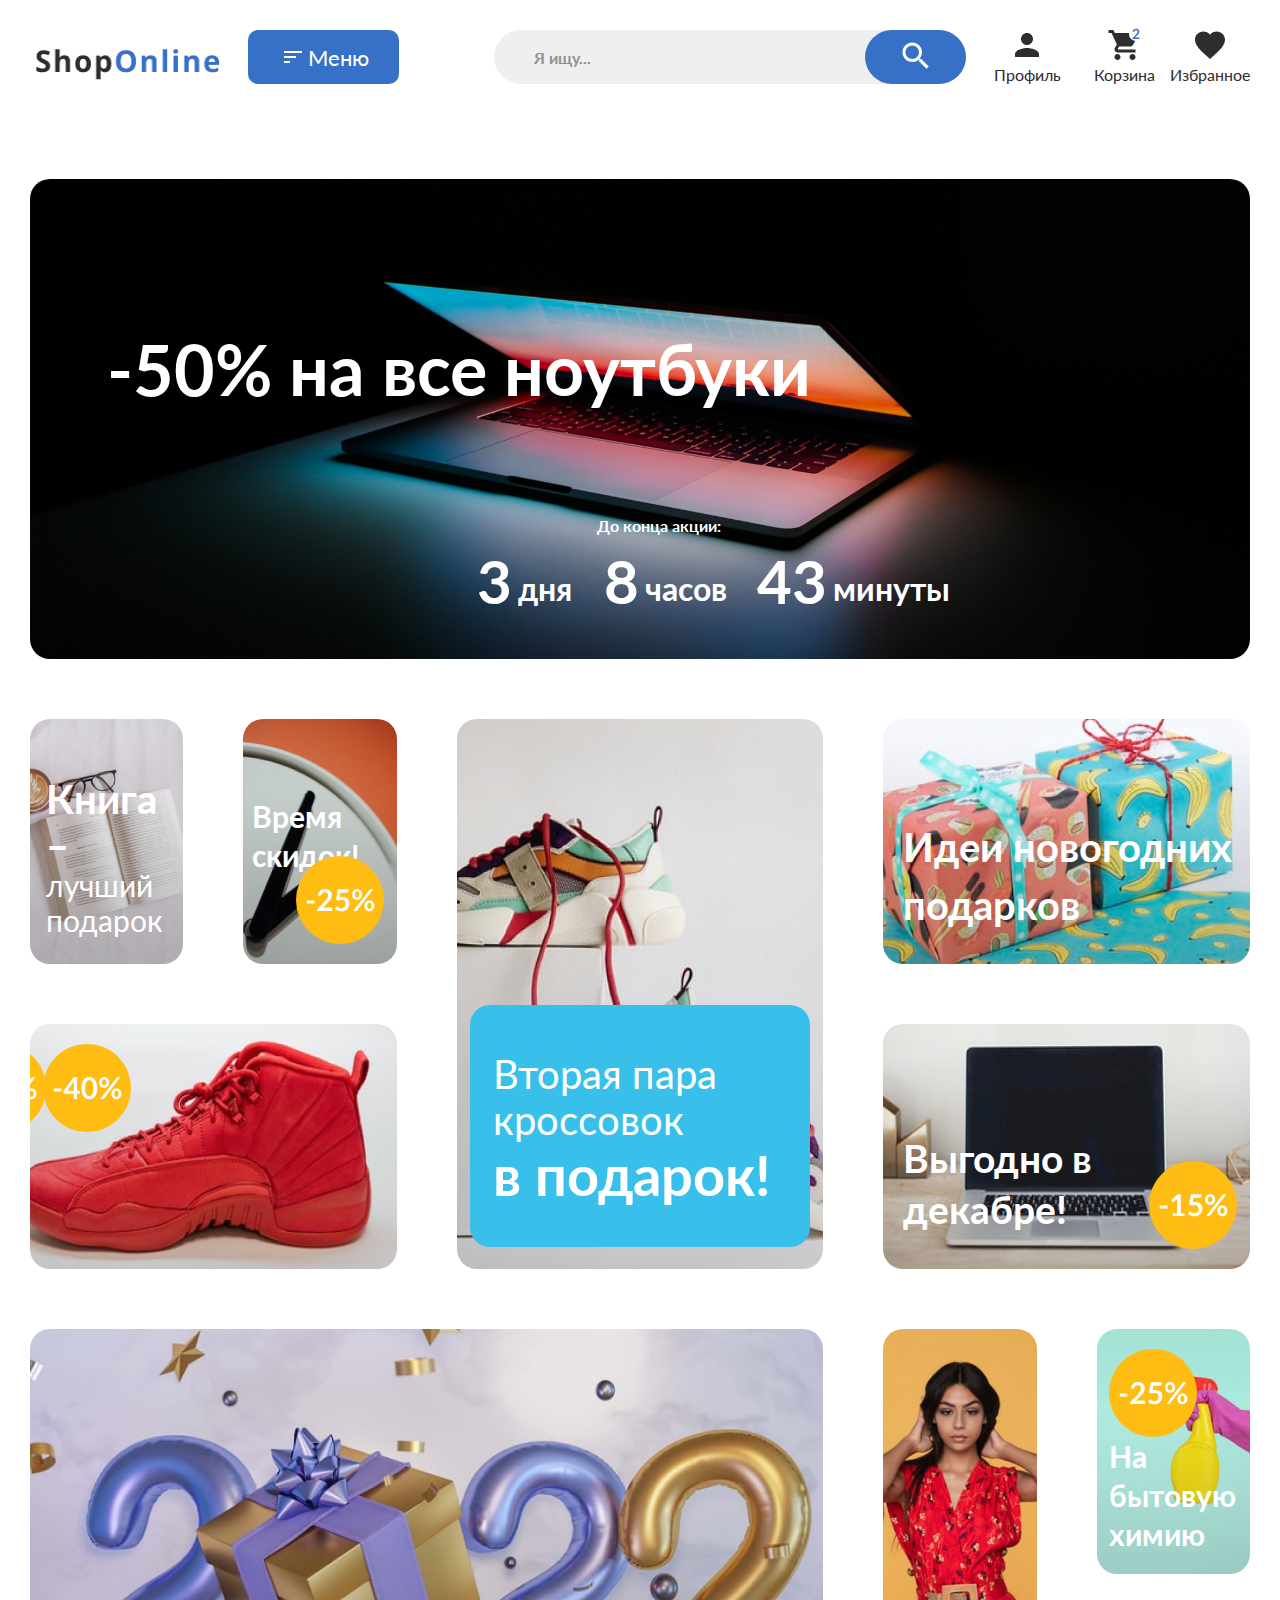
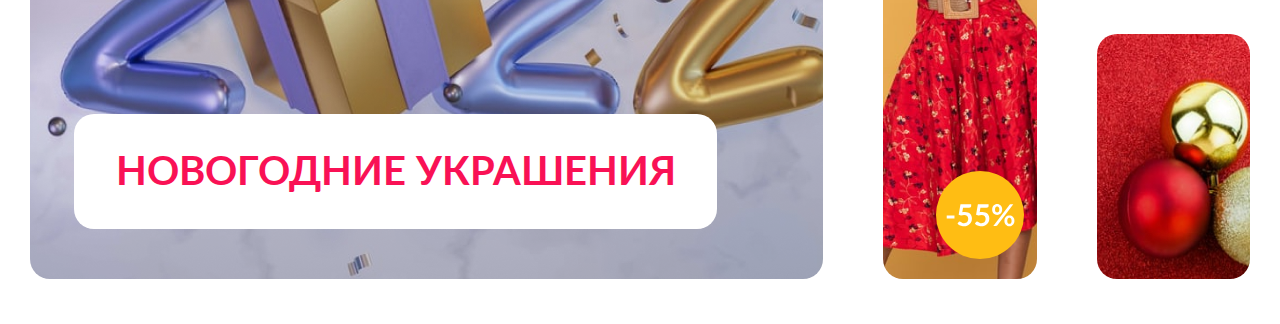
==== index.html @ 374e11e2 "сделал пиксель на 1920" ====
<!DOCTYPE html>
<html lang="en">
<head>
  <meta charset="UTF-8">
  <meta http-equiv="X-UA-Compatible" content="IE=edge">
  <meta name="viewport" content="width=device-width, initial-scale=1.0">
  <title>ShopOnline</title>
  <link rel="stylesheet" href="css/style.css">
</head>
<body>
 <header>
  <div class="header section">
    <div class="container">
      <div class="header__grid">
        <div class="header__logo">
          <img class="header__logo-img" src="img/header/header__logo.png" alt="header-logo">
        </div>
        <div class="header__button">
          <button class="header__btn">
            <img class="header__btn-img" src="img/header/header__btn-sort.svg" alt="header-button">
            <p class="header__btn-text">Меню</p>
          </button>
        </div>
        <form class="header__form">
          <input class="header__form-input" type="text" placeholder="Я ищу...">
          <button class="header__form-btn" type="submit">
          <img src="img/header/header__search.svg" alt="header-search">
          </button>
        </form>
        <div class="header__menu">
          <div class="header__menu-item item-1">
            <img class="header__menu-img" src="img/header/header__icon-person.svg" alt="icon-person">
            <p class="header__menu-text">Профиль</p>
          </div>
          <div class="header__menu-item item-2">
            <img class="header__menu-img" src="img/header/header__icon-shopping.svg" alt="icon-shopping">
            <p class="header__menu-text">Корзина</p>
          </div>
          <div class="header__menu-item item-3">
            <img class="header__menu-img" src="img/header/header__icon-favorite.svg" alt="icon-favorite">
            <p class="header__menu-text">Избранное</p>
          </div>
        </div>
      </div>
    </div>
  </div>
 </header>
 <main>
  <div class="promo section">
    <div class="container">
      <ul class="promo__grid">
        <li class="promo__item banner">
          <p class="promo__text-1">
            -50% на все 
            ноутбуки
          </p>
          <img class="promo__grid-img banner" src="img/promo/banner3.png" alt="">
          <p class="promo__timer-title">До конца акции:</p>
          <ul class="promo__timer">
            <li class="promo__timer-item">
              <p class="promo__timer-big-text">3</p>
              <p class="promo__timer-small-text">дня</p>
            </li>
            <li class="promo__timer-item">
              <p class="promo__timer-big-text">8</p>
              <p class="promo__timer-small-text">часов</p>
            </li>
            <li class="promo__timer-item">
              <p class="promo__timer-big-text">43</p>
              <p class="promo__timer-small-text">минуты</p>
            </li>
          </ul>
        </li>
        <li class="promo__item">
          <img class="promo__grid-img" src="img/promo/promo-2.png" alt="">
          <p class="promo__item-text-2">
           <span class="promo__item-text-2-bold">Книга –</span>  лучший
            подарок
          </p>
        </li>
        <li class="promo__item">
          <img class="promo__grid-img" src="img/promo/promo-3.png" alt="">
          <p class="promo__item-text-3">
            Время скидок!
          </p>
          <svg class="promo__svg-3" width="88" height="88" viewBox="0 0 88 88" fill="none" xmlns="http://www.w3.org/2000/svg">
            <circle cx="44" cy="44" r="44" fill="#FFBD13"/>
            <path d="M10.71 44.395H18.48V47.485H10.71V44.395ZM34.9064 51.55C35.3064 51.55 35.6214 51.665 35.8514 51.895C36.0914 52.115 36.2114 52.41 36.2114 52.78V55H21.3314V53.77C21.3314 53.52 21.3814 53.26 21.4814 52.99C21.5914 52.71 21.7614 52.46 21.9914 52.24L28.5764 45.64C29.1264 45.08 29.6164 44.545 30.0464 44.035C30.4864 43.525 30.8514 43.02 31.1414 42.52C31.4314 42.02 31.6514 41.515 31.8014 41.005C31.9614 40.485 32.0414 39.94 32.0414 39.37C32.0414 38.85 31.9664 38.395 31.8164 38.005C31.6664 37.605 31.4514 37.27 31.1714 37C30.9014 36.73 30.5714 36.53 30.1814 36.4C29.8014 36.26 29.3714 36.19 28.8914 36.19C28.4514 36.19 28.0414 36.255 27.6614 36.385C27.2914 36.505 26.9614 36.68 26.6714 36.91C26.3814 37.13 26.1364 37.39 25.9364 37.69C25.7364 37.99 25.5864 38.32 25.4864 38.68C25.3164 39.14 25.0964 39.445 24.8264 39.595C24.5564 39.745 24.1664 39.78 23.6564 39.7L21.7064 39.355C21.8564 38.315 22.1464 37.405 22.5764 36.625C23.0064 35.835 23.5414 35.18 24.1814 34.66C24.8314 34.13 25.5714 33.735 26.4014 33.475C27.2414 33.205 28.1414 33.07 29.1014 33.07C30.1014 33.07 31.0164 33.22 31.8464 33.52C32.6764 33.81 33.3864 34.225 33.9764 34.765C34.5664 35.305 35.0264 35.955 35.3564 36.715C35.6864 37.475 35.8514 38.32 35.8514 39.25C35.8514 40.05 35.7314 40.79 35.4914 41.47C35.2614 42.15 34.9464 42.8 34.5464 43.42C34.1564 44.04 33.6964 44.64 33.1664 45.22C32.6364 45.8 32.0814 46.39 31.5014 46.99L26.6114 51.985C27.0814 51.845 27.5464 51.74 28.0064 51.67C28.4764 51.59 28.9214 51.55 29.3414 51.55H34.9064ZM43.6838 41.185C44.1638 41.085 44.6238 41.015 45.0638 40.975C45.5038 40.925 45.9288 40.9 46.3388 40.9C47.4788 40.9 48.4838 41.07 49.3538 41.41C50.2238 41.75 50.9538 42.22 51.5438 42.82C52.1338 43.42 52.5788 44.125 52.8788 44.935C53.1788 45.735 53.3288 46.6 53.3288 47.53C53.3288 48.68 53.1238 49.73 52.7138 50.68C52.3138 51.63 51.7538 52.445 51.0338 53.125C50.3138 53.795 49.4588 54.315 48.4688 54.685C47.4888 55.055 46.4188 55.24 45.2588 55.24C44.5788 55.24 43.9338 55.17 43.3238 55.03C42.7138 54.89 42.1388 54.705 41.5988 54.475C41.0688 54.235 40.5738 53.965 40.1138 53.665C39.6638 53.355 39.2588 53.03 38.8988 52.69L40.0388 51.115C40.2788 50.775 40.5938 50.605 40.9838 50.605C41.2338 50.605 41.4888 50.685 41.7488 50.845C42.0088 51.005 42.3038 51.18 42.6338 51.37C42.9738 51.56 43.3688 51.735 43.8188 51.895C44.2788 52.055 44.8288 52.135 45.4688 52.135C46.1488 52.135 46.7488 52.025 47.2688 51.805C47.7888 51.585 48.2188 51.28 48.5588 50.89C48.9088 50.49 49.1688 50.02 49.3388 49.48C49.5188 48.93 49.6088 48.335 49.6088 47.695C49.6088 46.515 49.2638 45.595 48.5738 44.935C47.8938 44.265 46.8838 43.93 45.5438 43.93C44.5138 43.93 43.4588 44.12 42.3788 44.5L40.0688 43.84L41.8688 33.31H52.5788V34.885C52.5788 35.415 52.4138 35.845 52.0838 36.175C51.7538 36.505 51.1938 36.67 50.4038 36.67H44.4488L43.6838 41.185ZM66.1711 38.56C66.1711 39.38 66.0311 40.12 65.7511 40.78C65.4811 41.44 65.1161 42.005 64.6561 42.475C64.1961 42.935 63.6611 43.29 63.0511 43.54C62.4411 43.79 61.8061 43.915 61.1461 43.915C60.4261 43.915 59.7611 43.79 59.1511 43.54C58.5411 43.29 58.0111 42.935 57.5611 42.475C57.1211 42.005 56.7761 41.44 56.5261 40.78C56.2761 40.12 56.1511 39.38 56.1511 38.56C56.1511 37.72 56.2761 36.96 56.5261 36.28C56.7761 35.6 57.1211 35.025 57.5611 34.555C58.0111 34.085 58.5411 33.725 59.1511 33.475C59.7611 33.215 60.4261 33.085 61.1461 33.085C61.8661 33.085 62.5311 33.215 63.1411 33.475C63.7611 33.725 64.2961 34.085 64.7461 34.555C65.1961 35.025 65.5461 35.6 65.7961 36.28C66.0461 36.96 66.1711 37.72 66.1711 38.56ZM63.3211 38.56C63.3211 37.98 63.2611 37.495 63.1411 37.105C63.0311 36.715 62.8761 36.4 62.6761 36.16C62.4861 35.92 62.2561 35.75 61.9861 35.65C61.7261 35.54 61.4461 35.485 61.1461 35.485C60.8461 35.485 60.5661 35.54 60.3061 35.65C60.0461 35.75 59.8211 35.92 59.6311 36.16C59.4511 36.4 59.3061 36.715 59.1961 37.105C59.0861 37.495 59.0311 37.98 59.0311 38.56C59.0311 39.12 59.0861 39.59 59.1961 39.97C59.3061 40.34 59.4511 40.64 59.6311 40.87C59.8211 41.1 60.0461 41.265 60.3061 41.365C60.5661 41.465 60.8461 41.515 61.1461 41.515C61.4461 41.515 61.7261 41.465 61.9861 41.365C62.2561 41.265 62.4861 41.1 62.6761 40.87C62.8761 40.64 63.0311 40.34 63.1411 39.97C63.2611 39.59 63.3211 39.12 63.3211 38.56ZM73.3861 33.895C73.5161 33.745 73.6661 33.61 73.8361 33.49C74.0161 33.37 74.2661 33.31 74.5861 33.31H77.2861L61.1761 54.445C61.0461 54.605 60.8911 54.74 60.7111 54.85C60.5311 54.95 60.3111 55 60.0511 55H57.2911L73.3861 33.895ZM78.4261 49.9C78.4261 50.72 78.2861 51.46 78.0061 52.12C77.7361 52.78 77.3711 53.345 76.9111 53.815C76.4511 54.275 75.9161 54.635 75.3061 54.895C74.6961 55.145 74.0611 55.27 73.4011 55.27C72.6811 55.27 72.0161 55.145 71.4061 54.895C70.7961 54.635 70.2661 54.275 69.8161 53.815C69.3761 53.345 69.0311 52.78 68.7811 52.12C68.5311 51.46 68.4061 50.72 68.4061 49.9C68.4061 49.06 68.5311 48.3 68.7811 47.62C69.0311 46.94 69.3761 46.365 69.8161 45.895C70.2661 45.425 70.7961 45.065 71.4061 44.815C72.0161 44.555 72.6811 44.425 73.4011 44.425C74.1211 44.425 74.7861 44.555 75.3961 44.815C76.0161 45.065 76.5461 45.425 76.9861 45.895C77.4361 46.365 77.7861 46.94 78.0361 47.62C78.2961 48.3 78.4261 49.06 78.4261 49.9ZM75.5611 49.9C75.5611 49.32 75.5061 48.835 75.3961 48.445C75.2861 48.055 75.1311 47.74 74.9311 47.5C74.7411 47.26 74.5111 47.09 74.2411 46.99C73.9811 46.88 73.7011 46.825 73.4011 46.825C73.1011 46.825 72.8211 46.88 72.5611 46.99C72.3011 47.09 72.0761 47.26 71.8861 47.5C71.6961 47.74 71.5461 48.055 71.4361 48.445C71.3361 48.835 71.2861 49.32 71.2861 49.9C71.2861 50.46 71.3361 50.93 71.4361 51.31C71.5461 51.69 71.6961 51.995 71.8861 52.225C72.0761 52.455 72.3011 52.62 72.5611 52.72C72.8211 52.82 73.1011 52.87 73.4011 52.87C73.7011 52.87 73.9811 52.82 74.2411 52.72C74.5111 52.62 74.7411 52.455 74.9311 52.225C75.1311 51.995 75.2861 51.69 75.3961 51.31C75.5061 50.93 75.5611 50.46 75.5611 49.9Z" fill="white"/>
            </svg>
        </li>
        <li class="promo__item blue">
          <img class="promo__grid-img" src="img/promo/promo-4.png" alt="">
          <div class="promo__caption-4">
              <p class="promo__item-text-4">
                Вторая пара кроссовок 
                <span class="promo__item-text-4-bold">в подарок!</span>
              </p>
          </div>
        </li>
        <li class="promo__item">
          <img class="promo__grid-img" src="img/promo/promo-5.png" alt="">
          <p class="promo__item-text-5">
            Идеи новогодних подарков
          </p>
        </li>
        <li class="promo__item">
          <img class="promo__grid-img" src="img/promo/promo-6.png" alt="">
            <svg class="promo__svg-6" width="88" height="88" viewBox="0 0 88 88" fill="none" xmlns="http://www.w3.org/2000/svg">
              <circle cx="44" cy="44" r="44" fill="#FFBD13"/>
              <path d="M10.71 44.395H18.48V47.485H10.71V44.395ZM30.8714 46.825V39.73C30.8714 39.06 30.9164 38.32 31.0064 37.51L24.2714 46.825H30.8714ZM36.8264 46.825V48.97C36.8264 49.17 36.7614 49.345 36.6314 49.495C36.5014 49.635 36.3164 49.705 36.0764 49.705H34.0964V55H30.8714V49.705H21.7214C21.4714 49.705 21.2514 49.63 21.0614 49.48C20.8714 49.32 20.7514 49.125 20.7014 48.895L20.3114 47.02L30.5864 33.295H34.0964V46.825H36.8264ZM54.2438 44.155C54.2438 46.045 54.0388 47.69 53.6288 49.09C53.2288 50.48 52.6688 51.63 51.9488 52.54C51.2388 53.45 50.3938 54.13 49.4138 54.58C48.4438 55.02 47.3938 55.24 46.2638 55.24C45.1338 55.24 44.0838 55.02 43.1138 54.58C42.1538 54.13 41.3188 53.45 40.6088 52.54C39.8988 51.63 39.3438 50.48 38.9438 49.09C38.5438 47.69 38.3438 46.045 38.3438 44.155C38.3438 42.255 38.5438 40.61 38.9438 39.22C39.3438 37.83 39.8988 36.68 40.6088 35.77C41.3188 34.86 42.1538 34.185 43.1138 33.745C44.0838 33.295 45.1338 33.07 46.2638 33.07C47.3938 33.07 48.4438 33.295 49.4138 33.745C50.3938 34.185 51.2388 34.86 51.9488 35.77C52.6688 36.68 53.2288 37.83 53.6288 39.22C54.0388 40.61 54.2438 42.255 54.2438 44.155ZM50.4188 44.155C50.4188 42.585 50.3038 41.285 50.0738 40.255C49.8438 39.225 49.5338 38.405 49.1438 37.795C48.7638 37.185 48.3238 36.76 47.8238 36.52C47.3238 36.27 46.8038 36.145 46.2638 36.145C45.7338 36.145 45.2188 36.27 44.7188 36.52C44.2288 36.76 43.7938 37.185 43.4138 37.795C43.0338 38.405 42.7288 39.225 42.4988 40.255C42.2788 41.285 42.1688 42.585 42.1688 44.155C42.1688 45.725 42.2788 47.025 42.4988 48.055C42.7288 49.085 43.0338 49.905 43.4138 50.515C43.7938 51.125 44.2288 51.555 44.7188 51.805C45.2188 52.045 45.7338 52.165 46.2638 52.165C46.8038 52.165 47.3238 52.045 47.8238 51.805C48.3238 51.555 48.7638 51.125 49.1438 50.515C49.5338 49.905 49.8438 49.085 50.0738 48.055C50.3038 47.025 50.4188 45.725 50.4188 44.155ZM66.1711 38.56C66.1711 39.38 66.0311 40.12 65.7511 40.78C65.4811 41.44 65.1161 42.005 64.6561 42.475C64.1961 42.935 63.6611 43.29 63.0511 43.54C62.4411 43.79 61.8061 43.915 61.1461 43.915C60.4261 43.915 59.7611 43.79 59.1511 43.54C58.5411 43.29 58.0111 42.935 57.5611 42.475C57.1211 42.005 56.7761 41.44 56.5261 40.78C56.2761 40.12 56.1511 39.38 56.1511 38.56C56.1511 37.72 56.2761 36.96 56.5261 36.28C56.7761 35.6 57.1211 35.025 57.5611 34.555C58.0111 34.085 58.5411 33.725 59.1511 33.475C59.7611 33.215 60.4261 33.085 61.1461 33.085C61.8661 33.085 62.5311 33.215 63.1411 33.475C63.7611 33.725 64.2961 34.085 64.7461 34.555C65.1961 35.025 65.5461 35.6 65.7961 36.28C66.0461 36.96 66.1711 37.72 66.1711 38.56ZM63.3211 38.56C63.3211 37.98 63.2611 37.495 63.1411 37.105C63.0311 36.715 62.8761 36.4 62.6761 36.16C62.4861 35.92 62.2561 35.75 61.9861 35.65C61.7261 35.54 61.4461 35.485 61.1461 35.485C60.8461 35.485 60.5661 35.54 60.3061 35.65C60.0461 35.75 59.8211 35.92 59.6311 36.16C59.4511 36.4 59.3061 36.715 59.1961 37.105C59.0861 37.495 59.0311 37.98 59.0311 38.56C59.0311 39.12 59.0861 39.59 59.1961 39.97C59.3061 40.34 59.4511 40.64 59.6311 40.87C59.8211 41.1 60.0461 41.265 60.3061 41.365C60.5661 41.465 60.8461 41.515 61.1461 41.515C61.4461 41.515 61.7261 41.465 61.9861 41.365C62.2561 41.265 62.4861 41.1 62.6761 40.87C62.8761 40.64 63.0311 40.34 63.1411 39.97C63.2611 39.59 63.3211 39.12 63.3211 38.56ZM73.3861 33.895C73.5161 33.745 73.6661 33.61 73.8361 33.49C74.0161 33.37 74.2661 33.31 74.5861 33.31H77.2861L61.1761 54.445C61.0461 54.605 60.8911 54.74 60.7111 54.85C60.5311 54.95 60.3111 55 60.0511 55H57.2911L73.3861 33.895ZM78.4261 49.9C78.4261 50.72 78.2861 51.46 78.0061 52.12C77.7361 52.78 77.3711 53.345 76.9111 53.815C76.4511 54.275 75.9161 54.635 75.3061 54.895C74.6961 55.145 74.0611 55.27 73.4011 55.27C72.6811 55.27 72.0161 55.145 71.4061 54.895C70.7961 54.635 70.2661 54.275 69.8161 53.815C69.3761 53.345 69.0311 52.78 68.7811 52.12C68.5311 51.46 68.4061 50.72 68.4061 49.9C68.4061 49.06 68.5311 48.3 68.7811 47.62C69.0311 46.94 69.3761 46.365 69.8161 45.895C70.2661 45.425 70.7961 45.065 71.4061 44.815C72.0161 44.555 72.6811 44.425 73.4011 44.425C74.1211 44.425 74.7861 44.555 75.3961 44.815C76.0161 45.065 76.5461 45.425 76.9861 45.895C77.4361 46.365 77.7861 46.94 78.0361 47.62C78.2961 48.3 78.4261 49.06 78.4261 49.9ZM75.5611 49.9C75.5611 49.32 75.5061 48.835 75.3961 48.445C75.2861 48.055 75.1311 47.74 74.9311 47.5C74.7411 47.26 74.5111 47.09 74.2411 46.99C73.9811 46.88 73.7011 46.825 73.4011 46.825C73.1011 46.825 72.8211 46.88 72.5611 46.99C72.3011 47.09 72.0761 47.26 71.8861 47.5C71.6961 47.74 71.5461 48.055 71.4361 48.445C71.3361 48.835 71.2861 49.32 71.2861 49.9C71.2861 50.46 71.3361 50.93 71.4361 51.31C71.5461 51.69 71.6961 51.995 71.8861 52.225C72.0761 52.455 72.3011 52.62 72.5611 52.72C72.8211 52.82 73.1011 52.87 73.4011 52.87C73.7011 52.87 73.9811 52.82 74.2411 52.72C74.5111 52.62 74.7411 52.455 74.9311 52.225C75.1311 51.995 75.2861 51.69 75.3961 51.31C75.5061 50.93 75.5611 50.46 75.5611 49.9Z" fill="white"/>
              </svg>
        </li>
        <li class="promo__item">
          <img class="promo__grid-img" src="img/promo/promo-7.png" alt="">
          <p class="promo__item-text-7">
            Выгодно в декабре!
          </p>
          <svg class="promo__svg-7" width="88" height="88" viewBox="0 0 88 88" fill="none" xmlns="http://www.w3.org/2000/svg">
            <circle cx="44" cy="44" r="44" fill="#FFBD13"/>
            <path d="M10.71 44.395H18.48V47.485H10.71V44.395ZM35.7164 52.225V55H23.7164V52.225H28.1114V39.58C28.1114 39.08 28.1264 38.565 28.1564 38.035L25.0364 40.645C24.8564 40.785 24.6764 40.875 24.4964 40.915C24.3264 40.945 24.1614 40.945 24.0014 40.915C23.8514 40.885 23.7164 40.835 23.5964 40.765C23.4764 40.685 23.3864 40.6 23.3264 40.51L22.1564 38.905L28.7714 33.28H31.8164V52.225H35.7164ZM43.6838 41.185C44.1638 41.085 44.6238 41.015 45.0638 40.975C45.5038 40.925 45.9288 40.9 46.3388 40.9C47.4788 40.9 48.4838 41.07 49.3538 41.41C50.2238 41.75 50.9538 42.22 51.5438 42.82C52.1338 43.42 52.5788 44.125 52.8788 44.935C53.1788 45.735 53.3288 46.6 53.3288 47.53C53.3288 48.68 53.1238 49.73 52.7138 50.68C52.3138 51.63 51.7538 52.445 51.0338 53.125C50.3138 53.795 49.4588 54.315 48.4688 54.685C47.4888 55.055 46.4188 55.24 45.2588 55.24C44.5788 55.24 43.9338 55.17 43.3238 55.03C42.7138 54.89 42.1388 54.705 41.5988 54.475C41.0688 54.235 40.5738 53.965 40.1138 53.665C39.6638 53.355 39.2588 53.03 38.8988 52.69L40.0388 51.115C40.2788 50.775 40.5938 50.605 40.9838 50.605C41.2338 50.605 41.4888 50.685 41.7488 50.845C42.0088 51.005 42.3038 51.18 42.6338 51.37C42.9738 51.56 43.3688 51.735 43.8188 51.895C44.2788 52.055 44.8288 52.135 45.4688 52.135C46.1488 52.135 46.7488 52.025 47.2688 51.805C47.7888 51.585 48.2188 51.28 48.5588 50.89C48.9088 50.49 49.1688 50.02 49.3388 49.48C49.5188 48.93 49.6088 48.335 49.6088 47.695C49.6088 46.515 49.2638 45.595 48.5738 44.935C47.8938 44.265 46.8838 43.93 45.5438 43.93C44.5138 43.93 43.4588 44.12 42.3788 44.5L40.0688 43.84L41.8688 33.31H52.5788V34.885C52.5788 35.415 52.4138 35.845 52.0838 36.175C51.7538 36.505 51.1938 36.67 50.4038 36.67H44.4488L43.6838 41.185ZM66.1711 38.56C66.1711 39.38 66.0311 40.12 65.7511 40.78C65.4811 41.44 65.1161 42.005 64.6561 42.475C64.1961 42.935 63.6611 43.29 63.0511 43.54C62.4411 43.79 61.8061 43.915 61.1461 43.915C60.4261 43.915 59.7611 43.79 59.1511 43.54C58.5411 43.29 58.0111 42.935 57.5611 42.475C57.1211 42.005 56.7761 41.44 56.5261 40.78C56.2761 40.12 56.1511 39.38 56.1511 38.56C56.1511 37.72 56.2761 36.96 56.5261 36.28C56.7761 35.6 57.1211 35.025 57.5611 34.555C58.0111 34.085 58.5411 33.725 59.1511 33.475C59.7611 33.215 60.4261 33.085 61.1461 33.085C61.8661 33.085 62.5311 33.215 63.1411 33.475C63.7611 33.725 64.2961 34.085 64.7461 34.555C65.1961 35.025 65.5461 35.6 65.7961 36.28C66.0461 36.96 66.1711 37.72 66.1711 38.56ZM63.3211 38.56C63.3211 37.98 63.2611 37.495 63.1411 37.105C63.0311 36.715 62.8761 36.4 62.6761 36.16C62.4861 35.92 62.2561 35.75 61.9861 35.65C61.7261 35.54 61.4461 35.485 61.1461 35.485C60.8461 35.485 60.5661 35.54 60.3061 35.65C60.0461 35.75 59.8211 35.92 59.6311 36.16C59.4511 36.4 59.3061 36.715 59.1961 37.105C59.0861 37.495 59.0311 37.98 59.0311 38.56C59.0311 39.12 59.0861 39.59 59.1961 39.97C59.3061 40.34 59.4511 40.64 59.6311 40.87C59.8211 41.1 60.0461 41.265 60.3061 41.365C60.5661 41.465 60.8461 41.515 61.1461 41.515C61.4461 41.515 61.7261 41.465 61.9861 41.365C62.2561 41.265 62.4861 41.1 62.6761 40.87C62.8761 40.64 63.0311 40.34 63.1411 39.97C63.2611 39.59 63.3211 39.12 63.3211 38.56ZM73.3861 33.895C73.5161 33.745 73.6661 33.61 73.8361 33.49C74.0161 33.37 74.2661 33.31 74.5861 33.31H77.2861L61.1761 54.445C61.0461 54.605 60.8911 54.74 60.7111 54.85C60.5311 54.95 60.3111 55 60.0511 55H57.2911L73.3861 33.895ZM78.4261 49.9C78.4261 50.72 78.2861 51.46 78.0061 52.12C77.7361 52.78 77.3711 53.345 76.9111 53.815C76.4511 54.275 75.9161 54.635 75.3061 54.895C74.6961 55.145 74.0611 55.27 73.4011 55.27C72.6811 55.27 72.0161 55.145 71.4061 54.895C70.7961 54.635 70.2661 54.275 69.8161 53.815C69.3761 53.345 69.0311 52.78 68.7811 52.12C68.5311 51.46 68.4061 50.72 68.4061 49.9C68.4061 49.06 68.5311 48.3 68.7811 47.62C69.0311 46.94 69.3761 46.365 69.8161 45.895C70.2661 45.425 70.7961 45.065 71.4061 44.815C72.0161 44.555 72.6811 44.425 73.4011 44.425C74.1211 44.425 74.7861 44.555 75.3961 44.815C76.0161 45.065 76.5461 45.425 76.9861 45.895C77.4361 46.365 77.7861 46.94 78.0361 47.62C78.2961 48.3 78.4261 49.06 78.4261 49.9ZM75.5611 49.9C75.5611 49.32 75.5061 48.835 75.3961 48.445C75.2861 48.055 75.1311 47.74 74.9311 47.5C74.7411 47.26 74.5111 47.09 74.2411 46.99C73.9811 46.88 73.7011 46.825 73.4011 46.825C73.1011 46.825 72.8211 46.88 72.5611 46.99C72.3011 47.09 72.0761 47.26 71.8861 47.5C71.6961 47.74 71.5461 48.055 71.4361 48.445C71.3361 48.835 71.2861 49.32 71.2861 49.9C71.2861 50.46 71.3361 50.93 71.4361 51.31C71.5461 51.69 71.6961 51.995 71.8861 52.225C72.0761 52.455 72.3011 52.62 72.5611 52.72C72.8211 52.82 73.1011 52.87 73.4011 52.87C73.7011 52.87 73.9811 52.82 74.2411 52.72C74.5111 52.62 74.7411 52.455 74.9311 52.225C75.1311 51.995 75.2861 51.69 75.3961 51.31C75.5061 50.93 75.5611 50.46 75.5611 49.9Z" fill="white"/>
            </svg>
        </li>
        <li class="promo__item">
          <img class="promo__grid-img" src="img/promo/promo-8.png" alt="">
          <div class="promo__caption-8">
            <p class="promo__item-text-8">
              Новогодние украшения
            </p>
          </div>
        </li>
        <li class="promo__item">
          <img class="promo__grid-img promo-9" src="img/promo/promo-9.png" alt="">
          <svg class="promo__svg-9" width="88" height="88" viewBox="0 0 88 88" fill="none" xmlns="http://www.w3.org/2000/svg">
            <circle cx="44" cy="44" r="44" fill="#FFBD13"/>
            <path d="M10.71 44.3949H18.48V47.4849H10.71V44.3949ZM26.2814 41.1849C26.7614 41.0849 27.2214 41.0149 27.6614 40.9749C28.1014 40.9249 28.5264 40.8999 28.9364 40.8999C30.0764 40.8999 31.0814 41.0699 31.9514 41.4099C32.8214 41.7499 33.5514 42.2199 34.1414 42.8199C34.7314 43.4199 35.1764 44.1249 35.4764 44.9349C35.7764 45.7349 35.9264 46.5999 35.9264 47.5299C35.9264 48.6799 35.7214 49.7299 35.3114 50.6799C34.9114 51.6299 34.3514 52.4449 33.6314 53.1249C32.9114 53.7949 32.0564 54.3149 31.0664 54.6849C30.0864 55.0549 29.0164 55.2399 27.8564 55.2399C27.1764 55.2399 26.5314 55.1699 25.9214 55.0299C25.3114 54.8899 24.7364 54.7049 24.1964 54.4749C23.6664 54.2349 23.1714 53.9649 22.7114 53.6649C22.2614 53.3549 21.8564 53.0299 21.4964 52.6899L22.6364 51.1149C22.8764 50.7749 23.1914 50.6049 23.5814 50.6049C23.8314 50.6049 24.0864 50.6849 24.3464 50.8449C24.6064 51.0049 24.9014 51.1799 25.2314 51.3699C25.5714 51.5599 25.9664 51.7349 26.4164 51.8949C26.8764 52.0549 27.4264 52.1349 28.0664 52.1349C28.7464 52.1349 29.3464 52.0249 29.8664 51.8049C30.3864 51.5849 30.8164 51.2799 31.1564 50.8899C31.5064 50.4899 31.7664 50.0199 31.9364 49.4799C32.1164 48.9299 32.2064 48.3349 32.2064 47.6949C32.2064 46.5149 31.8614 45.5949 31.1714 44.9349C30.4914 44.2649 29.4814 43.9299 28.1414 43.9299C27.1114 43.9299 26.0564 44.1199 24.9764 44.4999L22.6664 43.8399L24.4664 33.3099H35.1764V34.8849C35.1764 35.4149 35.0114 35.8449 34.6814 36.1749C34.3514 36.5049 33.7914 36.6699 33.0014 36.6699H27.0464L26.2814 41.1849ZM43.6838 41.1849C44.1638 41.0849 44.6238 41.0149 45.0638 40.9749C45.5038 40.9249 45.9288 40.8999 46.3388 40.8999C47.4788 40.8999 48.4838 41.0699 49.3538 41.4099C50.2238 41.7499 50.9538 42.2199 51.5438 42.8199C52.1338 43.4199 52.5788 44.1249 52.8788 44.9349C53.1788 45.7349 53.3288 46.5999 53.3288 47.5299C53.3288 48.6799 53.1238 49.7299 52.7138 50.6799C52.3138 51.6299 51.7538 52.4449 51.0338 53.1249C50.3138 53.7949 49.4588 54.3149 48.4688 54.6849C47.4888 55.0549 46.4188 55.2399 45.2588 55.2399C44.5788 55.2399 43.9338 55.1699 43.3238 55.0299C42.7138 54.8899 42.1388 54.7049 41.5988 54.4749C41.0688 54.2349 40.5738 53.9649 40.1138 53.6649C39.6638 53.3549 39.2588 53.0299 38.8988 52.6899L40.0388 51.1149C40.2788 50.7749 40.5938 50.6049 40.9838 50.6049C41.2338 50.6049 41.4888 50.6849 41.7488 50.8449C42.0088 51.0049 42.3038 51.1799 42.6338 51.3699C42.9738 51.5599 43.3688 51.7349 43.8188 51.8949C44.2788 52.0549 44.8288 52.1349 45.4688 52.1349C46.1488 52.1349 46.7488 52.0249 47.2688 51.8049C47.7888 51.5849 48.2188 51.2799 48.5588 50.8899C48.9088 50.4899 49.1688 50.0199 49.3388 49.4799C49.5188 48.9299 49.6088 48.3349 49.6088 47.6949C49.6088 46.5149 49.2638 45.5949 48.5738 44.9349C47.8938 44.2649 46.8838 43.9299 45.5438 43.9299C44.5138 43.9299 43.4588 44.1199 42.3788 44.4999L40.0688 43.8399L41.8688 33.3099H52.5788V34.8849C52.5788 35.4149 52.4138 35.8449 52.0838 36.1749C51.7538 36.5049 51.1938 36.6699 50.4038 36.6699H44.4488L43.6838 41.1849ZM66.1711 38.5599C66.1711 39.3799 66.0311 40.1199 65.7511 40.7799C65.4811 41.4399 65.1161 42.0049 64.6561 42.4749C64.1961 42.9349 63.6611 43.2899 63.0511 43.5399C62.4411 43.7899 61.8061 43.9149 61.1461 43.9149C60.4261 43.9149 59.7611 43.7899 59.1511 43.5399C58.5411 43.2899 58.0111 42.9349 57.5611 42.4749C57.1211 42.0049 56.7761 41.4399 56.5261 40.7799C56.2761 40.1199 56.1511 39.3799 56.1511 38.5599C56.1511 37.7199 56.2761 36.9599 56.5261 36.2799C56.7761 35.5999 57.1211 35.0249 57.5611 34.5549C58.0111 34.0849 58.5411 33.7249 59.1511 33.4749C59.7611 33.2149 60.4261 33.0849 61.1461 33.0849C61.8661 33.0849 62.5311 33.2149 63.1411 33.4749C63.7611 33.7249 64.2961 34.0849 64.7461 34.5549C65.1961 35.0249 65.5461 35.5999 65.7961 36.2799C66.0461 36.9599 66.1711 37.7199 66.1711 38.5599ZM63.3211 38.5599C63.3211 37.9799 63.2611 37.4949 63.1411 37.1049C63.0311 36.7149 62.8761 36.3999 62.6761 36.1599C62.4861 35.9199 62.2561 35.7499 61.9861 35.6499C61.7261 35.5399 61.4461 35.4849 61.1461 35.4849C60.8461 35.4849 60.5661 35.5399 60.3061 35.6499C60.0461 35.7499 59.8211 35.9199 59.6311 36.1599C59.4511 36.3999 59.3061 36.7149 59.1961 37.1049C59.0861 37.4949 59.0311 37.9799 59.0311 38.5599C59.0311 39.1199 59.0861 39.5899 59.1961 39.9699C59.3061 40.3399 59.4511 40.6399 59.6311 40.8699C59.8211 41.0999 60.0461 41.2649 60.3061 41.3649C60.5661 41.4649 60.8461 41.5149 61.1461 41.5149C61.4461 41.5149 61.7261 41.4649 61.9861 41.3649C62.2561 41.2649 62.4861 41.0999 62.6761 40.8699C62.8761 40.6399 63.0311 40.3399 63.1411 39.9699C63.2611 39.5899 63.3211 39.1199 63.3211 38.5599ZM73.3861 33.8949C73.5161 33.7449 73.6661 33.6099 73.8361 33.4899C74.0161 33.3699 74.2661 33.3099 74.5861 33.3099H77.2861L61.1761 54.4449C61.0461 54.6049 60.8911 54.7399 60.7111 54.8499C60.5311 54.9499 60.3111 54.9999 60.0511 54.9999H57.2911L73.3861 33.8949ZM78.4261 49.8999C78.4261 50.7199 78.2861 51.4599 78.0061 52.1199C77.7361 52.7799 77.3711 53.3449 76.9111 53.8149C76.4511 54.2749 75.9161 54.6349 75.3061 54.8949C74.6961 55.1449 74.0611 55.2699 73.4011 55.2699C72.6811 55.2699 72.0161 55.1449 71.4061 54.8949C70.7961 54.6349 70.2661 54.2749 69.8161 53.8149C69.3761 53.3449 69.0311 52.7799 68.7811 52.1199C68.5311 51.4599 68.4061 50.7199 68.4061 49.8999C68.4061 49.0599 68.5311 48.2999 68.7811 47.6199C69.0311 46.9399 69.3761 46.3649 69.8161 45.8949C70.2661 45.4249 70.7961 45.0649 71.4061 44.8149C72.0161 44.5549 72.6811 44.4249 73.4011 44.4249C74.1211 44.4249 74.7861 44.5549 75.3961 44.8149C76.0161 45.0649 76.5461 45.4249 76.9861 45.8949C77.4361 46.3649 77.7861 46.9399 78.0361 47.6199C78.2961 48.2999 78.4261 49.0599 78.4261 49.8999ZM75.5611 49.8999C75.5611 49.3199 75.5061 48.8349 75.3961 48.4449C75.2861 48.0549 75.1311 47.7399 74.9311 47.4999C74.7411 47.2599 74.5111 47.0899 74.2411 46.9899C73.9811 46.8799 73.7011 46.8249 73.4011 46.8249C73.1011 46.8249 72.8211 46.8799 72.5611 46.9899C72.3011 47.0899 72.0761 47.2599 71.8861 47.4999C71.6961 47.7399 71.5461 48.0549 71.4361 48.4449C71.3361 48.8349 71.2861 49.3199 71.2861 49.8999C71.2861 50.4599 71.3361 50.9299 71.4361 51.3099C71.5461 51.6899 71.6961 51.9949 71.8861 52.2249C72.0761 52.4549 72.3011 52.6199 72.5611 52.7199C72.8211 52.8199 73.1011 52.8699 73.4011 52.8699C73.7011 52.8699 73.9811 52.8199 74.2411 52.7199C74.5111 52.6199 74.7411 52.4549 74.9311 52.2249C75.1311 51.9949 75.2861 51.6899 75.3961 51.3099C75.5061 50.9299 75.5611 50.4599 75.5611 49.8999Z" fill="white"/>
            </svg>
        </li>
        <li class="promo__item">
          <img class="promo__grid-img" src="img/promo/promo-10.png" alt="">
          <svg class="promo__svg-10" width="88" height="88" viewBox="0 0 88 88" fill="none" xmlns="http://www.w3.org/2000/svg">
            <circle cx="44" cy="44" r="44" fill="#FFBD13"/>
            <path d="M10.71 44.395H18.48V47.485H10.71V44.395ZM34.9064 51.55C35.3064 51.55 35.6214 51.665 35.8514 51.895C36.0914 52.115 36.2114 52.41 36.2114 52.78V55H21.3314V53.77C21.3314 53.52 21.3814 53.26 21.4814 52.99C21.5914 52.71 21.7614 52.46 21.9914 52.24L28.5764 45.64C29.1264 45.08 29.6164 44.545 30.0464 44.035C30.4864 43.525 30.8514 43.02 31.1414 42.52C31.4314 42.02 31.6514 41.515 31.8014 41.005C31.9614 40.485 32.0414 39.94 32.0414 39.37C32.0414 38.85 31.9664 38.395 31.8164 38.005C31.6664 37.605 31.4514 37.27 31.1714 37C30.9014 36.73 30.5714 36.53 30.1814 36.4C29.8014 36.26 29.3714 36.19 28.8914 36.19C28.4514 36.19 28.0414 36.255 27.6614 36.385C27.2914 36.505 26.9614 36.68 26.6714 36.91C26.3814 37.13 26.1364 37.39 25.9364 37.69C25.7364 37.99 25.5864 38.32 25.4864 38.68C25.3164 39.14 25.0964 39.445 24.8264 39.595C24.5564 39.745 24.1664 39.78 23.6564 39.7L21.7064 39.355C21.8564 38.315 22.1464 37.405 22.5764 36.625C23.0064 35.835 23.5414 35.18 24.1814 34.66C24.8314 34.13 25.5714 33.735 26.4014 33.475C27.2414 33.205 28.1414 33.07 29.1014 33.07C30.1014 33.07 31.0164 33.22 31.8464 33.52C32.6764 33.81 33.3864 34.225 33.9764 34.765C34.5664 35.305 35.0264 35.955 35.3564 36.715C35.6864 37.475 35.8514 38.32 35.8514 39.25C35.8514 40.05 35.7314 40.79 35.4914 41.47C35.2614 42.15 34.9464 42.8 34.5464 43.42C34.1564 44.04 33.6964 44.64 33.1664 45.22C32.6364 45.8 32.0814 46.39 31.5014 46.99L26.6114 51.985C27.0814 51.845 27.5464 51.74 28.0064 51.67C28.4764 51.59 28.9214 51.55 29.3414 51.55H34.9064ZM43.6838 41.185C44.1638 41.085 44.6238 41.015 45.0638 40.975C45.5038 40.925 45.9288 40.9 46.3388 40.9C47.4788 40.9 48.4838 41.07 49.3538 41.41C50.2238 41.75 50.9538 42.22 51.5438 42.82C52.1338 43.42 52.5788 44.125 52.8788 44.935C53.1788 45.735 53.3288 46.6 53.3288 47.53C53.3288 48.68 53.1238 49.73 52.7138 50.68C52.3138 51.63 51.7538 52.445 51.0338 53.125C50.3138 53.795 49.4588 54.315 48.4688 54.685C47.4888 55.055 46.4188 55.24 45.2588 55.24C44.5788 55.24 43.9338 55.17 43.3238 55.03C42.7138 54.89 42.1388 54.705 41.5988 54.475C41.0688 54.235 40.5738 53.965 40.1138 53.665C39.6638 53.355 39.2588 53.03 38.8988 52.69L40.0388 51.115C40.2788 50.775 40.5938 50.605 40.9838 50.605C41.2338 50.605 41.4888 50.685 41.7488 50.845C42.0088 51.005 42.3038 51.18 42.6338 51.37C42.9738 51.56 43.3688 51.735 43.8188 51.895C44.2788 52.055 44.8288 52.135 45.4688 52.135C46.1488 52.135 46.7488 52.025 47.2688 51.805C47.7888 51.585 48.2188 51.28 48.5588 50.89C48.9088 50.49 49.1688 50.02 49.3388 49.48C49.5188 48.93 49.6088 48.335 49.6088 47.695C49.6088 46.515 49.2638 45.595 48.5738 44.935C47.8938 44.265 46.8838 43.93 45.5438 43.93C44.5138 43.93 43.4588 44.12 42.3788 44.5L40.0688 43.84L41.8688 33.31H52.5788V34.885C52.5788 35.415 52.4138 35.845 52.0838 36.175C51.7538 36.505 51.1938 36.67 50.4038 36.67H44.4488L43.6838 41.185ZM66.1711 38.56C66.1711 39.38 66.0311 40.12 65.7511 40.78C65.4811 41.44 65.1161 42.005 64.6561 42.475C64.1961 42.935 63.6611 43.29 63.0511 43.54C62.4411 43.79 61.8061 43.915 61.1461 43.915C60.4261 43.915 59.7611 43.79 59.1511 43.54C58.5411 43.29 58.0111 42.935 57.5611 42.475C57.1211 42.005 56.7761 41.44 56.5261 40.78C56.2761 40.12 56.1511 39.38 56.1511 38.56C56.1511 37.72 56.2761 36.96 56.5261 36.28C56.7761 35.6 57.1211 35.025 57.5611 34.555C58.0111 34.085 58.5411 33.725 59.1511 33.475C59.7611 33.215 60.4261 33.085 61.1461 33.085C61.8661 33.085 62.5311 33.215 63.1411 33.475C63.7611 33.725 64.2961 34.085 64.7461 34.555C65.1961 35.025 65.5461 35.6 65.7961 36.28C66.0461 36.96 66.1711 37.72 66.1711 38.56ZM63.3211 38.56C63.3211 37.98 63.2611 37.495 63.1411 37.105C63.0311 36.715 62.8761 36.4 62.6761 36.16C62.4861 35.92 62.2561 35.75 61.9861 35.65C61.7261 35.54 61.4461 35.485 61.1461 35.485C60.8461 35.485 60.5661 35.54 60.3061 35.65C60.0461 35.75 59.8211 35.92 59.6311 36.16C59.4511 36.4 59.3061 36.715 59.1961 37.105C59.0861 37.495 59.0311 37.98 59.0311 38.56C59.0311 39.12 59.0861 39.59 59.1961 39.97C59.3061 40.34 59.4511 40.64 59.6311 40.87C59.8211 41.1 60.0461 41.265 60.3061 41.365C60.5661 41.465 60.8461 41.515 61.1461 41.515C61.4461 41.515 61.7261 41.465 61.9861 41.365C62.2561 41.265 62.4861 41.1 62.6761 40.87C62.8761 40.64 63.0311 40.34 63.1411 39.97C63.2611 39.59 63.3211 39.12 63.3211 38.56ZM73.3861 33.895C73.5161 33.745 73.6661 33.61 73.8361 33.49C74.0161 33.37 74.2661 33.31 74.5861 33.31H77.2861L61.1761 54.445C61.0461 54.605 60.8911 54.74 60.7111 54.85C60.5311 54.95 60.3111 55 60.0511 55H57.2911L73.3861 33.895ZM78.4261 49.9C78.4261 50.72 78.2861 51.46 78.0061 52.12C77.7361 52.78 77.3711 53.345 76.9111 53.815C76.4511 54.275 75.9161 54.635 75.3061 54.895C74.6961 55.145 74.0611 55.27 73.4011 55.27C72.6811 55.27 72.0161 55.145 71.4061 54.895C70.7961 54.635 70.2661 54.275 69.8161 53.815C69.3761 53.345 69.0311 52.78 68.7811 52.12C68.5311 51.46 68.4061 50.72 68.4061 49.9C68.4061 49.06 68.5311 48.3 68.7811 47.62C69.0311 46.94 69.3761 46.365 69.8161 45.895C70.2661 45.425 70.7961 45.065 71.4061 44.815C72.0161 44.555 72.6811 44.425 73.4011 44.425C74.1211 44.425 74.7861 44.555 75.3961 44.815C76.0161 45.065 76.5461 45.425 76.9861 45.895C77.4361 46.365 77.7861 46.94 78.0361 47.62C78.2961 48.3 78.4261 49.06 78.4261 49.9ZM75.5611 49.9C75.5611 49.32 75.5061 48.835 75.3961 48.445C75.2861 48.055 75.1311 47.74 74.9311 47.5C74.7411 47.26 74.5111 47.09 74.2411 46.99C73.9811 46.88 73.7011 46.825 73.4011 46.825C73.1011 46.825 72.8211 46.88 72.5611 46.99C72.3011 47.09 72.0761 47.26 71.8861 47.5C71.6961 47.74 71.5461 48.055 71.4361 48.445C71.3361 48.835 71.2861 49.32 71.2861 49.9C71.2861 50.46 71.3361 50.93 71.4361 51.31C71.5461 51.69 71.6961 51.995 71.8861 52.225C72.0761 52.455 72.3011 52.62 72.5611 52.72C72.8211 52.82 73.1011 52.87 73.4011 52.87C73.7011 52.87 73.9811 52.82 74.2411 52.72C74.5111 52.62 74.7411 52.455 74.9311 52.225C75.1311 51.995 75.2861 51.69 75.3961 51.31C75.5061 50.93 75.5611 50.46 75.5611 49.9Z" fill="white"/>
            </svg>
            <p class="promo__item-text-10">
              На бытовую химию
            </p>
        </li>
        <li class="promo__item">
          <img class="promo__grid-img" src="img/promo/promo-11.png" alt="">
        </li>
      </ul>
    </div>
  </div>
 </main>
</body>
</html>
---- css/style.css ----
@import "normalize.css";
@import "global-style.css";
@import "header.css";
@import "promo.css";
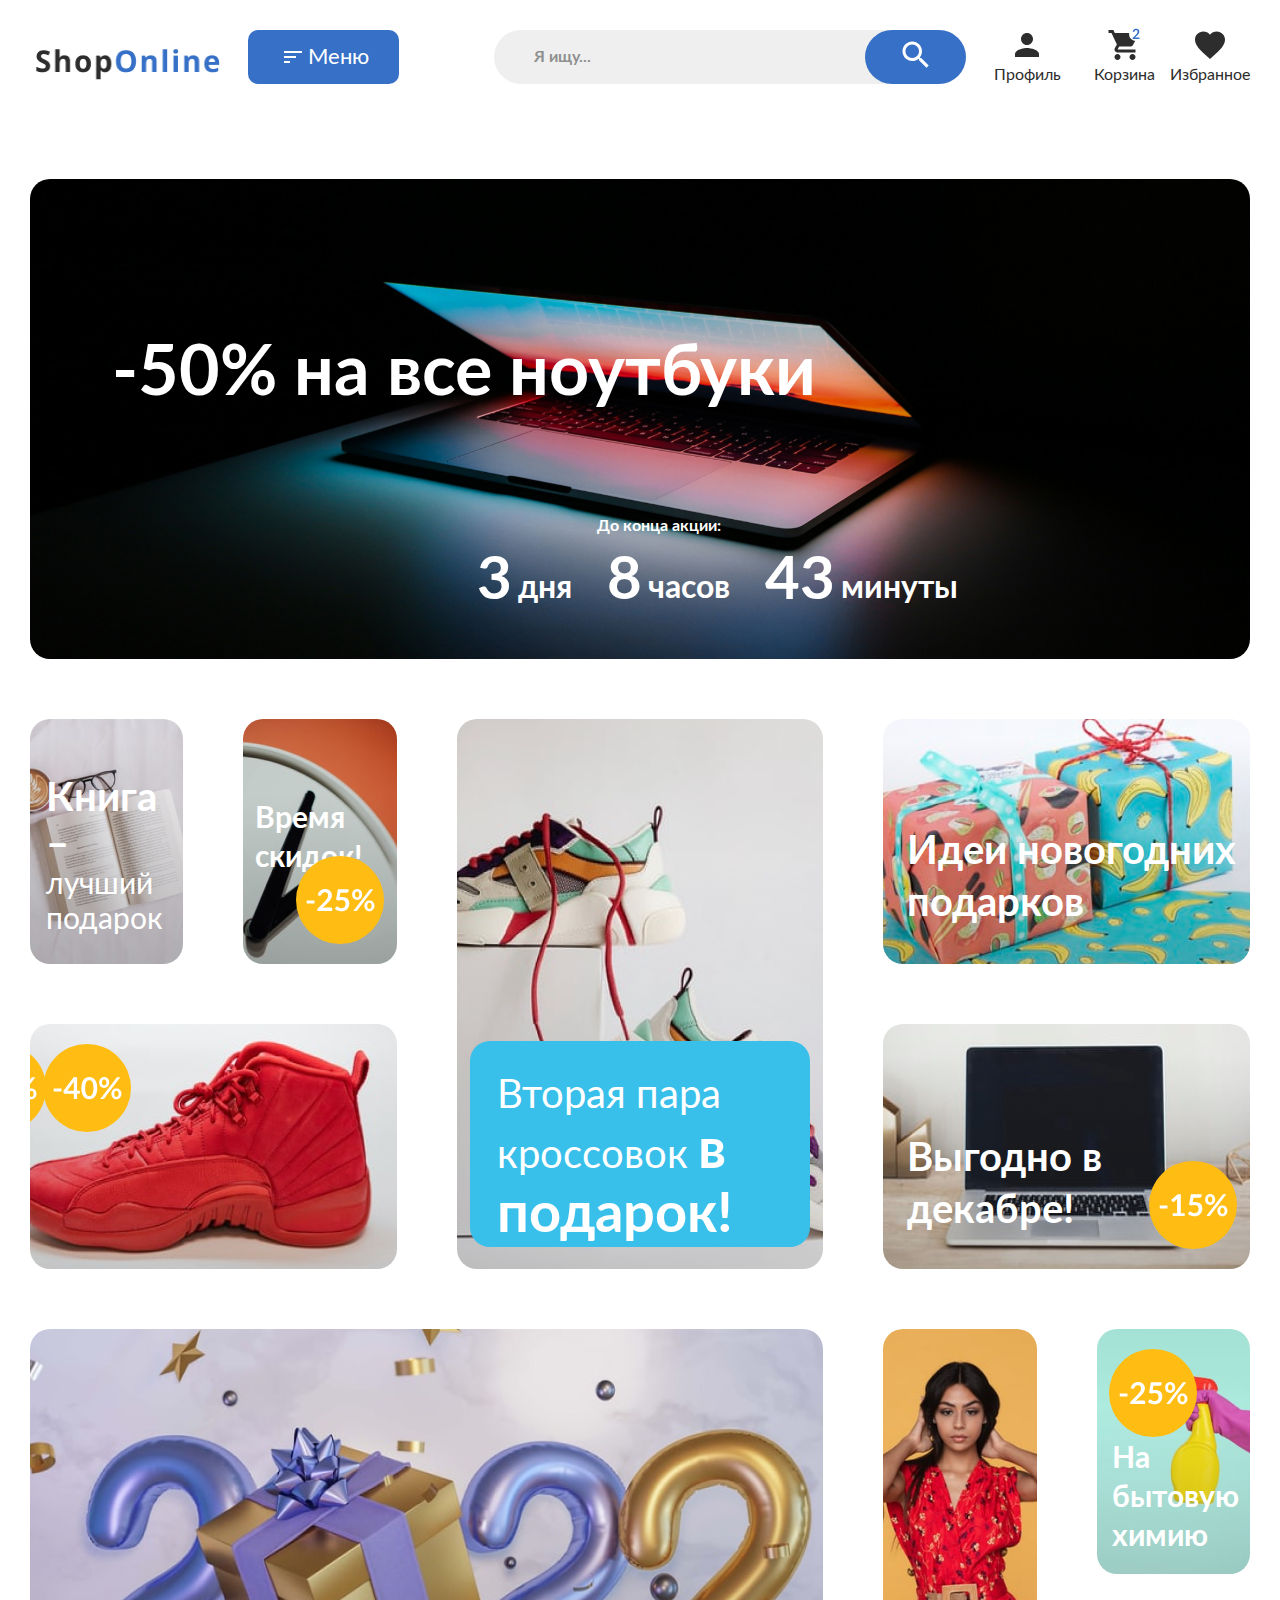
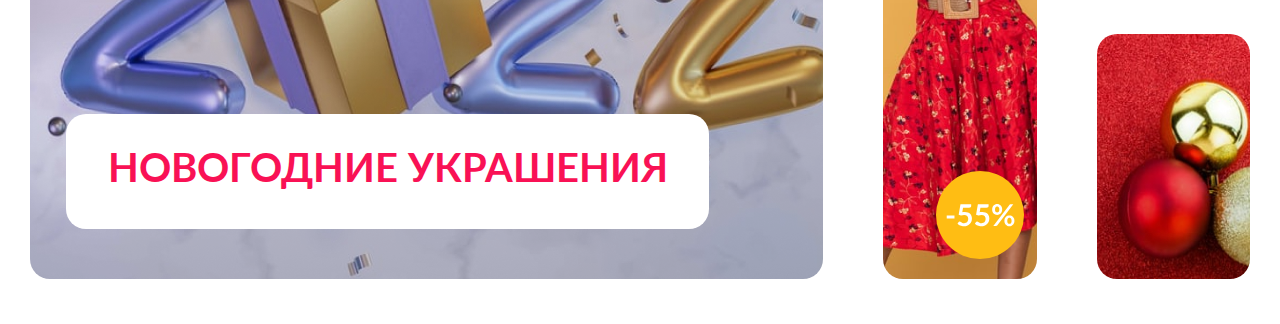
==== commit 71c0b585: "поправил шрифт" ====
--- a/index.html
+++ b/index.html
@@ -9,148 +9,148 @@
 </head>
 <body>
  <header>
-  <div class="header section">
-    <div class="container">
-      <div class="header__grid">
-        <div class="header__logo">
-          <img class="header__logo-img" src="img/header/header__logo.png" alt="header-logo">
-        </div>
-        <div class="header__button">
-          <button class="header__btn">
-            <img class="header__btn-img" src="img/header/header__btn-sort.svg" alt="header-button">
-            <p class="header__btn-text">Меню</p>
-          </button>
-        </div>
-        <form class="header__form">
-          <input class="header__form-input" type="text" placeholder="Я ищу...">
-          <button class="header__form-btn" type="submit">
-          <img src="img/header/header__search.svg" alt="header-search">
-          </button>
-        </form>
-        <div class="header__menu">
-          <div class="header__menu-item item-1">
-            <img class="header__menu-img" src="img/header/header__icon-person.svg" alt="icon-person">
-            <p class="header__menu-text">Профиль</p>
+    <div class="header section">
+      <div class="container">
+        <div class="header__grid">
+          <div class="header__logo">
+            <img class="header__logo-img" src="img/header/header__logo.png" alt="header-logo">
           </div>
-          <div class="header__menu-item item-2">
-            <img class="header__menu-img" src="img/header/header__icon-shopping.svg" alt="icon-shopping">
-            <p class="header__menu-text">Корзина</p>
+          <div class="header__button">
+            <button class="header__btn">
+              <img class="header__btn-img" src="img/header/header__btn-sort.svg" alt="header-button">
+              <p class="header__btn-text">Меню</p>
+            </button>
           </div>
-          <div class="header__menu-item item-3">
-            <img class="header__menu-img" src="img/header/header__icon-favorite.svg" alt="icon-favorite">
-            <p class="header__menu-text">Избранное</p>
+          <form class="header__form">
+            <input class="header__form-input" type="text" placeholder="Я ищу...">
+            <button class="header__form-btn" type="submit">
+              <img class="header__form-img" src="img/header/header__search.svg" alt="header-search">
+            </button>
+          </form>
+          <div class="header__menu">
+            <div class="header__menu-item item-1">
+              <img class="header__menu-img" src="img/header/header__icon-person.svg" alt="icon-person">
+              <p class="header__menu-text">Профиль</p>
+            </div>
+            <div class="header__menu-item item-2">
+              <img class="header__menu-img" src="img/header/header__icon-shopping.svg" alt="icon-shopping">
+              <p class="header__menu-text">Корзина</p>
+            </div>
+            <div class="header__menu-item item-3">
+              <img class="header__menu-img" src="img/header/header__icon-favorite.svg" alt="icon-favorite">
+              <p class="header__menu-text">Избранное</p>
+            </div>
           </div>
         </div>
       </div>
     </div>
-  </div>
  </header>
  <main>
-  <div class="promo section">
-    <div class="container">
-      <ul class="promo__grid">
-        <li class="promo__item banner">
-          <p class="promo__text-1">
-            -50% на все 
-            ноутбуки
-          </p>
-          <img class="promo__grid-img banner" src="img/promo/banner3.png" alt="">
-          <p class="promo__timer-title">До конца акции:</p>
-          <ul class="promo__timer">
-            <li class="promo__timer-item">
-              <p class="promo__timer-big-text">3</p>
-              <p class="promo__timer-small-text">дня</p>
-            </li>
-            <li class="promo__timer-item">
-              <p class="promo__timer-big-text">8</p>
-              <p class="promo__timer-small-text">часов</p>
-            </li>
-            <li class="promo__timer-item">
-              <p class="promo__timer-big-text">43</p>
-              <p class="promo__timer-small-text">минуты</p>
-            </li>
-          </ul>
-        </li>
-        <li class="promo__item">
-          <img class="promo__grid-img" src="img/promo/promo-2.png" alt="">
-          <p class="promo__item-text-2">
-           <span class="promo__item-text-2-bold">Книга –</span>  лучший
-            подарок
-          </p>
-        </li>
-        <li class="promo__item">
-          <img class="promo__grid-img" src="img/promo/promo-3.png" alt="">
-          <p class="promo__item-text-3">
-            Время скидок!
-          </p>
-          <svg class="promo__svg-3" width="88" height="88" viewBox="0 0 88 88" fill="none" xmlns="http://www.w3.org/2000/svg">
-            <circle cx="44" cy="44" r="44" fill="#FFBD13"/>
-            <path d="M10.71 44.395H18.48V47.485H10.71V44.395ZM34.9064 51.55C35.3064 51.55 35.6214 51.665 35.8514 51.895C36.0914 52.115 36.2114 52.41 36.2114 52.78V55H21.3314V53.77C21.3314 53.52 21.3814 53.26 21.4814 52.99C21.5914 52.71 21.7614 52.46 21.9914 52.24L28.5764 45.64C29.1264 45.08 29.6164 44.545 30.0464 44.035C30.4864 43.525 30.8514 43.02 31.1414 42.52C31.4314 42.02 31.6514 41.515 31.8014 41.005C31.9614 40.485 32.0414 39.94 32.0414 39.37C32.0414 38.85 31.9664 38.395 31.8164 38.005C31.6664 37.605 31.4514 37.27 31.1714 37C30.9014 36.73 30.5714 36.53 30.1814 36.4C29.8014 36.26 29.3714 36.19 28.8914 36.19C28.4514 36.19 28.0414 36.255 27.6614 36.385C27.2914 36.505 26.9614 36.68 26.6714 36.91C26.3814 37.13 26.1364 37.39 25.9364 37.69C25.7364 37.99 25.5864 38.32 25.4864 38.68C25.3164 39.14 25.0964 39.445 24.8264 39.595C24.5564 39.745 24.1664 39.78 23.6564 39.7L21.7064 39.355C21.8564 38.315 22.1464 37.405 22.5764 36.625C23.0064 35.835 23.5414 35.18 24.1814 34.66C24.8314 34.13 25.5714 33.735 26.4014 33.475C27.2414 33.205 28.1414 33.07 29.1014 33.07C30.1014 33.07 31.0164 33.22 31.8464 33.52C32.6764 33.81 33.3864 34.225 33.9764 34.765C34.5664 35.305 35.0264 35.955 35.3564 36.715C35.6864 37.475 35.8514 38.32 35.8514 39.25C35.8514 40.05 35.7314 40.79 35.4914 41.47C35.2614 42.15 34.9464 42.8 34.5464 43.42C34.1564 44.04 33.6964 44.64 33.1664 45.22C32.6364 45.8 32.0814 46.39 31.5014 46.99L26.6114 51.985C27.0814 51.845 27.5464 51.74 28.0064 51.67C28.4764 51.59 28.9214 51.55 29.3414 51.55H34.9064ZM43.6838 41.185C44.1638 41.085 44.6238 41.015 45.0638 40.975C45.5038 40.925 45.9288 40.9 46.3388 40.9C47.4788 40.9 48.4838 41.07 49.3538 41.41C50.2238 41.75 50.9538 42.22 51.5438 42.82C52.1338 43.42 52.5788 44.125 52.8788 44.935C53.1788 45.735 53.3288 46.6 53.3288 47.53C53.3288 48.68 53.1238 49.73 52.7138 50.68C52.3138 51.63 51.7538 52.445 51.0338 53.125C50.3138 53.795 49.4588 54.315 48.4688 54.685C47.4888 55.055 46.4188 55.24 45.2588 55.24C44.5788 55.24 43.9338 55.17 43.3238 55.03C42.7138 54.89 42.1388 54.705 41.5988 54.475C41.0688 54.235 40.5738 53.965 40.1138 53.665C39.6638 53.355 39.2588 53.03 38.8988 52.69L40.0388 51.115C40.2788 50.775 40.5938 50.605 40.9838 50.605C41.2338 50.605 41.4888 50.685 41.7488 50.845C42.0088 51.005 42.3038 51.18 42.6338 51.37C42.9738 51.56 43.3688 51.735 43.8188 51.895C44.2788 52.055 44.8288 52.135 45.4688 52.135C46.1488 52.135 46.7488 52.025 47.2688 51.805C47.7888 51.585 48.2188 51.28 48.5588 50.89C48.9088 50.49 49.1688 50.02 49.3388 49.48C49.5188 48.93 49.6088 48.335 49.6088 47.695C49.6088 46.515 49.2638 45.595 48.5738 44.935C47.8938 44.265 46.8838 43.93 45.5438 43.93C44.5138 43.93 43.4588 44.12 42.3788 44.5L40.0688 43.84L41.8688 33.31H52.5788V34.885C52.5788 35.415 52.4138 35.845 52.0838 36.175C51.7538 36.505 51.1938 36.67 50.4038 36.67H44.4488L43.6838 41.185ZM66.1711 38.56C66.1711 39.38 66.0311 40.12 65.7511 40.78C65.4811 41.44 65.1161 42.005 64.6561 42.475C64.1961 42.935 63.6611 43.29 63.0511 43.54C62.4411 43.79 61.8061 43.915 61.1461 43.915C60.4261 43.915 59.7611 43.79 59.1511 43.54C58.5411 43.29 58.0111 42.935 57.5611 42.475C57.1211 42.005 56.7761 41.44 56.5261 40.78C56.2761 40.12 56.1511 39.38 56.1511 38.56C56.1511 37.72 56.2761 36.96 56.5261 36.28C56.7761 35.6 57.1211 35.025 57.5611 34.555C58.0111 34.085 58.5411 33.725 59.1511 33.475C59.7611 33.215 60.4261 33.085 61.1461 33.085C61.8661 33.085 62.5311 33.215 63.1411 33.475C63.7611 33.725 64.2961 34.085 64.7461 34.555C65.1961 35.025 65.5461 35.6 65.7961 36.28C66.0461 36.96 66.1711 37.72 66.1711 38.56ZM63.3211 38.56C63.3211 37.98 63.2611 37.495 63.1411 37.105C63.0311 36.715 62.8761 36.4 62.6761 36.16C62.4861 35.92 62.2561 35.75 61.9861 35.65C61.7261 35.54 61.4461 35.485 61.1461 35.485C60.8461 35.485 60.5661 35.54 60.3061 35.65C60.0461 35.75 59.8211 35.92 59.6311 36.16C59.4511 36.4 59.3061 36.715 59.1961 37.105C59.0861 37.495 59.0311 37.98 59.0311 38.56C59.0311 39.12 59.0861 39.59 59.1961 39.97C59.3061 40.34 59.4511 40.64 59.6311 40.87C59.8211 41.1 60.0461 41.265 60.3061 41.365C60.5661 41.465 60.8461 41.515 61.1461 41.515C61.4461 41.515 61.7261 41.465 61.9861 41.365C62.2561 41.265 62.4861 41.1 62.6761 40.87C62.8761 40.64 63.0311 40.34 63.1411 39.97C63.2611 39.59 63.3211 39.12 63.3211 38.56ZM73.3861 33.895C73.5161 33.745 73.6661 33.61 73.8361 33.49C74.0161 33.37 74.2661 33.31 74.5861 33.31H77.2861L61.1761 54.445C61.0461 54.605 60.8911 54.74 60.7111 54.85C60.5311 54.95 60.3111 55 60.0511 55H57.2911L73.3861 33.895ZM78.4261 49.9C78.4261 50.72 78.2861 51.46 78.0061 52.12C77.7361 52.78 77.3711 53.345 76.9111 53.815C76.4511 54.275 75.9161 54.635 75.3061 54.895C74.6961 55.145 74.0611 55.27 73.4011 55.27C72.6811 55.27 72.0161 55.145 71.4061 54.895C70.7961 54.635 70.2661 54.275 69.8161 53.815C69.3761 53.345 69.0311 52.78 68.7811 52.12C68.5311 51.46 68.4061 50.72 68.4061 49.9C68.4061 49.06 68.5311 48.3 68.7811 47.62C69.0311 46.94 69.3761 46.365 69.8161 45.895C70.2661 45.425 70.7961 45.065 71.4061 44.815C72.0161 44.555 72.6811 44.425 73.4011 44.425C74.1211 44.425 74.7861 44.555 75.3961 44.815C76.0161 45.065 76.5461 45.425 76.9861 45.895C77.4361 46.365 77.7861 46.94 78.0361 47.62C78.2961 48.3 78.4261 49.06 78.4261 49.9ZM75.5611 49.9C75.5611 49.32 75.5061 48.835 75.3961 48.445C75.2861 48.055 75.1311 47.74 74.9311 47.5C74.7411 47.26 74.5111 47.09 74.2411 46.99C73.9811 46.88 73.7011 46.825 73.4011 46.825C73.1011 46.825 72.8211 46.88 72.5611 46.99C72.3011 47.09 72.0761 47.26 71.8861 47.5C71.6961 47.74 71.5461 48.055 71.4361 48.445C71.3361 48.835 71.2861 49.32 71.2861 49.9C71.2861 50.46 71.3361 50.93 71.4361 51.31C71.5461 51.69 71.6961 51.995 71.8861 52.225C72.0761 52.455 72.3011 52.62 72.5611 52.72C72.8211 52.82 73.1011 52.87 73.4011 52.87C73.7011 52.87 73.9811 52.82 74.2411 52.72C74.5111 52.62 74.7411 52.455 74.9311 52.225C75.1311 51.995 75.2861 51.69 75.3961 51.31C75.5061 50.93 75.5611 50.46 75.5611 49.9Z" fill="white"/>
+    <div class="promo section">
+      <div class="container">
+        <ul class="promo__grid">
+          <li class="promo__item banner">
+            <p class="promo__text-1">
+              -50% на все 
+              ноутбуки
+            </p>
+            <img class="promo__grid-img banner" src="img/promo/banner3.png" alt="">
+            <p class="promo__timer-title">До конца акции:</p>
+            <ul class="promo__timer">
+              <li class="promo__timer-item">
+                <p class="promo__timer-big-text">3</p>
+                <p class="promo__timer-small-text">дня</p>
+              </li>
+              <li class="promo__timer-item">
+                <p class="promo__timer-big-text">8</p>
+                <p class="promo__timer-small-text">часов</p>
+              </li>
+              <li class="promo__timer-item">
+                <p class="promo__timer-big-text">43</p>
+                <p class="promo__timer-small-text">минуты</p>
+              </li>
+            </ul>
+          </li>
+          <li class="promo__item">
+            <img class="promo__grid-img" src="img/promo/promo-2.png" alt="">
+            <p class="promo__item-text-2">
+              <span class="promo__item-text-2-bold">Книга –</span>  лучший
+                подарок
+            </p>
+          </li>
+          <li class="promo__item">
+            <img class="promo__grid-img" src="img/promo/promo-3.png" alt="">
+            <p class="promo__item-text-3">
+              Время скидок!
+            </p>
+            <svg class="promo__svg-3" width="88" height="88" viewBox="0 0 88 88" fill="none" xmlns="http://www.w3.org/2000/svg">
+              <circle cx="44" cy="44" r="44" fill="#FFBD13"/>
+              <path d="M10.71 44.395H18.48V47.485H10.71V44.395ZM34.9064 51.55C35.3064 51.55 35.6214 51.665 35.8514 51.895C36.0914 52.115 36.2114 52.41 36.2114 52.78V55H21.3314V53.77C21.3314 53.52 21.3814 53.26 21.4814 52.99C21.5914 52.71 21.7614 52.46 21.9914 52.24L28.5764 45.64C29.1264 45.08 29.6164 44.545 30.0464 44.035C30.4864 43.525 30.8514 43.02 31.1414 42.52C31.4314 42.02 31.6514 41.515 31.8014 41.005C31.9614 40.485 32.0414 39.94 32.0414 39.37C32.0414 38.85 31.9664 38.395 31.8164 38.005C31.6664 37.605 31.4514 37.27 31.1714 37C30.9014 36.73 30.5714 36.53 30.1814 36.4C29.8014 36.26 29.3714 36.19 28.8914 36.19C28.4514 36.19 28.0414 36.255 27.6614 36.385C27.2914 36.505 26.9614 36.68 26.6714 36.91C26.3814 37.13 26.1364 37.39 25.9364 37.69C25.7364 37.99 25.5864 38.32 25.4864 38.68C25.3164 39.14 25.0964 39.445 24.8264 39.595C24.5564 39.745 24.1664 39.78 23.6564 39.7L21.7064 39.355C21.8564 38.315 22.1464 37.405 22.5764 36.625C23.0064 35.835 23.5414 35.18 24.1814 34.66C24.8314 34.13 25.5714 33.735 26.4014 33.475C27.2414 33.205 28.1414 33.07 29.1014 33.07C30.1014 33.07 31.0164 33.22 31.8464 33.52C32.6764 33.81 33.3864 34.225 33.9764 34.765C34.5664 35.305 35.0264 35.955 35.3564 36.715C35.6864 37.475 35.8514 38.32 35.8514 39.25C35.8514 40.05 35.7314 40.79 35.4914 41.47C35.2614 42.15 34.9464 42.8 34.5464 43.42C34.1564 44.04 33.6964 44.64 33.1664 45.22C32.6364 45.8 32.0814 46.39 31.5014 46.99L26.6114 51.985C27.0814 51.845 27.5464 51.74 28.0064 51.67C28.4764 51.59 28.9214 51.55 29.3414 51.55H34.9064ZM43.6838 41.185C44.1638 41.085 44.6238 41.015 45.0638 40.975C45.5038 40.925 45.9288 40.9 46.3388 40.9C47.4788 40.9 48.4838 41.07 49.3538 41.41C50.2238 41.75 50.9538 42.22 51.5438 42.82C52.1338 43.42 52.5788 44.125 52.8788 44.935C53.1788 45.735 53.3288 46.6 53.3288 47.53C53.3288 48.68 53.1238 49.73 52.7138 50.68C52.3138 51.63 51.7538 52.445 51.0338 53.125C50.3138 53.795 49.4588 54.315 48.4688 54.685C47.4888 55.055 46.4188 55.24 45.2588 55.24C44.5788 55.24 43.9338 55.17 43.3238 55.03C42.7138 54.89 42.1388 54.705 41.5988 54.475C41.0688 54.235 40.5738 53.965 40.1138 53.665C39.6638 53.355 39.2588 53.03 38.8988 52.69L40.0388 51.115C40.2788 50.775 40.5938 50.605 40.9838 50.605C41.2338 50.605 41.4888 50.685 41.7488 50.845C42.0088 51.005 42.3038 51.18 42.6338 51.37C42.9738 51.56 43.3688 51.735 43.8188 51.895C44.2788 52.055 44.8288 52.135 45.4688 52.135C46.1488 52.135 46.7488 52.025 47.2688 51.805C47.7888 51.585 48.2188 51.28 48.5588 50.89C48.9088 50.49 49.1688 50.02 49.3388 49.48C49.5188 48.93 49.6088 48.335 49.6088 47.695C49.6088 46.515 49.2638 45.595 48.5738 44.935C47.8938 44.265 46.8838 43.93 45.5438 43.93C44.5138 43.93 43.4588 44.12 42.3788 44.5L40.0688 43.84L41.8688 33.31H52.5788V34.885C52.5788 35.415 52.4138 35.845 52.0838 36.175C51.7538 36.505 51.1938 36.67 50.4038 36.67H44.4488L43.6838 41.185ZM66.1711 38.56C66.1711 39.38 66.0311 40.12 65.7511 40.78C65.4811 41.44 65.1161 42.005 64.6561 42.475C64.1961 42.935 63.6611 43.29 63.0511 43.54C62.4411 43.79 61.8061 43.915 61.1461 43.915C60.4261 43.915 59.7611 43.79 59.1511 43.54C58.5411 43.29 58.0111 42.935 57.5611 42.475C57.1211 42.005 56.7761 41.44 56.5261 40.78C56.2761 40.12 56.1511 39.38 56.1511 38.56C56.1511 37.72 56.2761 36.96 56.5261 36.28C56.7761 35.6 57.1211 35.025 57.5611 34.555C58.0111 34.085 58.5411 33.725 59.1511 33.475C59.7611 33.215 60.4261 33.085 61.1461 33.085C61.8661 33.085 62.5311 33.215 63.1411 33.475C63.7611 33.725 64.2961 34.085 64.7461 34.555C65.1961 35.025 65.5461 35.6 65.7961 36.28C66.0461 36.96 66.1711 37.72 66.1711 38.56ZM63.3211 38.56C63.3211 37.98 63.2611 37.495 63.1411 37.105C63.0311 36.715 62.8761 36.4 62.6761 36.16C62.4861 35.92 62.2561 35.75 61.9861 35.65C61.7261 35.54 61.4461 35.485 61.1461 35.485C60.8461 35.485 60.5661 35.54 60.3061 35.65C60.0461 35.75 59.8211 35.92 59.6311 36.16C59.4511 36.4 59.3061 36.715 59.1961 37.105C59.0861 37.495 59.0311 37.98 59.0311 38.56C59.0311 39.12 59.0861 39.59 59.1961 39.97C59.3061 40.34 59.4511 40.64 59.6311 40.87C59.8211 41.1 60.0461 41.265 60.3061 41.365C60.5661 41.465 60.8461 41.515 61.1461 41.515C61.4461 41.515 61.7261 41.465 61.9861 41.365C62.2561 41.265 62.4861 41.1 62.6761 40.87C62.8761 40.64 63.0311 40.34 63.1411 39.97C63.2611 39.59 63.3211 39.12 63.3211 38.56ZM73.3861 33.895C73.5161 33.745 73.6661 33.61 73.8361 33.49C74.0161 33.37 74.2661 33.31 74.5861 33.31H77.2861L61.1761 54.445C61.0461 54.605 60.8911 54.74 60.7111 54.85C60.5311 54.95 60.3111 55 60.0511 55H57.2911L73.3861 33.895ZM78.4261 49.9C78.4261 50.72 78.2861 51.46 78.0061 52.12C77.7361 52.78 77.3711 53.345 76.9111 53.815C76.4511 54.275 75.9161 54.635 75.3061 54.895C74.6961 55.145 74.0611 55.27 73.4011 55.27C72.6811 55.27 72.0161 55.145 71.4061 54.895C70.7961 54.635 70.2661 54.275 69.8161 53.815C69.3761 53.345 69.0311 52.78 68.7811 52.12C68.5311 51.46 68.4061 50.72 68.4061 49.9C68.4061 49.06 68.5311 48.3 68.7811 47.62C69.0311 46.94 69.3761 46.365 69.8161 45.895C70.2661 45.425 70.7961 45.065 71.4061 44.815C72.0161 44.555 72.6811 44.425 73.4011 44.425C74.1211 44.425 74.7861 44.555 75.3961 44.815C76.0161 45.065 76.5461 45.425 76.9861 45.895C77.4361 46.365 77.7861 46.94 78.0361 47.62C78.2961 48.3 78.4261 49.06 78.4261 49.9ZM75.5611 49.9C75.5611 49.32 75.5061 48.835 75.3961 48.445C75.2861 48.055 75.1311 47.74 74.9311 47.5C74.7411 47.26 74.5111 47.09 74.2411 46.99C73.9811 46.88 73.7011 46.825 73.4011 46.825C73.1011 46.825 72.8211 46.88 72.5611 46.99C72.3011 47.09 72.0761 47.26 71.8861 47.5C71.6961 47.74 71.5461 48.055 71.4361 48.445C71.3361 48.835 71.2861 49.32 71.2861 49.9C71.2861 50.46 71.3361 50.93 71.4361 51.31C71.5461 51.69 71.6961 51.995 71.8861 52.225C72.0761 52.455 72.3011 52.62 72.5611 52.72C72.8211 52.82 73.1011 52.87 73.4011 52.87C73.7011 52.87 73.9811 52.82 74.2411 52.72C74.5111 52.62 74.7411 52.455 74.9311 52.225C75.1311 51.995 75.2861 51.69 75.3961 51.31C75.5061 50.93 75.5611 50.46 75.5611 49.9Z" fill="white"/>
             </svg>
-        </li>
-        <li class="promo__item blue">
-          <img class="promo__grid-img" src="img/promo/promo-4.png" alt="">
-          <div class="promo__caption-4">
+          </li>
+          <li class="promo__item blue">
+            <img class="promo__grid-img" src="img/promo/promo-4.png" alt="">
+            <div class="promo__caption-4">
               <p class="promo__item-text-4">
                 Вторая пара кроссовок 
                 <span class="promo__item-text-4-bold">в подарок!</span>
               </p>
-          </div>
-        </li>
-        <li class="promo__item">
-          <img class="promo__grid-img" src="img/promo/promo-5.png" alt="">
-          <p class="promo__item-text-5">
-            Идеи новогодних подарков
-          </p>
-        </li>
-        <li class="promo__item">
-          <img class="promo__grid-img" src="img/promo/promo-6.png" alt="">
+            </div>
+          </li>
+          <li class="promo__item">
+            <img class="promo__grid-img" src="img/promo/promo-5.png" alt="">
+            <p class="promo__item-text-5">
+              Идеи новогодних подарков
+            </p>
+          </li>
+          <li class="promo__item">
+            <img class="promo__grid-img" src="img/promo/promo-6.png" alt="">
             <svg class="promo__svg-6" width="88" height="88" viewBox="0 0 88 88" fill="none" xmlns="http://www.w3.org/2000/svg">
               <circle cx="44" cy="44" r="44" fill="#FFBD13"/>
               <path d="M10.71 44.395H18.48V47.485H10.71V44.395ZM30.8714 46.825V39.73C30.8714 39.06 30.9164 38.32 31.0064 37.51L24.2714 46.825H30.8714ZM36.8264 46.825V48.97C36.8264 49.17 36.7614 49.345 36.6314 49.495C36.5014 49.635 36.3164 49.705 36.0764 49.705H34.0964V55H30.8714V49.705H21.7214C21.4714 49.705 21.2514 49.63 21.0614 49.48C20.8714 49.32 20.7514 49.125 20.7014 48.895L20.3114 47.02L30.5864 33.295H34.0964V46.825H36.8264ZM54.2438 44.155C54.2438 46.045 54.0388 47.69 53.6288 49.09C53.2288 50.48 52.6688 51.63 51.9488 52.54C51.2388 53.45 50.3938 54.13 49.4138 54.58C48.4438 55.02 47.3938 55.24 46.2638 55.24C45.1338 55.24 44.0838 55.02 43.1138 54.58C42.1538 54.13 41.3188 53.45 40.6088 52.54C39.8988 51.63 39.3438 50.48 38.9438 49.09C38.5438 47.69 38.3438 46.045 38.3438 44.155C38.3438 42.255 38.5438 40.61 38.9438 39.22C39.3438 37.83 39.8988 36.68 40.6088 35.77C41.3188 34.86 42.1538 34.185 43.1138 33.745C44.0838 33.295 45.1338 33.07 46.2638 33.07C47.3938 33.07 48.4438 33.295 49.4138 33.745C50.3938 34.185 51.2388 34.86 51.9488 35.77C52.6688 36.68 53.2288 37.83 53.6288 39.22C54.0388 40.61 54.2438 42.255 54.2438 44.155ZM50.4188 44.155C50.4188 42.585 50.3038 41.285 50.0738 40.255C49.8438 39.225 49.5338 38.405 49.1438 37.795C48.7638 37.185 48.3238 36.76 47.8238 36.52C47.3238 36.27 46.8038 36.145 46.2638 36.145C45.7338 36.145 45.2188 36.27 44.7188 36.52C44.2288 36.76 43.7938 37.185 43.4138 37.795C43.0338 38.405 42.7288 39.225 42.4988 40.255C42.2788 41.285 42.1688 42.585 42.1688 44.155C42.1688 45.725 42.2788 47.025 42.4988 48.055C42.7288 49.085 43.0338 49.905 43.4138 50.515C43.7938 51.125 44.2288 51.555 44.7188 51.805C45.2188 52.045 45.7338 52.165 46.2638 52.165C46.8038 52.165 47.3238 52.045 47.8238 51.805C48.3238 51.555 48.7638 51.125 49.1438 50.515C49.5338 49.905 49.8438 49.085 50.0738 48.055C50.3038 47.025 50.4188 45.725 50.4188 44.155ZM66.1711 38.56C66.1711 39.38 66.0311 40.12 65.7511 40.78C65.4811 41.44 65.1161 42.005 64.6561 42.475C64.1961 42.935 63.6611 43.29 63.0511 43.54C62.4411 43.79 61.8061 43.915 61.1461 43.915C60.4261 43.915 59.7611 43.79 59.1511 43.54C58.5411 43.29 58.0111 42.935 57.5611 42.475C57.1211 42.005 56.7761 41.44 56.5261 40.78C56.2761 40.12 56.1511 39.38 56.1511 38.56C56.1511 37.72 56.2761 36.96 56.5261 36.28C56.7761 35.6 57.1211 35.025 57.5611 34.555C58.0111 34.085 58.5411 33.725 59.1511 33.475C59.7611 33.215 60.4261 33.085 61.1461 33.085C61.8661 33.085 62.5311 33.215 63.1411 33.475C63.7611 33.725 64.2961 34.085 64.7461 34.555C65.1961 35.025 65.5461 35.6 65.7961 36.28C66.0461 36.96 66.1711 37.72 66.1711 38.56ZM63.3211 38.56C63.3211 37.98 63.2611 37.495 63.1411 37.105C63.0311 36.715 62.8761 36.4 62.6761 36.16C62.4861 35.92 62.2561 35.75 61.9861 35.65C61.7261 35.54 61.4461 35.485 61.1461 35.485C60.8461 35.485 60.5661 35.54 60.3061 35.65C60.0461 35.75 59.8211 35.92 59.6311 36.16C59.4511 36.4 59.3061 36.715 59.1961 37.105C59.0861 37.495 59.0311 37.98 59.0311 38.56C59.0311 39.12 59.0861 39.59 59.1961 39.97C59.3061 40.34 59.4511 40.64 59.6311 40.87C59.8211 41.1 60.0461 41.265 60.3061 41.365C60.5661 41.465 60.8461 41.515 61.1461 41.515C61.4461 41.515 61.7261 41.465 61.9861 41.365C62.2561 41.265 62.4861 41.1 62.6761 40.87C62.8761 40.64 63.0311 40.34 63.1411 39.97C63.2611 39.59 63.3211 39.12 63.3211 38.56ZM73.3861 33.895C73.5161 33.745 73.6661 33.61 73.8361 33.49C74.0161 33.37 74.2661 33.31 74.5861 33.31H77.2861L61.1761 54.445C61.0461 54.605 60.8911 54.74 60.7111 54.85C60.5311 54.95 60.3111 55 60.0511 55H57.2911L73.3861 33.895ZM78.4261 49.9C78.4261 50.72 78.2861 51.46 78.0061 52.12C77.7361 52.78 77.3711 53.345 76.9111 53.815C76.4511 54.275 75.9161 54.635 75.3061 54.895C74.6961 55.145 74.0611 55.27 73.4011 55.27C72.6811 55.27 72.0161 55.145 71.4061 54.895C70.7961 54.635 70.2661 54.275 69.8161 53.815C69.3761 53.345 69.0311 52.78 68.7811 52.12C68.5311 51.46 68.4061 50.72 68.4061 49.9C68.4061 49.06 68.5311 48.3 68.7811 47.62C69.0311 46.94 69.3761 46.365 69.8161 45.895C70.2661 45.425 70.7961 45.065 71.4061 44.815C72.0161 44.555 72.6811 44.425 73.4011 44.425C74.1211 44.425 74.7861 44.555 75.3961 44.815C76.0161 45.065 76.5461 45.425 76.9861 45.895C77.4361 46.365 77.7861 46.94 78.0361 47.62C78.2961 48.3 78.4261 49.06 78.4261 49.9ZM75.5611 49.9C75.5611 49.32 75.5061 48.835 75.3961 48.445C75.2861 48.055 75.1311 47.74 74.9311 47.5C74.7411 47.26 74.5111 47.09 74.2411 46.99C73.9811 46.88 73.7011 46.825 73.4011 46.825C73.1011 46.825 72.8211 46.88 72.5611 46.99C72.3011 47.09 72.0761 47.26 71.8861 47.5C71.6961 47.74 71.5461 48.055 71.4361 48.445C71.3361 48.835 71.2861 49.32 71.2861 49.9C71.2861 50.46 71.3361 50.93 71.4361 51.31C71.5461 51.69 71.6961 51.995 71.8861 52.225C72.0761 52.455 72.3011 52.62 72.5611 52.72C72.8211 52.82 73.1011 52.87 73.4011 52.87C73.7011 52.87 73.9811 52.82 74.2411 52.72C74.5111 52.62 74.7411 52.455 74.9311 52.225C75.1311 51.995 75.2861 51.69 75.3961 51.31C75.5061 50.93 75.5611 50.46 75.5611 49.9Z" fill="white"/>
-              </svg>
-        </li>
-        <li class="promo__item">
-          <img class="promo__grid-img" src="img/promo/promo-7.png" alt="">
-          <p class="promo__item-text-7">
-            Выгодно в декабре!
-          </p>
-          <svg class="promo__svg-7" width="88" height="88" viewBox="0 0 88 88" fill="none" xmlns="http://www.w3.org/2000/svg">
-            <circle cx="44" cy="44" r="44" fill="#FFBD13"/>
-            <path d="M10.71 44.395H18.48V47.485H10.71V44.395ZM35.7164 52.225V55H23.7164V52.225H28.1114V39.58C28.1114 39.08 28.1264 38.565 28.1564 38.035L25.0364 40.645C24.8564 40.785 24.6764 40.875 24.4964 40.915C24.3264 40.945 24.1614 40.945 24.0014 40.915C23.8514 40.885 23.7164 40.835 23.5964 40.765C23.4764 40.685 23.3864 40.6 23.3264 40.51L22.1564 38.905L28.7714 33.28H31.8164V52.225H35.7164ZM43.6838 41.185C44.1638 41.085 44.6238 41.015 45.0638 40.975C45.5038 40.925 45.9288 40.9 46.3388 40.9C47.4788 40.9 48.4838 41.07 49.3538 41.41C50.2238 41.75 50.9538 42.22 51.5438 42.82C52.1338 43.42 52.5788 44.125 52.8788 44.935C53.1788 45.735 53.3288 46.6 53.3288 47.53C53.3288 48.68 53.1238 49.73 52.7138 50.68C52.3138 51.63 51.7538 52.445 51.0338 53.125C50.3138 53.795 49.4588 54.315 48.4688 54.685C47.4888 55.055 46.4188 55.24 45.2588 55.24C44.5788 55.24 43.9338 55.17 43.3238 55.03C42.7138 54.89 42.1388 54.705 41.5988 54.475C41.0688 54.235 40.5738 53.965 40.1138 53.665C39.6638 53.355 39.2588 53.03 38.8988 52.69L40.0388 51.115C40.2788 50.775 40.5938 50.605 40.9838 50.605C41.2338 50.605 41.4888 50.685 41.7488 50.845C42.0088 51.005 42.3038 51.18 42.6338 51.37C42.9738 51.56 43.3688 51.735 43.8188 51.895C44.2788 52.055 44.8288 52.135 45.4688 52.135C46.1488 52.135 46.7488 52.025 47.2688 51.805C47.7888 51.585 48.2188 51.28 48.5588 50.89C48.9088 50.49 49.1688 50.02 49.3388 49.48C49.5188 48.93 49.6088 48.335 49.6088 47.695C49.6088 46.515 49.2638 45.595 48.5738 44.935C47.8938 44.265 46.8838 43.93 45.5438 43.93C44.5138 43.93 43.4588 44.12 42.3788 44.5L40.0688 43.84L41.8688 33.31H52.5788V34.885C52.5788 35.415 52.4138 35.845 52.0838 36.175C51.7538 36.505 51.1938 36.67 50.4038 36.67H44.4488L43.6838 41.185ZM66.1711 38.56C66.1711 39.38 66.0311 40.12 65.7511 40.78C65.4811 41.44 65.1161 42.005 64.6561 42.475C64.1961 42.935 63.6611 43.29 63.0511 43.54C62.4411 43.79 61.8061 43.915 61.1461 43.915C60.4261 43.915 59.7611 43.79 59.1511 43.54C58.5411 43.29 58.0111 42.935 57.5611 42.475C57.1211 42.005 56.7761 41.44 56.5261 40.78C56.2761 40.12 56.1511 39.38 56.1511 38.56C56.1511 37.72 56.2761 36.96 56.5261 36.28C56.7761 35.6 57.1211 35.025 57.5611 34.555C58.0111 34.085 58.5411 33.725 59.1511 33.475C59.7611 33.215 60.4261 33.085 61.1461 33.085C61.8661 33.085 62.5311 33.215 63.1411 33.475C63.7611 33.725 64.2961 34.085 64.7461 34.555C65.1961 35.025 65.5461 35.6 65.7961 36.28C66.0461 36.96 66.1711 37.72 66.1711 38.56ZM63.3211 38.56C63.3211 37.98 63.2611 37.495 63.1411 37.105C63.0311 36.715 62.8761 36.4 62.6761 36.16C62.4861 35.92 62.2561 35.75 61.9861 35.65C61.7261 35.54 61.4461 35.485 61.1461 35.485C60.8461 35.485 60.5661 35.54 60.3061 35.65C60.0461 35.75 59.8211 35.92 59.6311 36.16C59.4511 36.4 59.3061 36.715 59.1961 37.105C59.0861 37.495 59.0311 37.98 59.0311 38.56C59.0311 39.12 59.0861 39.59 59.1961 39.97C59.3061 40.34 59.4511 40.64 59.6311 40.87C59.8211 41.1 60.0461 41.265 60.3061 41.365C60.5661 41.465 60.8461 41.515 61.1461 41.515C61.4461 41.515 61.7261 41.465 61.9861 41.365C62.2561 41.265 62.4861 41.1 62.6761 40.87C62.8761 40.64 63.0311 40.34 63.1411 39.97C63.2611 39.59 63.3211 39.12 63.3211 38.56ZM73.3861 33.895C73.5161 33.745 73.6661 33.61 73.8361 33.49C74.0161 33.37 74.2661 33.31 74.5861 33.31H77.2861L61.1761 54.445C61.0461 54.605 60.8911 54.74 60.7111 54.85C60.5311 54.95 60.3111 55 60.0511 55H57.2911L73.3861 33.895ZM78.4261 49.9C78.4261 50.72 78.2861 51.46 78.0061 52.12C77.7361 52.78 77.3711 53.345 76.9111 53.815C76.4511 54.275 75.9161 54.635 75.3061 54.895C74.6961 55.145 74.0611 55.27 73.4011 55.27C72.6811 55.27 72.0161 55.145 71.4061 54.895C70.7961 54.635 70.2661 54.275 69.8161 53.815C69.3761 53.345 69.0311 52.78 68.7811 52.12C68.5311 51.46 68.4061 50.72 68.4061 49.9C68.4061 49.06 68.5311 48.3 68.7811 47.62C69.0311 46.94 69.3761 46.365 69.8161 45.895C70.2661 45.425 70.7961 45.065 71.4061 44.815C72.0161 44.555 72.6811 44.425 73.4011 44.425C74.1211 44.425 74.7861 44.555 75.3961 44.815C76.0161 45.065 76.5461 45.425 76.9861 45.895C77.4361 46.365 77.7861 46.94 78.0361 47.62C78.2961 48.3 78.4261 49.06 78.4261 49.9ZM75.5611 49.9C75.5611 49.32 75.5061 48.835 75.3961 48.445C75.2861 48.055 75.1311 47.74 74.9311 47.5C74.7411 47.26 74.5111 47.09 74.2411 46.99C73.9811 46.88 73.7011 46.825 73.4011 46.825C73.1011 46.825 72.8211 46.88 72.5611 46.99C72.3011 47.09 72.0761 47.26 71.8861 47.5C71.6961 47.74 71.5461 48.055 71.4361 48.445C71.3361 48.835 71.2861 49.32 71.2861 49.9C71.2861 50.46 71.3361 50.93 71.4361 51.31C71.5461 51.69 71.6961 51.995 71.8861 52.225C72.0761 52.455 72.3011 52.62 72.5611 52.72C72.8211 52.82 73.1011 52.87 73.4011 52.87C73.7011 52.87 73.9811 52.82 74.2411 52.72C74.5111 52.62 74.7411 52.455 74.9311 52.225C75.1311 51.995 75.2861 51.69 75.3961 51.31C75.5061 50.93 75.5611 50.46 75.5611 49.9Z" fill="white"/>
             </svg>
-        </li>
-        <li class="promo__item">
-          <img class="promo__grid-img" src="img/promo/promo-8.png" alt="">
-          <div class="promo__caption-8">
-            <p class="promo__item-text-8">
-              Новогодние украшения
+          </li>
+          <li class="promo__item">
+            <img class="promo__grid-img" src="img/promo/promo-7.png" alt="">
+            <p class="promo__item-text-7">
+              Выгодно в декабре!
             </p>
-          </div>
-        </li>
-        <li class="promo__item">
-          <img class="promo__grid-img promo-9" src="img/promo/promo-9.png" alt="">
-          <svg class="promo__svg-9" width="88" height="88" viewBox="0 0 88 88" fill="none" xmlns="http://www.w3.org/2000/svg">
-            <circle cx="44" cy="44" r="44" fill="#FFBD13"/>
-            <path d="M10.71 44.3949H18.48V47.4849H10.71V44.3949ZM26.2814 41.1849C26.7614 41.0849 27.2214 41.0149 27.6614 40.9749C28.1014 40.9249 28.5264 40.8999 28.9364 40.8999C30.0764 40.8999 31.0814 41.0699 31.9514 41.4099C32.8214 41.7499 33.5514 42.2199 34.1414 42.8199C34.7314 43.4199 35.1764 44.1249 35.4764 44.9349C35.7764 45.7349 35.9264 46.5999 35.9264 47.5299C35.9264 48.6799 35.7214 49.7299 35.3114 50.6799C34.9114 51.6299 34.3514 52.4449 33.6314 53.1249C32.9114 53.7949 32.0564 54.3149 31.0664 54.6849C30.0864 55.0549 29.0164 55.2399 27.8564 55.2399C27.1764 55.2399 26.5314 55.1699 25.9214 55.0299C25.3114 54.8899 24.7364 54.7049 24.1964 54.4749C23.6664 54.2349 23.1714 53.9649 22.7114 53.6649C22.2614 53.3549 21.8564 53.0299 21.4964 52.6899L22.6364 51.1149C22.8764 50.7749 23.1914 50.6049 23.5814 50.6049C23.8314 50.6049 24.0864 50.6849 24.3464 50.8449C24.6064 51.0049 24.9014 51.1799 25.2314 51.3699C25.5714 51.5599 25.9664 51.7349 26.4164 51.8949C26.8764 52.0549 27.4264 52.1349 28.0664 52.1349C28.7464 52.1349 29.3464 52.0249 29.8664 51.8049C30.3864 51.5849 30.8164 51.2799 31.1564 50.8899C31.5064 50.4899 31.7664 50.0199 31.9364 49.4799C32.1164 48.9299 32.2064 48.3349 32.2064 47.6949C32.2064 46.5149 31.8614 45.5949 31.1714 44.9349C30.4914 44.2649 29.4814 43.9299 28.1414 43.9299C27.1114 43.9299 26.0564 44.1199 24.9764 44.4999L22.6664 43.8399L24.4664 33.3099H35.1764V34.8849C35.1764 35.4149 35.0114 35.8449 34.6814 36.1749C34.3514 36.5049 33.7914 36.6699 33.0014 36.6699H27.0464L26.2814 41.1849ZM43.6838 41.1849C44.1638 41.0849 44.6238 41.0149 45.0638 40.9749C45.5038 40.9249 45.9288 40.8999 46.3388 40.8999C47.4788 40.8999 48.4838 41.0699 49.3538 41.4099C50.2238 41.7499 50.9538 42.2199 51.5438 42.8199C52.1338 43.4199 52.5788 44.1249 52.8788 44.9349C53.1788 45.7349 53.3288 46.5999 53.3288 47.5299C53.3288 48.6799 53.1238 49.7299 52.7138 50.6799C52.3138 51.6299 51.7538 52.4449 51.0338 53.1249C50.3138 53.7949 49.4588 54.3149 48.4688 54.6849C47.4888 55.0549 46.4188 55.2399 45.2588 55.2399C44.5788 55.2399 43.9338 55.1699 43.3238 55.0299C42.7138 54.8899 42.1388 54.7049 41.5988 54.4749C41.0688 54.2349 40.5738 53.9649 40.1138 53.6649C39.6638 53.3549 39.2588 53.0299 38.8988 52.6899L40.0388 51.1149C40.2788 50.7749 40.5938 50.6049 40.9838 50.6049C41.2338 50.6049 41.4888 50.6849 41.7488 50.8449C42.0088 51.0049 42.3038 51.1799 42.6338 51.3699C42.9738 51.5599 43.3688 51.7349 43.8188 51.8949C44.2788 52.0549 44.8288 52.1349 45.4688 52.1349C46.1488 52.1349 46.7488 52.0249 47.2688 51.8049C47.7888 51.5849 48.2188 51.2799 48.5588 50.8899C48.9088 50.4899 49.1688 50.0199 49.3388 49.4799C49.5188 48.9299 49.6088 48.3349 49.6088 47.6949C49.6088 46.5149 49.2638 45.5949 48.5738 44.9349C47.8938 44.2649 46.8838 43.9299 45.5438 43.9299C44.5138 43.9299 43.4588 44.1199 42.3788 44.4999L40.0688 43.8399L41.8688 33.3099H52.5788V34.8849C52.5788 35.4149 52.4138 35.8449 52.0838 36.1749C51.7538 36.5049 51.1938 36.6699 50.4038 36.6699H44.4488L43.6838 41.1849ZM66.1711 38.5599C66.1711 39.3799 66.0311 40.1199 65.7511 40.7799C65.4811 41.4399 65.1161 42.0049 64.6561 42.4749C64.1961 42.9349 63.6611 43.2899 63.0511 43.5399C62.4411 43.7899 61.8061 43.9149 61.1461 43.9149C60.4261 43.9149 59.7611 43.7899 59.1511 43.5399C58.5411 43.2899 58.0111 42.9349 57.5611 42.4749C57.1211 42.0049 56.7761 41.4399 56.5261 40.7799C56.2761 40.1199 56.1511 39.3799 56.1511 38.5599C56.1511 37.7199 56.2761 36.9599 56.5261 36.2799C56.7761 35.5999 57.1211 35.0249 57.5611 34.5549C58.0111 34.0849 58.5411 33.7249 59.1511 33.4749C59.7611 33.2149 60.4261 33.0849 61.1461 33.0849C61.8661 33.0849 62.5311 33.2149 63.1411 33.4749C63.7611 33.7249 64.2961 34.0849 64.7461 34.5549C65.1961 35.0249 65.5461 35.5999 65.7961 36.2799C66.0461 36.9599 66.1711 37.7199 66.1711 38.5599ZM63.3211 38.5599C63.3211 37.9799 63.2611 37.4949 63.1411 37.1049C63.0311 36.7149 62.8761 36.3999 62.6761 36.1599C62.4861 35.9199 62.2561 35.7499 61.9861 35.6499C61.7261 35.5399 61.4461 35.4849 61.1461 35.4849C60.8461 35.4849 60.5661 35.5399 60.3061 35.6499C60.0461 35.7499 59.8211 35.9199 59.6311 36.1599C59.4511 36.3999 59.3061 36.7149 59.1961 37.1049C59.0861 37.4949 59.0311 37.9799 59.0311 38.5599C59.0311 39.1199 59.0861 39.5899 59.1961 39.9699C59.3061 40.3399 59.4511 40.6399 59.6311 40.8699C59.8211 41.0999 60.0461 41.2649 60.3061 41.3649C60.5661 41.4649 60.8461 41.5149 61.1461 41.5149C61.4461 41.5149 61.7261 41.4649 61.9861 41.3649C62.2561 41.2649 62.4861 41.0999 62.6761 40.8699C62.8761 40.6399 63.0311 40.3399 63.1411 39.9699C63.2611 39.5899 63.3211 39.1199 63.3211 38.5599ZM73.3861 33.8949C73.5161 33.7449 73.6661 33.6099 73.8361 33.4899C74.0161 33.3699 74.2661 33.3099 74.5861 33.3099H77.2861L61.1761 54.4449C61.0461 54.6049 60.8911 54.7399 60.7111 54.8499C60.5311 54.9499 60.3111 54.9999 60.0511 54.9999H57.2911L73.3861 33.8949ZM78.4261 49.8999C78.4261 50.7199 78.2861 51.4599 78.0061 52.1199C77.7361 52.7799 77.3711 53.3449 76.9111 53.8149C76.4511 54.2749 75.9161 54.6349 75.3061 54.8949C74.6961 55.1449 74.0611 55.2699 73.4011 55.2699C72.6811 55.2699 72.0161 55.1449 71.4061 54.8949C70.7961 54.6349 70.2661 54.2749 69.8161 53.8149C69.3761 53.3449 69.0311 52.7799 68.7811 52.1199C68.5311 51.4599 68.4061 50.7199 68.4061 49.8999C68.4061 49.0599 68.5311 48.2999 68.7811 47.6199C69.0311 46.9399 69.3761 46.3649 69.8161 45.8949C70.2661 45.4249 70.7961 45.0649 71.4061 44.8149C72.0161 44.5549 72.6811 44.4249 73.4011 44.4249C74.1211 44.4249 74.7861 44.5549 75.3961 44.8149C76.0161 45.0649 76.5461 45.4249 76.9861 45.8949C77.4361 46.3649 77.7861 46.9399 78.0361 47.6199C78.2961 48.2999 78.4261 49.0599 78.4261 49.8999ZM75.5611 49.8999C75.5611 49.3199 75.5061 48.8349 75.3961 48.4449C75.2861 48.0549 75.1311 47.7399 74.9311 47.4999C74.7411 47.2599 74.5111 47.0899 74.2411 46.9899C73.9811 46.8799 73.7011 46.8249 73.4011 46.8249C73.1011 46.8249 72.8211 46.8799 72.5611 46.9899C72.3011 47.0899 72.0761 47.2599 71.8861 47.4999C71.6961 47.7399 71.5461 48.0549 71.4361 48.4449C71.3361 48.8349 71.2861 49.3199 71.2861 49.8999C71.2861 50.4599 71.3361 50.9299 71.4361 51.3099C71.5461 51.6899 71.6961 51.9949 71.8861 52.2249C72.0761 52.4549 72.3011 52.6199 72.5611 52.7199C72.8211 52.8199 73.1011 52.8699 73.4011 52.8699C73.7011 52.8699 73.9811 52.8199 74.2411 52.7199C74.5111 52.6199 74.7411 52.4549 74.9311 52.2249C75.1311 51.9949 75.2861 51.6899 75.3961 51.3099C75.5061 50.9299 75.5611 50.4599 75.5611 49.8999Z" fill="white"/>
+            <svg class="promo__svg-7" width="88" height="88" viewBox="0 0 88 88" fill="none" xmlns="http://www.w3.org/2000/svg">
+              <circle cx="44" cy="44" r="44" fill="#FFBD13"/>
+              <path d="M10.71 44.395H18.48V47.485H10.71V44.395ZM35.7164 52.225V55H23.7164V52.225H28.1114V39.58C28.1114 39.08 28.1264 38.565 28.1564 38.035L25.0364 40.645C24.8564 40.785 24.6764 40.875 24.4964 40.915C24.3264 40.945 24.1614 40.945 24.0014 40.915C23.8514 40.885 23.7164 40.835 23.5964 40.765C23.4764 40.685 23.3864 40.6 23.3264 40.51L22.1564 38.905L28.7714 33.28H31.8164V52.225H35.7164ZM43.6838 41.185C44.1638 41.085 44.6238 41.015 45.0638 40.975C45.5038 40.925 45.9288 40.9 46.3388 40.9C47.4788 40.9 48.4838 41.07 49.3538 41.41C50.2238 41.75 50.9538 42.22 51.5438 42.82C52.1338 43.42 52.5788 44.125 52.8788 44.935C53.1788 45.735 53.3288 46.6 53.3288 47.53C53.3288 48.68 53.1238 49.73 52.7138 50.68C52.3138 51.63 51.7538 52.445 51.0338 53.125C50.3138 53.795 49.4588 54.315 48.4688 54.685C47.4888 55.055 46.4188 55.24 45.2588 55.24C44.5788 55.24 43.9338 55.17 43.3238 55.03C42.7138 54.89 42.1388 54.705 41.5988 54.475C41.0688 54.235 40.5738 53.965 40.1138 53.665C39.6638 53.355 39.2588 53.03 38.8988 52.69L40.0388 51.115C40.2788 50.775 40.5938 50.605 40.9838 50.605C41.2338 50.605 41.4888 50.685 41.7488 50.845C42.0088 51.005 42.3038 51.18 42.6338 51.37C42.9738 51.56 43.3688 51.735 43.8188 51.895C44.2788 52.055 44.8288 52.135 45.4688 52.135C46.1488 52.135 46.7488 52.025 47.2688 51.805C47.7888 51.585 48.2188 51.28 48.5588 50.89C48.9088 50.49 49.1688 50.02 49.3388 49.48C49.5188 48.93 49.6088 48.335 49.6088 47.695C49.6088 46.515 49.2638 45.595 48.5738 44.935C47.8938 44.265 46.8838 43.93 45.5438 43.93C44.5138 43.93 43.4588 44.12 42.3788 44.5L40.0688 43.84L41.8688 33.31H52.5788V34.885C52.5788 35.415 52.4138 35.845 52.0838 36.175C51.7538 36.505 51.1938 36.67 50.4038 36.67H44.4488L43.6838 41.185ZM66.1711 38.56C66.1711 39.38 66.0311 40.12 65.7511 40.78C65.4811 41.44 65.1161 42.005 64.6561 42.475C64.1961 42.935 63.6611 43.29 63.0511 43.54C62.4411 43.79 61.8061 43.915 61.1461 43.915C60.4261 43.915 59.7611 43.79 59.1511 43.54C58.5411 43.29 58.0111 42.935 57.5611 42.475C57.1211 42.005 56.7761 41.44 56.5261 40.78C56.2761 40.12 56.1511 39.38 56.1511 38.56C56.1511 37.72 56.2761 36.96 56.5261 36.28C56.7761 35.6 57.1211 35.025 57.5611 34.555C58.0111 34.085 58.5411 33.725 59.1511 33.475C59.7611 33.215 60.4261 33.085 61.1461 33.085C61.8661 33.085 62.5311 33.215 63.1411 33.475C63.7611 33.725 64.2961 34.085 64.7461 34.555C65.1961 35.025 65.5461 35.6 65.7961 36.28C66.0461 36.96 66.1711 37.72 66.1711 38.56ZM63.3211 38.56C63.3211 37.98 63.2611 37.495 63.1411 37.105C63.0311 36.715 62.8761 36.4 62.6761 36.16C62.4861 35.92 62.2561 35.75 61.9861 35.65C61.7261 35.54 61.4461 35.485 61.1461 35.485C60.8461 35.485 60.5661 35.54 60.3061 35.65C60.0461 35.75 59.8211 35.92 59.6311 36.16C59.4511 36.4 59.3061 36.715 59.1961 37.105C59.0861 37.495 59.0311 37.98 59.0311 38.56C59.0311 39.12 59.0861 39.59 59.1961 39.97C59.3061 40.34 59.4511 40.64 59.6311 40.87C59.8211 41.1 60.0461 41.265 60.3061 41.365C60.5661 41.465 60.8461 41.515 61.1461 41.515C61.4461 41.515 61.7261 41.465 61.9861 41.365C62.2561 41.265 62.4861 41.1 62.6761 40.87C62.8761 40.64 63.0311 40.34 63.1411 39.97C63.2611 39.59 63.3211 39.12 63.3211 38.56ZM73.3861 33.895C73.5161 33.745 73.6661 33.61 73.8361 33.49C74.0161 33.37 74.2661 33.31 74.5861 33.31H77.2861L61.1761 54.445C61.0461 54.605 60.8911 54.74 60.7111 54.85C60.5311 54.95 60.3111 55 60.0511 55H57.2911L73.3861 33.895ZM78.4261 49.9C78.4261 50.72 78.2861 51.46 78.0061 52.12C77.7361 52.78 77.3711 53.345 76.9111 53.815C76.4511 54.275 75.9161 54.635 75.3061 54.895C74.6961 55.145 74.0611 55.27 73.4011 55.27C72.6811 55.27 72.0161 55.145 71.4061 54.895C70.7961 54.635 70.2661 54.275 69.8161 53.815C69.3761 53.345 69.0311 52.78 68.7811 52.12C68.5311 51.46 68.4061 50.72 68.4061 49.9C68.4061 49.06 68.5311 48.3 68.7811 47.62C69.0311 46.94 69.3761 46.365 69.8161 45.895C70.2661 45.425 70.7961 45.065 71.4061 44.815C72.0161 44.555 72.6811 44.425 73.4011 44.425C74.1211 44.425 74.7861 44.555 75.3961 44.815C76.0161 45.065 76.5461 45.425 76.9861 45.895C77.4361 46.365 77.7861 46.94 78.0361 47.62C78.2961 48.3 78.4261 49.06 78.4261 49.9ZM75.5611 49.9C75.5611 49.32 75.5061 48.835 75.3961 48.445C75.2861 48.055 75.1311 47.74 74.9311 47.5C74.7411 47.26 74.5111 47.09 74.2411 46.99C73.9811 46.88 73.7011 46.825 73.4011 46.825C73.1011 46.825 72.8211 46.88 72.5611 46.99C72.3011 47.09 72.0761 47.26 71.8861 47.5C71.6961 47.74 71.5461 48.055 71.4361 48.445C71.3361 48.835 71.2861 49.32 71.2861 49.9C71.2861 50.46 71.3361 50.93 71.4361 51.31C71.5461 51.69 71.6961 51.995 71.8861 52.225C72.0761 52.455 72.3011 52.62 72.5611 52.72C72.8211 52.82 73.1011 52.87 73.4011 52.87C73.7011 52.87 73.9811 52.82 74.2411 52.72C74.5111 52.62 74.7411 52.455 74.9311 52.225C75.1311 51.995 75.2861 51.69 75.3961 51.31C75.5061 50.93 75.5611 50.46 75.5611 49.9Z" fill="white"/>
             </svg>
-        </li>
-        <li class="promo__item">
-          <img class="promo__grid-img" src="img/promo/promo-10.png" alt="">
-          <svg class="promo__svg-10" width="88" height="88" viewBox="0 0 88 88" fill="none" xmlns="http://www.w3.org/2000/svg">
-            <circle cx="44" cy="44" r="44" fill="#FFBD13"/>
-            <path d="M10.71 44.395H18.48V47.485H10.71V44.395ZM34.9064 51.55C35.3064 51.55 35.6214 51.665 35.8514 51.895C36.0914 52.115 36.2114 52.41 36.2114 52.78V55H21.3314V53.77C21.3314 53.52 21.3814 53.26 21.4814 52.99C21.5914 52.71 21.7614 52.46 21.9914 52.24L28.5764 45.64C29.1264 45.08 29.6164 44.545 30.0464 44.035C30.4864 43.525 30.8514 43.02 31.1414 42.52C31.4314 42.02 31.6514 41.515 31.8014 41.005C31.9614 40.485 32.0414 39.94 32.0414 39.37C32.0414 38.85 31.9664 38.395 31.8164 38.005C31.6664 37.605 31.4514 37.27 31.1714 37C30.9014 36.73 30.5714 36.53 30.1814 36.4C29.8014 36.26 29.3714 36.19 28.8914 36.19C28.4514 36.19 28.0414 36.255 27.6614 36.385C27.2914 36.505 26.9614 36.68 26.6714 36.91C26.3814 37.13 26.1364 37.39 25.9364 37.69C25.7364 37.99 25.5864 38.32 25.4864 38.68C25.3164 39.14 25.0964 39.445 24.8264 39.595C24.5564 39.745 24.1664 39.78 23.6564 39.7L21.7064 39.355C21.8564 38.315 22.1464 37.405 22.5764 36.625C23.0064 35.835 23.5414 35.18 24.1814 34.66C24.8314 34.13 25.5714 33.735 26.4014 33.475C27.2414 33.205 28.1414 33.07 29.1014 33.07C30.1014 33.07 31.0164 33.22 31.8464 33.52C32.6764 33.81 33.3864 34.225 33.9764 34.765C34.5664 35.305 35.0264 35.955 35.3564 36.715C35.6864 37.475 35.8514 38.32 35.8514 39.25C35.8514 40.05 35.7314 40.79 35.4914 41.47C35.2614 42.15 34.9464 42.8 34.5464 43.42C34.1564 44.04 33.6964 44.64 33.1664 45.22C32.6364 45.8 32.0814 46.39 31.5014 46.99L26.6114 51.985C27.0814 51.845 27.5464 51.74 28.0064 51.67C28.4764 51.59 28.9214 51.55 29.3414 51.55H34.9064ZM43.6838 41.185C44.1638 41.085 44.6238 41.015 45.0638 40.975C45.5038 40.925 45.9288 40.9 46.3388 40.9C47.4788 40.9 48.4838 41.07 49.3538 41.41C50.2238 41.75 50.9538 42.22 51.5438 42.82C52.1338 43.42 52.5788 44.125 52.8788 44.935C53.1788 45.735 53.3288 46.6 53.3288 47.53C53.3288 48.68 53.1238 49.73 52.7138 50.68C52.3138 51.63 51.7538 52.445 51.0338 53.125C50.3138 53.795 49.4588 54.315 48.4688 54.685C47.4888 55.055 46.4188 55.24 45.2588 55.24C44.5788 55.24 43.9338 55.17 43.3238 55.03C42.7138 54.89 42.1388 54.705 41.5988 54.475C41.0688 54.235 40.5738 53.965 40.1138 53.665C39.6638 53.355 39.2588 53.03 38.8988 52.69L40.0388 51.115C40.2788 50.775 40.5938 50.605 40.9838 50.605C41.2338 50.605 41.4888 50.685 41.7488 50.845C42.0088 51.005 42.3038 51.18 42.6338 51.37C42.9738 51.56 43.3688 51.735 43.8188 51.895C44.2788 52.055 44.8288 52.135 45.4688 52.135C46.1488 52.135 46.7488 52.025 47.2688 51.805C47.7888 51.585 48.2188 51.28 48.5588 50.89C48.9088 50.49 49.1688 50.02 49.3388 49.48C49.5188 48.93 49.6088 48.335 49.6088 47.695C49.6088 46.515 49.2638 45.595 48.5738 44.935C47.8938 44.265 46.8838 43.93 45.5438 43.93C44.5138 43.93 43.4588 44.12 42.3788 44.5L40.0688 43.84L41.8688 33.31H52.5788V34.885C52.5788 35.415 52.4138 35.845 52.0838 36.175C51.7538 36.505 51.1938 36.67 50.4038 36.67H44.4488L43.6838 41.185ZM66.1711 38.56C66.1711 39.38 66.0311 40.12 65.7511 40.78C65.4811 41.44 65.1161 42.005 64.6561 42.475C64.1961 42.935 63.6611 43.29 63.0511 43.54C62.4411 43.79 61.8061 43.915 61.1461 43.915C60.4261 43.915 59.7611 43.79 59.1511 43.54C58.5411 43.29 58.0111 42.935 57.5611 42.475C57.1211 42.005 56.7761 41.44 56.5261 40.78C56.2761 40.12 56.1511 39.38 56.1511 38.56C56.1511 37.72 56.2761 36.96 56.5261 36.28C56.7761 35.6 57.1211 35.025 57.5611 34.555C58.0111 34.085 58.5411 33.725 59.1511 33.475C59.7611 33.215 60.4261 33.085 61.1461 33.085C61.8661 33.085 62.5311 33.215 63.1411 33.475C63.7611 33.725 64.2961 34.085 64.7461 34.555C65.1961 35.025 65.5461 35.6 65.7961 36.28C66.0461 36.96 66.1711 37.72 66.1711 38.56ZM63.3211 38.56C63.3211 37.98 63.2611 37.495 63.1411 37.105C63.0311 36.715 62.8761 36.4 62.6761 36.16C62.4861 35.92 62.2561 35.75 61.9861 35.65C61.7261 35.54 61.4461 35.485 61.1461 35.485C60.8461 35.485 60.5661 35.54 60.3061 35.65C60.0461 35.75 59.8211 35.92 59.6311 36.16C59.4511 36.4 59.3061 36.715 59.1961 37.105C59.0861 37.495 59.0311 37.98 59.0311 38.56C59.0311 39.12 59.0861 39.59 59.1961 39.97C59.3061 40.34 59.4511 40.64 59.6311 40.87C59.8211 41.1 60.0461 41.265 60.3061 41.365C60.5661 41.465 60.8461 41.515 61.1461 41.515C61.4461 41.515 61.7261 41.465 61.9861 41.365C62.2561 41.265 62.4861 41.1 62.6761 40.87C62.8761 40.64 63.0311 40.34 63.1411 39.97C63.2611 39.59 63.3211 39.12 63.3211 38.56ZM73.3861 33.895C73.5161 33.745 73.6661 33.61 73.8361 33.49C74.0161 33.37 74.2661 33.31 74.5861 33.31H77.2861L61.1761 54.445C61.0461 54.605 60.8911 54.74 60.7111 54.85C60.5311 54.95 60.3111 55 60.0511 55H57.2911L73.3861 33.895ZM78.4261 49.9C78.4261 50.72 78.2861 51.46 78.0061 52.12C77.7361 52.78 77.3711 53.345 76.9111 53.815C76.4511 54.275 75.9161 54.635 75.3061 54.895C74.6961 55.145 74.0611 55.27 73.4011 55.27C72.6811 55.27 72.0161 55.145 71.4061 54.895C70.7961 54.635 70.2661 54.275 69.8161 53.815C69.3761 53.345 69.0311 52.78 68.7811 52.12C68.5311 51.46 68.4061 50.72 68.4061 49.9C68.4061 49.06 68.5311 48.3 68.7811 47.62C69.0311 46.94 69.3761 46.365 69.8161 45.895C70.2661 45.425 70.7961 45.065 71.4061 44.815C72.0161 44.555 72.6811 44.425 73.4011 44.425C74.1211 44.425 74.7861 44.555 75.3961 44.815C76.0161 45.065 76.5461 45.425 76.9861 45.895C77.4361 46.365 77.7861 46.94 78.0361 47.62C78.2961 48.3 78.4261 49.06 78.4261 49.9ZM75.5611 49.9C75.5611 49.32 75.5061 48.835 75.3961 48.445C75.2861 48.055 75.1311 47.74 74.9311 47.5C74.7411 47.26 74.5111 47.09 74.2411 46.99C73.9811 46.88 73.7011 46.825 73.4011 46.825C73.1011 46.825 72.8211 46.88 72.5611 46.99C72.3011 47.09 72.0761 47.26 71.8861 47.5C71.6961 47.74 71.5461 48.055 71.4361 48.445C71.3361 48.835 71.2861 49.32 71.2861 49.9C71.2861 50.46 71.3361 50.93 71.4361 51.31C71.5461 51.69 71.6961 51.995 71.8861 52.225C72.0761 52.455 72.3011 52.62 72.5611 52.72C72.8211 52.82 73.1011 52.87 73.4011 52.87C73.7011 52.87 73.9811 52.82 74.2411 52.72C74.5111 52.62 74.7411 52.455 74.9311 52.225C75.1311 51.995 75.2861 51.69 75.3961 51.31C75.5061 50.93 75.5611 50.46 75.5611 49.9Z" fill="white"/>
+          </li>
+          <li class="promo__item">
+            <img class="promo__grid-img" src="img/promo/promo-8.png" alt="">
+            <div class="promo__caption-8">
+              <p class="promo__item-text-8">
+                Новогодние украшения
+              </p>
+            </div>
+          </li>
+          <li class="promo__item">
+            <img class="promo__grid-img promo-9" src="img/promo/promo-9.png" alt="">
+            <svg class="promo__svg-9" width="88" height="88" viewBox="0 0 88 88" fill="none" xmlns="http://www.w3.org/2000/svg">
+              <circle cx="44" cy="44" r="44" fill="#FFBD13"/>
+              <path d="M10.71 44.3949H18.48V47.4849H10.71V44.3949ZM26.2814 41.1849C26.7614 41.0849 27.2214 41.0149 27.6614 40.9749C28.1014 40.9249 28.5264 40.8999 28.9364 40.8999C30.0764 40.8999 31.0814 41.0699 31.9514 41.4099C32.8214 41.7499 33.5514 42.2199 34.1414 42.8199C34.7314 43.4199 35.1764 44.1249 35.4764 44.9349C35.7764 45.7349 35.9264 46.5999 35.9264 47.5299C35.9264 48.6799 35.7214 49.7299 35.3114 50.6799C34.9114 51.6299 34.3514 52.4449 33.6314 53.1249C32.9114 53.7949 32.0564 54.3149 31.0664 54.6849C30.0864 55.0549 29.0164 55.2399 27.8564 55.2399C27.1764 55.2399 26.5314 55.1699 25.9214 55.0299C25.3114 54.8899 24.7364 54.7049 24.1964 54.4749C23.6664 54.2349 23.1714 53.9649 22.7114 53.6649C22.2614 53.3549 21.8564 53.0299 21.4964 52.6899L22.6364 51.1149C22.8764 50.7749 23.1914 50.6049 23.5814 50.6049C23.8314 50.6049 24.0864 50.6849 24.3464 50.8449C24.6064 51.0049 24.9014 51.1799 25.2314 51.3699C25.5714 51.5599 25.9664 51.7349 26.4164 51.8949C26.8764 52.0549 27.4264 52.1349 28.0664 52.1349C28.7464 52.1349 29.3464 52.0249 29.8664 51.8049C30.3864 51.5849 30.8164 51.2799 31.1564 50.8899C31.5064 50.4899 31.7664 50.0199 31.9364 49.4799C32.1164 48.9299 32.2064 48.3349 32.2064 47.6949C32.2064 46.5149 31.8614 45.5949 31.1714 44.9349C30.4914 44.2649 29.4814 43.9299 28.1414 43.9299C27.1114 43.9299 26.0564 44.1199 24.9764 44.4999L22.6664 43.8399L24.4664 33.3099H35.1764V34.8849C35.1764 35.4149 35.0114 35.8449 34.6814 36.1749C34.3514 36.5049 33.7914 36.6699 33.0014 36.6699H27.0464L26.2814 41.1849ZM43.6838 41.1849C44.1638 41.0849 44.6238 41.0149 45.0638 40.9749C45.5038 40.9249 45.9288 40.8999 46.3388 40.8999C47.4788 40.8999 48.4838 41.0699 49.3538 41.4099C50.2238 41.7499 50.9538 42.2199 51.5438 42.8199C52.1338 43.4199 52.5788 44.1249 52.8788 44.9349C53.1788 45.7349 53.3288 46.5999 53.3288 47.5299C53.3288 48.6799 53.1238 49.7299 52.7138 50.6799C52.3138 51.6299 51.7538 52.4449 51.0338 53.1249C50.3138 53.7949 49.4588 54.3149 48.4688 54.6849C47.4888 55.0549 46.4188 55.2399 45.2588 55.2399C44.5788 55.2399 43.9338 55.1699 43.3238 55.0299C42.7138 54.8899 42.1388 54.7049 41.5988 54.4749C41.0688 54.2349 40.5738 53.9649 40.1138 53.6649C39.6638 53.3549 39.2588 53.0299 38.8988 52.6899L40.0388 51.1149C40.2788 50.7749 40.5938 50.6049 40.9838 50.6049C41.2338 50.6049 41.4888 50.6849 41.7488 50.8449C42.0088 51.0049 42.3038 51.1799 42.6338 51.3699C42.9738 51.5599 43.3688 51.7349 43.8188 51.8949C44.2788 52.0549 44.8288 52.1349 45.4688 52.1349C46.1488 52.1349 46.7488 52.0249 47.2688 51.8049C47.7888 51.5849 48.2188 51.2799 48.5588 50.8899C48.9088 50.4899 49.1688 50.0199 49.3388 49.4799C49.5188 48.9299 49.6088 48.3349 49.6088 47.6949C49.6088 46.5149 49.2638 45.5949 48.5738 44.9349C47.8938 44.2649 46.8838 43.9299 45.5438 43.9299C44.5138 43.9299 43.4588 44.1199 42.3788 44.4999L40.0688 43.8399L41.8688 33.3099H52.5788V34.8849C52.5788 35.4149 52.4138 35.8449 52.0838 36.1749C51.7538 36.5049 51.1938 36.6699 50.4038 36.6699H44.4488L43.6838 41.1849ZM66.1711 38.5599C66.1711 39.3799 66.0311 40.1199 65.7511 40.7799C65.4811 41.4399 65.1161 42.0049 64.6561 42.4749C64.1961 42.9349 63.6611 43.2899 63.0511 43.5399C62.4411 43.7899 61.8061 43.9149 61.1461 43.9149C60.4261 43.9149 59.7611 43.7899 59.1511 43.5399C58.5411 43.2899 58.0111 42.9349 57.5611 42.4749C57.1211 42.0049 56.7761 41.4399 56.5261 40.7799C56.2761 40.1199 56.1511 39.3799 56.1511 38.5599C56.1511 37.7199 56.2761 36.9599 56.5261 36.2799C56.7761 35.5999 57.1211 35.0249 57.5611 34.5549C58.0111 34.0849 58.5411 33.7249 59.1511 33.4749C59.7611 33.2149 60.4261 33.0849 61.1461 33.0849C61.8661 33.0849 62.5311 33.2149 63.1411 33.4749C63.7611 33.7249 64.2961 34.0849 64.7461 34.5549C65.1961 35.0249 65.5461 35.5999 65.7961 36.2799C66.0461 36.9599 66.1711 37.7199 66.1711 38.5599ZM63.3211 38.5599C63.3211 37.9799 63.2611 37.4949 63.1411 37.1049C63.0311 36.7149 62.8761 36.3999 62.6761 36.1599C62.4861 35.9199 62.2561 35.7499 61.9861 35.6499C61.7261 35.5399 61.4461 35.4849 61.1461 35.4849C60.8461 35.4849 60.5661 35.5399 60.3061 35.6499C60.0461 35.7499 59.8211 35.9199 59.6311 36.1599C59.4511 36.3999 59.3061 36.7149 59.1961 37.1049C59.0861 37.4949 59.0311 37.9799 59.0311 38.5599C59.0311 39.1199 59.0861 39.5899 59.1961 39.9699C59.3061 40.3399 59.4511 40.6399 59.6311 40.8699C59.8211 41.0999 60.0461 41.2649 60.3061 41.3649C60.5661 41.4649 60.8461 41.5149 61.1461 41.5149C61.4461 41.5149 61.7261 41.4649 61.9861 41.3649C62.2561 41.2649 62.4861 41.0999 62.6761 40.8699C62.8761 40.6399 63.0311 40.3399 63.1411 39.9699C63.2611 39.5899 63.3211 39.1199 63.3211 38.5599ZM73.3861 33.8949C73.5161 33.7449 73.6661 33.6099 73.8361 33.4899C74.0161 33.3699 74.2661 33.3099 74.5861 33.3099H77.2861L61.1761 54.4449C61.0461 54.6049 60.8911 54.7399 60.7111 54.8499C60.5311 54.9499 60.3111 54.9999 60.0511 54.9999H57.2911L73.3861 33.8949ZM78.4261 49.8999C78.4261 50.7199 78.2861 51.4599 78.0061 52.1199C77.7361 52.7799 77.3711 53.3449 76.9111 53.8149C76.4511 54.2749 75.9161 54.6349 75.3061 54.8949C74.6961 55.1449 74.0611 55.2699 73.4011 55.2699C72.6811 55.2699 72.0161 55.1449 71.4061 54.8949C70.7961 54.6349 70.2661 54.2749 69.8161 53.8149C69.3761 53.3449 69.0311 52.7799 68.7811 52.1199C68.5311 51.4599 68.4061 50.7199 68.4061 49.8999C68.4061 49.0599 68.5311 48.2999 68.7811 47.6199C69.0311 46.9399 69.3761 46.3649 69.8161 45.8949C70.2661 45.4249 70.7961 45.0649 71.4061 44.8149C72.0161 44.5549 72.6811 44.4249 73.4011 44.4249C74.1211 44.4249 74.7861 44.5549 75.3961 44.8149C76.0161 45.0649 76.5461 45.4249 76.9861 45.8949C77.4361 46.3649 77.7861 46.9399 78.0361 47.6199C78.2961 48.2999 78.4261 49.0599 78.4261 49.8999ZM75.5611 49.8999C75.5611 49.3199 75.5061 48.8349 75.3961 48.4449C75.2861 48.0549 75.1311 47.7399 74.9311 47.4999C74.7411 47.2599 74.5111 47.0899 74.2411 46.9899C73.9811 46.8799 73.7011 46.8249 73.4011 46.8249C73.1011 46.8249 72.8211 46.8799 72.5611 46.9899C72.3011 47.0899 72.0761 47.2599 71.8861 47.4999C71.6961 47.7399 71.5461 48.0549 71.4361 48.4449C71.3361 48.8349 71.2861 49.3199 71.2861 49.8999C71.2861 50.4599 71.3361 50.9299 71.4361 51.3099C71.5461 51.6899 71.6961 51.9949 71.8861 52.2249C72.0761 52.4549 72.3011 52.6199 72.5611 52.7199C72.8211 52.8199 73.1011 52.8699 73.4011 52.8699C73.7011 52.8699 73.9811 52.8199 74.2411 52.7199C74.5111 52.6199 74.7411 52.4549 74.9311 52.2249C75.1311 51.9949 75.2861 51.6899 75.3961 51.3099C75.5061 50.9299 75.5611 50.4599 75.5611 49.8999Z" fill="white"/>
+            </svg>
+          </li>
+          <li class="promo__item">
+            <img class="promo__grid-img" src="img/promo/promo-10.png" alt="">
+            <svg class="promo__svg-10" width="88" height="88" viewBox="0 0 88 88" fill="none" xmlns="http://www.w3.org/2000/svg">
+              <circle cx="44" cy="44" r="44" fill="#FFBD13"/>
+              <path d="M10.71 44.395H18.48V47.485H10.71V44.395ZM34.9064 51.55C35.3064 51.55 35.6214 51.665 35.8514 51.895C36.0914 52.115 36.2114 52.41 36.2114 52.78V55H21.3314V53.77C21.3314 53.52 21.3814 53.26 21.4814 52.99C21.5914 52.71 21.7614 52.46 21.9914 52.24L28.5764 45.64C29.1264 45.08 29.6164 44.545 30.0464 44.035C30.4864 43.525 30.8514 43.02 31.1414 42.52C31.4314 42.02 31.6514 41.515 31.8014 41.005C31.9614 40.485 32.0414 39.94 32.0414 39.37C32.0414 38.85 31.9664 38.395 31.8164 38.005C31.6664 37.605 31.4514 37.27 31.1714 37C30.9014 36.73 30.5714 36.53 30.1814 36.4C29.8014 36.26 29.3714 36.19 28.8914 36.19C28.4514 36.19 28.0414 36.255 27.6614 36.385C27.2914 36.505 26.9614 36.68 26.6714 36.91C26.3814 37.13 26.1364 37.39 25.9364 37.69C25.7364 37.99 25.5864 38.32 25.4864 38.68C25.3164 39.14 25.0964 39.445 24.8264 39.595C24.5564 39.745 24.1664 39.78 23.6564 39.7L21.7064 39.355C21.8564 38.315 22.1464 37.405 22.5764 36.625C23.0064 35.835 23.5414 35.18 24.1814 34.66C24.8314 34.13 25.5714 33.735 26.4014 33.475C27.2414 33.205 28.1414 33.07 29.1014 33.07C30.1014 33.07 31.0164 33.22 31.8464 33.52C32.6764 33.81 33.3864 34.225 33.9764 34.765C34.5664 35.305 35.0264 35.955 35.3564 36.715C35.6864 37.475 35.8514 38.32 35.8514 39.25C35.8514 40.05 35.7314 40.79 35.4914 41.47C35.2614 42.15 34.9464 42.8 34.5464 43.42C34.1564 44.04 33.6964 44.64 33.1664 45.22C32.6364 45.8 32.0814 46.39 31.5014 46.99L26.6114 51.985C27.0814 51.845 27.5464 51.74 28.0064 51.67C28.4764 51.59 28.9214 51.55 29.3414 51.55H34.9064ZM43.6838 41.185C44.1638 41.085 44.6238 41.015 45.0638 40.975C45.5038 40.925 45.9288 40.9 46.3388 40.9C47.4788 40.9 48.4838 41.07 49.3538 41.41C50.2238 41.75 50.9538 42.22 51.5438 42.82C52.1338 43.42 52.5788 44.125 52.8788 44.935C53.1788 45.735 53.3288 46.6 53.3288 47.53C53.3288 48.68 53.1238 49.73 52.7138 50.68C52.3138 51.63 51.7538 52.445 51.0338 53.125C50.3138 53.795 49.4588 54.315 48.4688 54.685C47.4888 55.055 46.4188 55.24 45.2588 55.24C44.5788 55.24 43.9338 55.17 43.3238 55.03C42.7138 54.89 42.1388 54.705 41.5988 54.475C41.0688 54.235 40.5738 53.965 40.1138 53.665C39.6638 53.355 39.2588 53.03 38.8988 52.69L40.0388 51.115C40.2788 50.775 40.5938 50.605 40.9838 50.605C41.2338 50.605 41.4888 50.685 41.7488 50.845C42.0088 51.005 42.3038 51.18 42.6338 51.37C42.9738 51.56 43.3688 51.735 43.8188 51.895C44.2788 52.055 44.8288 52.135 45.4688 52.135C46.1488 52.135 46.7488 52.025 47.2688 51.805C47.7888 51.585 48.2188 51.28 48.5588 50.89C48.9088 50.49 49.1688 50.02 49.3388 49.48C49.5188 48.93 49.6088 48.335 49.6088 47.695C49.6088 46.515 49.2638 45.595 48.5738 44.935C47.8938 44.265 46.8838 43.93 45.5438 43.93C44.5138 43.93 43.4588 44.12 42.3788 44.5L40.0688 43.84L41.8688 33.31H52.5788V34.885C52.5788 35.415 52.4138 35.845 52.0838 36.175C51.7538 36.505 51.1938 36.67 50.4038 36.67H44.4488L43.6838 41.185ZM66.1711 38.56C66.1711 39.38 66.0311 40.12 65.7511 40.78C65.4811 41.44 65.1161 42.005 64.6561 42.475C64.1961 42.935 63.6611 43.29 63.0511 43.54C62.4411 43.79 61.8061 43.915 61.1461 43.915C60.4261 43.915 59.7611 43.79 59.1511 43.54C58.5411 43.29 58.0111 42.935 57.5611 42.475C57.1211 42.005 56.7761 41.44 56.5261 40.78C56.2761 40.12 56.1511 39.38 56.1511 38.56C56.1511 37.72 56.2761 36.96 56.5261 36.28C56.7761 35.6 57.1211 35.025 57.5611 34.555C58.0111 34.085 58.5411 33.725 59.1511 33.475C59.7611 33.215 60.4261 33.085 61.1461 33.085C61.8661 33.085 62.5311 33.215 63.1411 33.475C63.7611 33.725 64.2961 34.085 64.7461 34.555C65.1961 35.025 65.5461 35.6 65.7961 36.28C66.0461 36.96 66.1711 37.72 66.1711 38.56ZM63.3211 38.56C63.3211 37.98 63.2611 37.495 63.1411 37.105C63.0311 36.715 62.8761 36.4 62.6761 36.16C62.4861 35.92 62.2561 35.75 61.9861 35.65C61.7261 35.54 61.4461 35.485 61.1461 35.485C60.8461 35.485 60.5661 35.54 60.3061 35.65C60.0461 35.75 59.8211 35.92 59.6311 36.16C59.4511 36.4 59.3061 36.715 59.1961 37.105C59.0861 37.495 59.0311 37.98 59.0311 38.56C59.0311 39.12 59.0861 39.59 59.1961 39.97C59.3061 40.34 59.4511 40.64 59.6311 40.87C59.8211 41.1 60.0461 41.265 60.3061 41.365C60.5661 41.465 60.8461 41.515 61.1461 41.515C61.4461 41.515 61.7261 41.465 61.9861 41.365C62.2561 41.265 62.4861 41.1 62.6761 40.87C62.8761 40.64 63.0311 40.34 63.1411 39.97C63.2611 39.59 63.3211 39.12 63.3211 38.56ZM73.3861 33.895C73.5161 33.745 73.6661 33.61 73.8361 33.49C74.0161 33.37 74.2661 33.31 74.5861 33.31H77.2861L61.1761 54.445C61.0461 54.605 60.8911 54.74 60.7111 54.85C60.5311 54.95 60.3111 55 60.0511 55H57.2911L73.3861 33.895ZM78.4261 49.9C78.4261 50.72 78.2861 51.46 78.0061 52.12C77.7361 52.78 77.3711 53.345 76.9111 53.815C76.4511 54.275 75.9161 54.635 75.3061 54.895C74.6961 55.145 74.0611 55.27 73.4011 55.27C72.6811 55.27 72.0161 55.145 71.4061 54.895C70.7961 54.635 70.2661 54.275 69.8161 53.815C69.3761 53.345 69.0311 52.78 68.7811 52.12C68.5311 51.46 68.4061 50.72 68.4061 49.9C68.4061 49.06 68.5311 48.3 68.7811 47.62C69.0311 46.94 69.3761 46.365 69.8161 45.895C70.2661 45.425 70.7961 45.065 71.4061 44.815C72.0161 44.555 72.6811 44.425 73.4011 44.425C74.1211 44.425 74.7861 44.555 75.3961 44.815C76.0161 45.065 76.5461 45.425 76.9861 45.895C77.4361 46.365 77.7861 46.94 78.0361 47.62C78.2961 48.3 78.4261 49.06 78.4261 49.9ZM75.5611 49.9C75.5611 49.32 75.5061 48.835 75.3961 48.445C75.2861 48.055 75.1311 47.74 74.9311 47.5C74.7411 47.26 74.5111 47.09 74.2411 46.99C73.9811 46.88 73.7011 46.825 73.4011 46.825C73.1011 46.825 72.8211 46.88 72.5611 46.99C72.3011 47.09 72.0761 47.26 71.8861 47.5C71.6961 47.74 71.5461 48.055 71.4361 48.445C71.3361 48.835 71.2861 49.32 71.2861 49.9C71.2861 50.46 71.3361 50.93 71.4361 51.31C71.5461 51.69 71.6961 51.995 71.8861 52.225C72.0761 52.455 72.3011 52.62 72.5611 52.72C72.8211 52.82 73.1011 52.87 73.4011 52.87C73.7011 52.87 73.9811 52.82 74.2411 52.72C74.5111 52.62 74.7411 52.455 74.9311 52.225C75.1311 51.995 75.2861 51.69 75.3961 51.31C75.5061 50.93 75.5611 50.46 75.5611 49.9Z" fill="white"/>
             </svg>
             <p class="promo__item-text-10">
               На бытовую химию
             </p>
-        </li>
-        <li class="promo__item">
-          <img class="promo__grid-img" src="img/promo/promo-11.png" alt="">
-        </li>
-      </ul>
+          </li>
+          <li class="promo__item">
+            <img class="promo__grid-img promo-11" src="img/promo/promo-11.png" alt="">
+          </li>
+        </ul>
+      </div>
     </div>
-  </div>
  </main>
 </body>
 </html>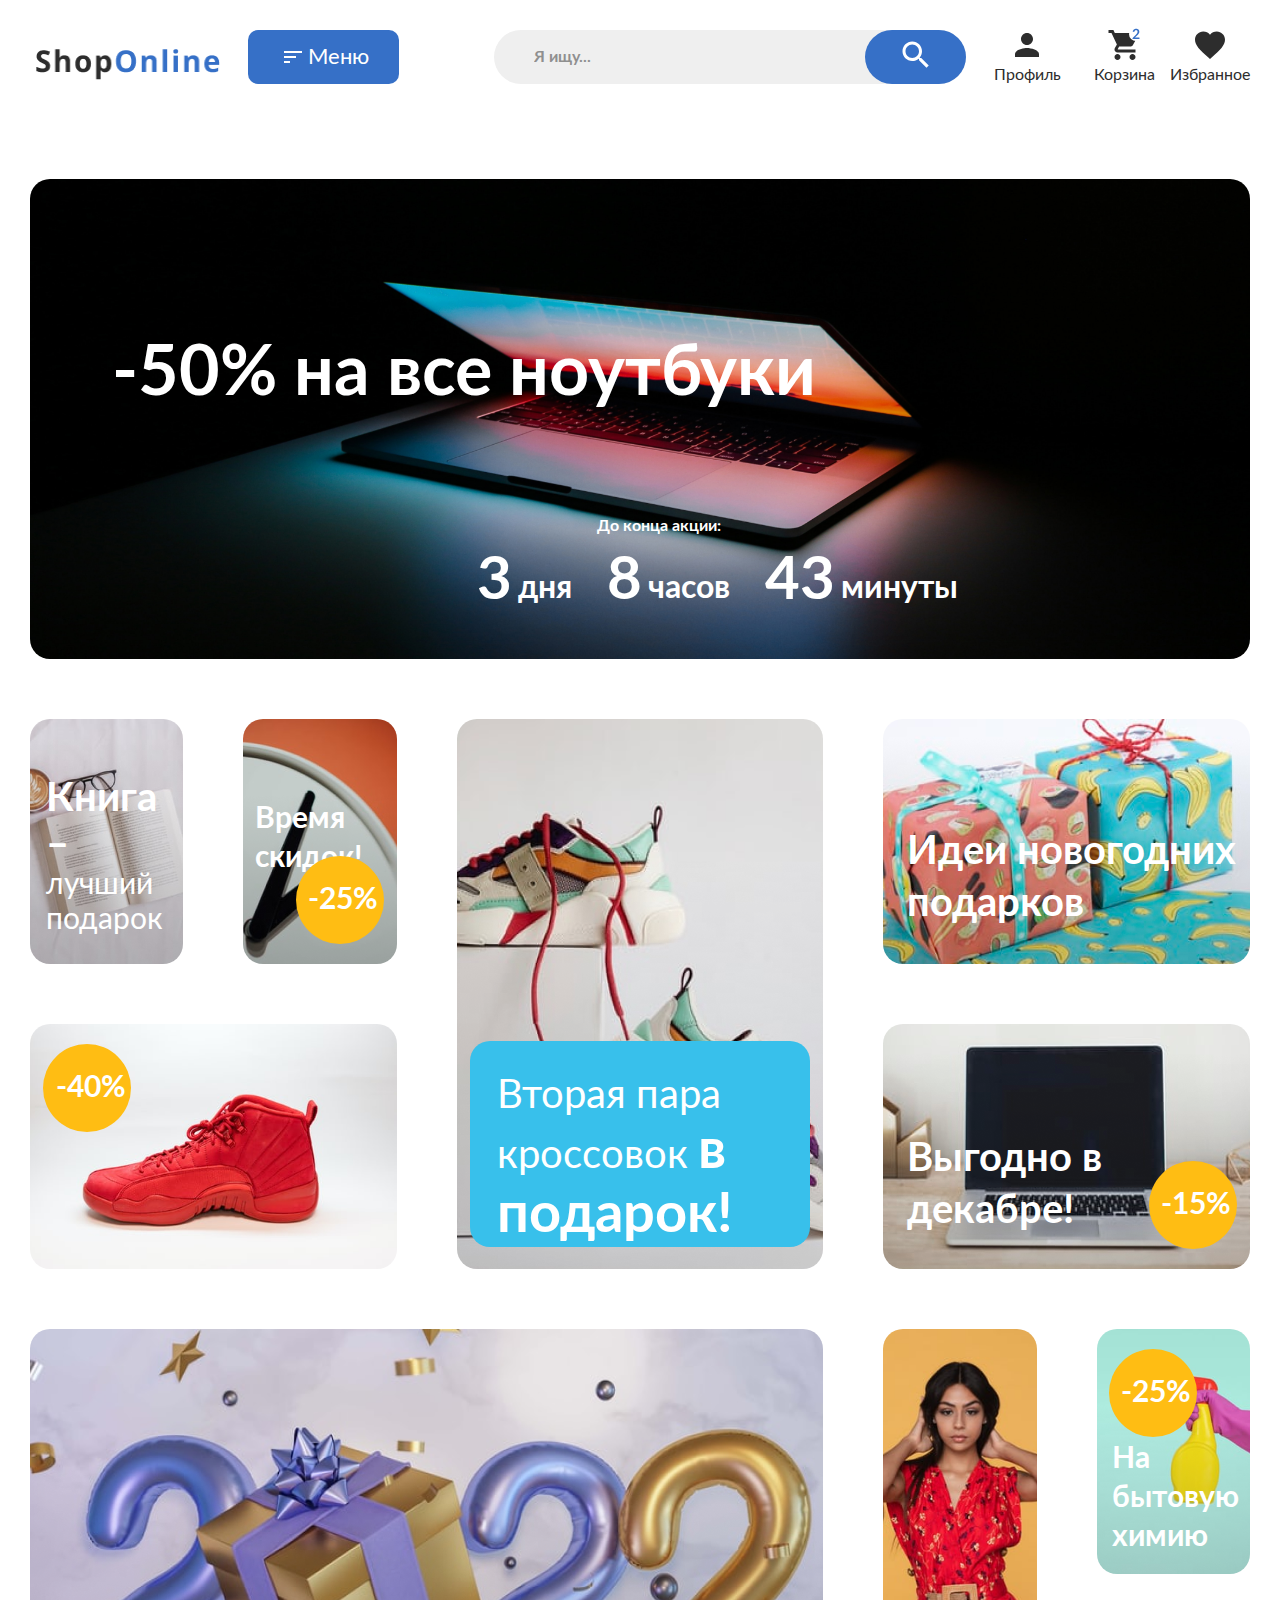
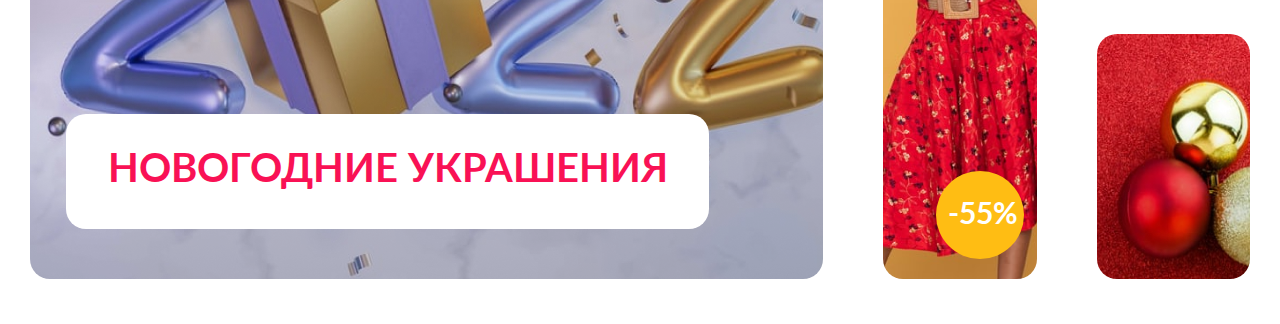
==== commit 86f9d6bf: "сделал изменяемые скидки" ====
--- a/index.html
+++ b/index.html
@@ -83,10 +83,11 @@
             <p class="promo__item-text-3">
               Время скидок!
             </p>
-            <svg class="promo__svg-3" width="88" height="88" viewBox="0 0 88 88" fill="none" xmlns="http://www.w3.org/2000/svg">
-              <circle cx="44" cy="44" r="44" fill="#FFBD13"/>
-              <path d="M10.71 44.395H18.48V47.485H10.71V44.395ZM34.9064 51.55C35.3064 51.55 35.6214 51.665 35.8514 51.895C36.0914 52.115 36.2114 52.41 36.2114 52.78V55H21.3314V53.77C21.3314 53.52 21.3814 53.26 21.4814 52.99C21.5914 52.71 21.7614 52.46 21.9914 52.24L28.5764 45.64C29.1264 45.08 29.6164 44.545 30.0464 44.035C30.4864 43.525 30.8514 43.02 31.1414 42.52C31.4314 42.02 31.6514 41.515 31.8014 41.005C31.9614 40.485 32.0414 39.94 32.0414 39.37C32.0414 38.85 31.9664 38.395 31.8164 38.005C31.6664 37.605 31.4514 37.27 31.1714 37C30.9014 36.73 30.5714 36.53 30.1814 36.4C29.8014 36.26 29.3714 36.19 28.8914 36.19C28.4514 36.19 28.0414 36.255 27.6614 36.385C27.2914 36.505 26.9614 36.68 26.6714 36.91C26.3814 37.13 26.1364 37.39 25.9364 37.69C25.7364 37.99 25.5864 38.32 25.4864 38.68C25.3164 39.14 25.0964 39.445 24.8264 39.595C24.5564 39.745 24.1664 39.78 23.6564 39.7L21.7064 39.355C21.8564 38.315 22.1464 37.405 22.5764 36.625C23.0064 35.835 23.5414 35.18 24.1814 34.66C24.8314 34.13 25.5714 33.735 26.4014 33.475C27.2414 33.205 28.1414 33.07 29.1014 33.07C30.1014 33.07 31.0164 33.22 31.8464 33.52C32.6764 33.81 33.3864 34.225 33.9764 34.765C34.5664 35.305 35.0264 35.955 35.3564 36.715C35.6864 37.475 35.8514 38.32 35.8514 39.25C35.8514 40.05 35.7314 40.79 35.4914 41.47C35.2614 42.15 34.9464 42.8 34.5464 43.42C34.1564 44.04 33.6964 44.64 33.1664 45.22C32.6364 45.8 32.0814 46.39 31.5014 46.99L26.6114 51.985C27.0814 51.845 27.5464 51.74 28.0064 51.67C28.4764 51.59 28.9214 51.55 29.3414 51.55H34.9064ZM43.6838 41.185C44.1638 41.085 44.6238 41.015 45.0638 40.975C45.5038 40.925 45.9288 40.9 46.3388 40.9C47.4788 40.9 48.4838 41.07 49.3538 41.41C50.2238 41.75 50.9538 42.22 51.5438 42.82C52.1338 43.42 52.5788 44.125 52.8788 44.935C53.1788 45.735 53.3288 46.6 53.3288 47.53C53.3288 48.68 53.1238 49.73 52.7138 50.68C52.3138 51.63 51.7538 52.445 51.0338 53.125C50.3138 53.795 49.4588 54.315 48.4688 54.685C47.4888 55.055 46.4188 55.24 45.2588 55.24C44.5788 55.24 43.9338 55.17 43.3238 55.03C42.7138 54.89 42.1388 54.705 41.5988 54.475C41.0688 54.235 40.5738 53.965 40.1138 53.665C39.6638 53.355 39.2588 53.03 38.8988 52.69L40.0388 51.115C40.2788 50.775 40.5938 50.605 40.9838 50.605C41.2338 50.605 41.4888 50.685 41.7488 50.845C42.0088 51.005 42.3038 51.18 42.6338 51.37C42.9738 51.56 43.3688 51.735 43.8188 51.895C44.2788 52.055 44.8288 52.135 45.4688 52.135C46.1488 52.135 46.7488 52.025 47.2688 51.805C47.7888 51.585 48.2188 51.28 48.5588 50.89C48.9088 50.49 49.1688 50.02 49.3388 49.48C49.5188 48.93 49.6088 48.335 49.6088 47.695C49.6088 46.515 49.2638 45.595 48.5738 44.935C47.8938 44.265 46.8838 43.93 45.5438 43.93C44.5138 43.93 43.4588 44.12 42.3788 44.5L40.0688 43.84L41.8688 33.31H52.5788V34.885C52.5788 35.415 52.4138 35.845 52.0838 36.175C51.7538 36.505 51.1938 36.67 50.4038 36.67H44.4488L43.6838 41.185ZM66.1711 38.56C66.1711 39.38 66.0311 40.12 65.7511 40.78C65.4811 41.44 65.1161 42.005 64.6561 42.475C64.1961 42.935 63.6611 43.29 63.0511 43.54C62.4411 43.79 61.8061 43.915 61.1461 43.915C60.4261 43.915 59.7611 43.79 59.1511 43.54C58.5411 43.29 58.0111 42.935 57.5611 42.475C57.1211 42.005 56.7761 41.44 56.5261 40.78C56.2761 40.12 56.1511 39.38 56.1511 38.56C56.1511 37.72 56.2761 36.96 56.5261 36.28C56.7761 35.6 57.1211 35.025 57.5611 34.555C58.0111 34.085 58.5411 33.725 59.1511 33.475C59.7611 33.215 60.4261 33.085 61.1461 33.085C61.8661 33.085 62.5311 33.215 63.1411 33.475C63.7611 33.725 64.2961 34.085 64.7461 34.555C65.1961 35.025 65.5461 35.6 65.7961 36.28C66.0461 36.96 66.1711 37.72 66.1711 38.56ZM63.3211 38.56C63.3211 37.98 63.2611 37.495 63.1411 37.105C63.0311 36.715 62.8761 36.4 62.6761 36.16C62.4861 35.92 62.2561 35.75 61.9861 35.65C61.7261 35.54 61.4461 35.485 61.1461 35.485C60.8461 35.485 60.5661 35.54 60.3061 35.65C60.0461 35.75 59.8211 35.92 59.6311 36.16C59.4511 36.4 59.3061 36.715 59.1961 37.105C59.0861 37.495 59.0311 37.98 59.0311 38.56C59.0311 39.12 59.0861 39.59 59.1961 39.97C59.3061 40.34 59.4511 40.64 59.6311 40.87C59.8211 41.1 60.0461 41.265 60.3061 41.365C60.5661 41.465 60.8461 41.515 61.1461 41.515C61.4461 41.515 61.7261 41.465 61.9861 41.365C62.2561 41.265 62.4861 41.1 62.6761 40.87C62.8761 40.64 63.0311 40.34 63.1411 39.97C63.2611 39.59 63.3211 39.12 63.3211 38.56ZM73.3861 33.895C73.5161 33.745 73.6661 33.61 73.8361 33.49C74.0161 33.37 74.2661 33.31 74.5861 33.31H77.2861L61.1761 54.445C61.0461 54.605 60.8911 54.74 60.7111 54.85C60.5311 54.95 60.3111 55 60.0511 55H57.2911L73.3861 33.895ZM78.4261 49.9C78.4261 50.72 78.2861 51.46 78.0061 52.12C77.7361 52.78 77.3711 53.345 76.9111 53.815C76.4511 54.275 75.9161 54.635 75.3061 54.895C74.6961 55.145 74.0611 55.27 73.4011 55.27C72.6811 55.27 72.0161 55.145 71.4061 54.895C70.7961 54.635 70.2661 54.275 69.8161 53.815C69.3761 53.345 69.0311 52.78 68.7811 52.12C68.5311 51.46 68.4061 50.72 68.4061 49.9C68.4061 49.06 68.5311 48.3 68.7811 47.62C69.0311 46.94 69.3761 46.365 69.8161 45.895C70.2661 45.425 70.7961 45.065 71.4061 44.815C72.0161 44.555 72.6811 44.425 73.4011 44.425C74.1211 44.425 74.7861 44.555 75.3961 44.815C76.0161 45.065 76.5461 45.425 76.9861 45.895C77.4361 46.365 77.7861 46.94 78.0361 47.62C78.2961 48.3 78.4261 49.06 78.4261 49.9ZM75.5611 49.9C75.5611 49.32 75.5061 48.835 75.3961 48.445C75.2861 48.055 75.1311 47.74 74.9311 47.5C74.7411 47.26 74.5111 47.09 74.2411 46.99C73.9811 46.88 73.7011 46.825 73.4011 46.825C73.1011 46.825 72.8211 46.88 72.5611 46.99C72.3011 47.09 72.0761 47.26 71.8861 47.5C71.6961 47.74 71.5461 48.055 71.4361 48.445C71.3361 48.835 71.2861 49.32 71.2861 49.9C71.2861 50.46 71.3361 50.93 71.4361 51.31C71.5461 51.69 71.6961 51.995 71.8861 52.225C72.0761 52.455 72.3011 52.62 72.5611 52.72C72.8211 52.82 73.1011 52.87 73.4011 52.87C73.7011 52.87 73.9811 52.82 74.2411 52.72C74.5111 52.62 74.7411 52.455 74.9311 52.225C75.1311 51.995 75.2861 51.69 75.3961 51.31C75.5061 50.93 75.5611 50.46 75.5611 49.9Z" fill="white"/>
-            </svg>
+            <div class="promo__discount-3">
+              <div class="promo__discount-circle">
+                <div class="promo__discount-text">-25%</div>
+              </div>
+            </div>
           </li>
           <li class="promo__item blue">
             <img class="promo__grid-img" src="img/promo/promo-4.png" alt="">
@@ -104,21 +105,23 @@
             </p>
           </li>
           <li class="promo__item">
-            <img class="promo__grid-img" src="img/promo/promo-6.png" alt="">
-            <svg class="promo__svg-6" width="88" height="88" viewBox="0 0 88 88" fill="none" xmlns="http://www.w3.org/2000/svg">
-              <circle cx="44" cy="44" r="44" fill="#FFBD13"/>
-              <path d="M10.71 44.395H18.48V47.485H10.71V44.395ZM30.8714 46.825V39.73C30.8714 39.06 30.9164 38.32 31.0064 37.51L24.2714 46.825H30.8714ZM36.8264 46.825V48.97C36.8264 49.17 36.7614 49.345 36.6314 49.495C36.5014 49.635 36.3164 49.705 36.0764 49.705H34.0964V55H30.8714V49.705H21.7214C21.4714 49.705 21.2514 49.63 21.0614 49.48C20.8714 49.32 20.7514 49.125 20.7014 48.895L20.3114 47.02L30.5864 33.295H34.0964V46.825H36.8264ZM54.2438 44.155C54.2438 46.045 54.0388 47.69 53.6288 49.09C53.2288 50.48 52.6688 51.63 51.9488 52.54C51.2388 53.45 50.3938 54.13 49.4138 54.58C48.4438 55.02 47.3938 55.24 46.2638 55.24C45.1338 55.24 44.0838 55.02 43.1138 54.58C42.1538 54.13 41.3188 53.45 40.6088 52.54C39.8988 51.63 39.3438 50.48 38.9438 49.09C38.5438 47.69 38.3438 46.045 38.3438 44.155C38.3438 42.255 38.5438 40.61 38.9438 39.22C39.3438 37.83 39.8988 36.68 40.6088 35.77C41.3188 34.86 42.1538 34.185 43.1138 33.745C44.0838 33.295 45.1338 33.07 46.2638 33.07C47.3938 33.07 48.4438 33.295 49.4138 33.745C50.3938 34.185 51.2388 34.86 51.9488 35.77C52.6688 36.68 53.2288 37.83 53.6288 39.22C54.0388 40.61 54.2438 42.255 54.2438 44.155ZM50.4188 44.155C50.4188 42.585 50.3038 41.285 50.0738 40.255C49.8438 39.225 49.5338 38.405 49.1438 37.795C48.7638 37.185 48.3238 36.76 47.8238 36.52C47.3238 36.27 46.8038 36.145 46.2638 36.145C45.7338 36.145 45.2188 36.27 44.7188 36.52C44.2288 36.76 43.7938 37.185 43.4138 37.795C43.0338 38.405 42.7288 39.225 42.4988 40.255C42.2788 41.285 42.1688 42.585 42.1688 44.155C42.1688 45.725 42.2788 47.025 42.4988 48.055C42.7288 49.085 43.0338 49.905 43.4138 50.515C43.7938 51.125 44.2288 51.555 44.7188 51.805C45.2188 52.045 45.7338 52.165 46.2638 52.165C46.8038 52.165 47.3238 52.045 47.8238 51.805C48.3238 51.555 48.7638 51.125 49.1438 50.515C49.5338 49.905 49.8438 49.085 50.0738 48.055C50.3038 47.025 50.4188 45.725 50.4188 44.155ZM66.1711 38.56C66.1711 39.38 66.0311 40.12 65.7511 40.78C65.4811 41.44 65.1161 42.005 64.6561 42.475C64.1961 42.935 63.6611 43.29 63.0511 43.54C62.4411 43.79 61.8061 43.915 61.1461 43.915C60.4261 43.915 59.7611 43.79 59.1511 43.54C58.5411 43.29 58.0111 42.935 57.5611 42.475C57.1211 42.005 56.7761 41.44 56.5261 40.78C56.2761 40.12 56.1511 39.38 56.1511 38.56C56.1511 37.72 56.2761 36.96 56.5261 36.28C56.7761 35.6 57.1211 35.025 57.5611 34.555C58.0111 34.085 58.5411 33.725 59.1511 33.475C59.7611 33.215 60.4261 33.085 61.1461 33.085C61.8661 33.085 62.5311 33.215 63.1411 33.475C63.7611 33.725 64.2961 34.085 64.7461 34.555C65.1961 35.025 65.5461 35.6 65.7961 36.28C66.0461 36.96 66.1711 37.72 66.1711 38.56ZM63.3211 38.56C63.3211 37.98 63.2611 37.495 63.1411 37.105C63.0311 36.715 62.8761 36.4 62.6761 36.16C62.4861 35.92 62.2561 35.75 61.9861 35.65C61.7261 35.54 61.4461 35.485 61.1461 35.485C60.8461 35.485 60.5661 35.54 60.3061 35.65C60.0461 35.75 59.8211 35.92 59.6311 36.16C59.4511 36.4 59.3061 36.715 59.1961 37.105C59.0861 37.495 59.0311 37.98 59.0311 38.56C59.0311 39.12 59.0861 39.59 59.1961 39.97C59.3061 40.34 59.4511 40.64 59.6311 40.87C59.8211 41.1 60.0461 41.265 60.3061 41.365C60.5661 41.465 60.8461 41.515 61.1461 41.515C61.4461 41.515 61.7261 41.465 61.9861 41.365C62.2561 41.265 62.4861 41.1 62.6761 40.87C62.8761 40.64 63.0311 40.34 63.1411 39.97C63.2611 39.59 63.3211 39.12 63.3211 38.56ZM73.3861 33.895C73.5161 33.745 73.6661 33.61 73.8361 33.49C74.0161 33.37 74.2661 33.31 74.5861 33.31H77.2861L61.1761 54.445C61.0461 54.605 60.8911 54.74 60.7111 54.85C60.5311 54.95 60.3111 55 60.0511 55H57.2911L73.3861 33.895ZM78.4261 49.9C78.4261 50.72 78.2861 51.46 78.0061 52.12C77.7361 52.78 77.3711 53.345 76.9111 53.815C76.4511 54.275 75.9161 54.635 75.3061 54.895C74.6961 55.145 74.0611 55.27 73.4011 55.27C72.6811 55.27 72.0161 55.145 71.4061 54.895C70.7961 54.635 70.2661 54.275 69.8161 53.815C69.3761 53.345 69.0311 52.78 68.7811 52.12C68.5311 51.46 68.4061 50.72 68.4061 49.9C68.4061 49.06 68.5311 48.3 68.7811 47.62C69.0311 46.94 69.3761 46.365 69.8161 45.895C70.2661 45.425 70.7961 45.065 71.4061 44.815C72.0161 44.555 72.6811 44.425 73.4011 44.425C74.1211 44.425 74.7861 44.555 75.3961 44.815C76.0161 45.065 76.5461 45.425 76.9861 45.895C77.4361 46.365 77.7861 46.94 78.0361 47.62C78.2961 48.3 78.4261 49.06 78.4261 49.9ZM75.5611 49.9C75.5611 49.32 75.5061 48.835 75.3961 48.445C75.2861 48.055 75.1311 47.74 74.9311 47.5C74.7411 47.26 74.5111 47.09 74.2411 46.99C73.9811 46.88 73.7011 46.825 73.4011 46.825C73.1011 46.825 72.8211 46.88 72.5611 46.99C72.3011 47.09 72.0761 47.26 71.8861 47.5C71.6961 47.74 71.5461 48.055 71.4361 48.445C71.3361 48.835 71.2861 49.32 71.2861 49.9C71.2861 50.46 71.3361 50.93 71.4361 51.31C71.5461 51.69 71.6961 51.995 71.8861 52.225C72.0761 52.455 72.3011 52.62 72.5611 52.72C72.8211 52.82 73.1011 52.87 73.4011 52.87C73.7011 52.87 73.9811 52.82 74.2411 52.72C74.5111 52.62 74.7411 52.455 74.9311 52.225C75.1311 51.995 75.2861 51.69 75.3961 51.31C75.5061 50.93 75.5611 50.46 75.5611 49.9Z" fill="white"/>
-            </svg>
+            <img class="promo__grid-img" src="img/promo/promo-6-1.png" alt="">
+            <div class="promo__discount-6">
+              <div class="promo__discount-circle">
+                <div class="promo__discount-text">-40%</div>
+              </div>
+            </div>
           </li>
           <li class="promo__item">
             <img class="promo__grid-img" src="img/promo/promo-7.png" alt="">
             <p class="promo__item-text-7">
               Выгодно в декабре!
             </p>
-            <svg class="promo__svg-7" width="88" height="88" viewBox="0 0 88 88" fill="none" xmlns="http://www.w3.org/2000/svg">
-              <circle cx="44" cy="44" r="44" fill="#FFBD13"/>
-              <path d="M10.71 44.395H18.48V47.485H10.71V44.395ZM35.7164 52.225V55H23.7164V52.225H28.1114V39.58C28.1114 39.08 28.1264 38.565 28.1564 38.035L25.0364 40.645C24.8564 40.785 24.6764 40.875 24.4964 40.915C24.3264 40.945 24.1614 40.945 24.0014 40.915C23.8514 40.885 23.7164 40.835 23.5964 40.765C23.4764 40.685 23.3864 40.6 23.3264 40.51L22.1564 38.905L28.7714 33.28H31.8164V52.225H35.7164ZM43.6838 41.185C44.1638 41.085 44.6238 41.015 45.0638 40.975C45.5038 40.925 45.9288 40.9 46.3388 40.9C47.4788 40.9 48.4838 41.07 49.3538 41.41C50.2238 41.75 50.9538 42.22 51.5438 42.82C52.1338 43.42 52.5788 44.125 52.8788 44.935C53.1788 45.735 53.3288 46.6 53.3288 47.53C53.3288 48.68 53.1238 49.73 52.7138 50.68C52.3138 51.63 51.7538 52.445 51.0338 53.125C50.3138 53.795 49.4588 54.315 48.4688 54.685C47.4888 55.055 46.4188 55.24 45.2588 55.24C44.5788 55.24 43.9338 55.17 43.3238 55.03C42.7138 54.89 42.1388 54.705 41.5988 54.475C41.0688 54.235 40.5738 53.965 40.1138 53.665C39.6638 53.355 39.2588 53.03 38.8988 52.69L40.0388 51.115C40.2788 50.775 40.5938 50.605 40.9838 50.605C41.2338 50.605 41.4888 50.685 41.7488 50.845C42.0088 51.005 42.3038 51.18 42.6338 51.37C42.9738 51.56 43.3688 51.735 43.8188 51.895C44.2788 52.055 44.8288 52.135 45.4688 52.135C46.1488 52.135 46.7488 52.025 47.2688 51.805C47.7888 51.585 48.2188 51.28 48.5588 50.89C48.9088 50.49 49.1688 50.02 49.3388 49.48C49.5188 48.93 49.6088 48.335 49.6088 47.695C49.6088 46.515 49.2638 45.595 48.5738 44.935C47.8938 44.265 46.8838 43.93 45.5438 43.93C44.5138 43.93 43.4588 44.12 42.3788 44.5L40.0688 43.84L41.8688 33.31H52.5788V34.885C52.5788 35.415 52.4138 35.845 52.0838 36.175C51.7538 36.505 51.1938 36.67 50.4038 36.67H44.4488L43.6838 41.185ZM66.1711 38.56C66.1711 39.38 66.0311 40.12 65.7511 40.78C65.4811 41.44 65.1161 42.005 64.6561 42.475C64.1961 42.935 63.6611 43.29 63.0511 43.54C62.4411 43.79 61.8061 43.915 61.1461 43.915C60.4261 43.915 59.7611 43.79 59.1511 43.54C58.5411 43.29 58.0111 42.935 57.5611 42.475C57.1211 42.005 56.7761 41.44 56.5261 40.78C56.2761 40.12 56.1511 39.38 56.1511 38.56C56.1511 37.72 56.2761 36.96 56.5261 36.28C56.7761 35.6 57.1211 35.025 57.5611 34.555C58.0111 34.085 58.5411 33.725 59.1511 33.475C59.7611 33.215 60.4261 33.085 61.1461 33.085C61.8661 33.085 62.5311 33.215 63.1411 33.475C63.7611 33.725 64.2961 34.085 64.7461 34.555C65.1961 35.025 65.5461 35.6 65.7961 36.28C66.0461 36.96 66.1711 37.72 66.1711 38.56ZM63.3211 38.56C63.3211 37.98 63.2611 37.495 63.1411 37.105C63.0311 36.715 62.8761 36.4 62.6761 36.16C62.4861 35.92 62.2561 35.75 61.9861 35.65C61.7261 35.54 61.4461 35.485 61.1461 35.485C60.8461 35.485 60.5661 35.54 60.3061 35.65C60.0461 35.75 59.8211 35.92 59.6311 36.16C59.4511 36.4 59.3061 36.715 59.1961 37.105C59.0861 37.495 59.0311 37.98 59.0311 38.56C59.0311 39.12 59.0861 39.59 59.1961 39.97C59.3061 40.34 59.4511 40.64 59.6311 40.87C59.8211 41.1 60.0461 41.265 60.3061 41.365C60.5661 41.465 60.8461 41.515 61.1461 41.515C61.4461 41.515 61.7261 41.465 61.9861 41.365C62.2561 41.265 62.4861 41.1 62.6761 40.87C62.8761 40.64 63.0311 40.34 63.1411 39.97C63.2611 39.59 63.3211 39.12 63.3211 38.56ZM73.3861 33.895C73.5161 33.745 73.6661 33.61 73.8361 33.49C74.0161 33.37 74.2661 33.31 74.5861 33.31H77.2861L61.1761 54.445C61.0461 54.605 60.8911 54.74 60.7111 54.85C60.5311 54.95 60.3111 55 60.0511 55H57.2911L73.3861 33.895ZM78.4261 49.9C78.4261 50.72 78.2861 51.46 78.0061 52.12C77.7361 52.78 77.3711 53.345 76.9111 53.815C76.4511 54.275 75.9161 54.635 75.3061 54.895C74.6961 55.145 74.0611 55.27 73.4011 55.27C72.6811 55.27 72.0161 55.145 71.4061 54.895C70.7961 54.635 70.2661 54.275 69.8161 53.815C69.3761 53.345 69.0311 52.78 68.7811 52.12C68.5311 51.46 68.4061 50.72 68.4061 49.9C68.4061 49.06 68.5311 48.3 68.7811 47.62C69.0311 46.94 69.3761 46.365 69.8161 45.895C70.2661 45.425 70.7961 45.065 71.4061 44.815C72.0161 44.555 72.6811 44.425 73.4011 44.425C74.1211 44.425 74.7861 44.555 75.3961 44.815C76.0161 45.065 76.5461 45.425 76.9861 45.895C77.4361 46.365 77.7861 46.94 78.0361 47.62C78.2961 48.3 78.4261 49.06 78.4261 49.9ZM75.5611 49.9C75.5611 49.32 75.5061 48.835 75.3961 48.445C75.2861 48.055 75.1311 47.74 74.9311 47.5C74.7411 47.26 74.5111 47.09 74.2411 46.99C73.9811 46.88 73.7011 46.825 73.4011 46.825C73.1011 46.825 72.8211 46.88 72.5611 46.99C72.3011 47.09 72.0761 47.26 71.8861 47.5C71.6961 47.74 71.5461 48.055 71.4361 48.445C71.3361 48.835 71.2861 49.32 71.2861 49.9C71.2861 50.46 71.3361 50.93 71.4361 51.31C71.5461 51.69 71.6961 51.995 71.8861 52.225C72.0761 52.455 72.3011 52.62 72.5611 52.72C72.8211 52.82 73.1011 52.87 73.4011 52.87C73.7011 52.87 73.9811 52.82 74.2411 52.72C74.5111 52.62 74.7411 52.455 74.9311 52.225C75.1311 51.995 75.2861 51.69 75.3961 51.31C75.5061 50.93 75.5611 50.46 75.5611 49.9Z" fill="white"/>
-            </svg>
+            <div class="promo__discount-7">
+              <div class="promo__discount-circle">
+                <div class="promo__discount-text">-15%</div>
+              </div>
+            </div>
           </li>
           <li class="promo__item">
             <img class="promo__grid-img" src="img/promo/promo-8.png" alt="">
@@ -130,17 +133,19 @@
           </li>
           <li class="promo__item">
             <img class="promo__grid-img promo-9" src="img/promo/promo-9.png" alt="">
-            <svg class="promo__svg-9" width="88" height="88" viewBox="0 0 88 88" fill="none" xmlns="http://www.w3.org/2000/svg">
-              <circle cx="44" cy="44" r="44" fill="#FFBD13"/>
-              <path d="M10.71 44.3949H18.48V47.4849H10.71V44.3949ZM26.2814 41.1849C26.7614 41.0849 27.2214 41.0149 27.6614 40.9749C28.1014 40.9249 28.5264 40.8999 28.9364 40.8999C30.0764 40.8999 31.0814 41.0699 31.9514 41.4099C32.8214 41.7499 33.5514 42.2199 34.1414 42.8199C34.7314 43.4199 35.1764 44.1249 35.4764 44.9349C35.7764 45.7349 35.9264 46.5999 35.9264 47.5299C35.9264 48.6799 35.7214 49.7299 35.3114 50.6799C34.9114 51.6299 34.3514 52.4449 33.6314 53.1249C32.9114 53.7949 32.0564 54.3149 31.0664 54.6849C30.0864 55.0549 29.0164 55.2399 27.8564 55.2399C27.1764 55.2399 26.5314 55.1699 25.9214 55.0299C25.3114 54.8899 24.7364 54.7049 24.1964 54.4749C23.6664 54.2349 23.1714 53.9649 22.7114 53.6649C22.2614 53.3549 21.8564 53.0299 21.4964 52.6899L22.6364 51.1149C22.8764 50.7749 23.1914 50.6049 23.5814 50.6049C23.8314 50.6049 24.0864 50.6849 24.3464 50.8449C24.6064 51.0049 24.9014 51.1799 25.2314 51.3699C25.5714 51.5599 25.9664 51.7349 26.4164 51.8949C26.8764 52.0549 27.4264 52.1349 28.0664 52.1349C28.7464 52.1349 29.3464 52.0249 29.8664 51.8049C30.3864 51.5849 30.8164 51.2799 31.1564 50.8899C31.5064 50.4899 31.7664 50.0199 31.9364 49.4799C32.1164 48.9299 32.2064 48.3349 32.2064 47.6949C32.2064 46.5149 31.8614 45.5949 31.1714 44.9349C30.4914 44.2649 29.4814 43.9299 28.1414 43.9299C27.1114 43.9299 26.0564 44.1199 24.9764 44.4999L22.6664 43.8399L24.4664 33.3099H35.1764V34.8849C35.1764 35.4149 35.0114 35.8449 34.6814 36.1749C34.3514 36.5049 33.7914 36.6699 33.0014 36.6699H27.0464L26.2814 41.1849ZM43.6838 41.1849C44.1638 41.0849 44.6238 41.0149 45.0638 40.9749C45.5038 40.9249 45.9288 40.8999 46.3388 40.8999C47.4788 40.8999 48.4838 41.0699 49.3538 41.4099C50.2238 41.7499 50.9538 42.2199 51.5438 42.8199C52.1338 43.4199 52.5788 44.1249 52.8788 44.9349C53.1788 45.7349 53.3288 46.5999 53.3288 47.5299C53.3288 48.6799 53.1238 49.7299 52.7138 50.6799C52.3138 51.6299 51.7538 52.4449 51.0338 53.1249C50.3138 53.7949 49.4588 54.3149 48.4688 54.6849C47.4888 55.0549 46.4188 55.2399 45.2588 55.2399C44.5788 55.2399 43.9338 55.1699 43.3238 55.0299C42.7138 54.8899 42.1388 54.7049 41.5988 54.4749C41.0688 54.2349 40.5738 53.9649 40.1138 53.6649C39.6638 53.3549 39.2588 53.0299 38.8988 52.6899L40.0388 51.1149C40.2788 50.7749 40.5938 50.6049 40.9838 50.6049C41.2338 50.6049 41.4888 50.6849 41.7488 50.8449C42.0088 51.0049 42.3038 51.1799 42.6338 51.3699C42.9738 51.5599 43.3688 51.7349 43.8188 51.8949C44.2788 52.0549 44.8288 52.1349 45.4688 52.1349C46.1488 52.1349 46.7488 52.0249 47.2688 51.8049C47.7888 51.5849 48.2188 51.2799 48.5588 50.8899C48.9088 50.4899 49.1688 50.0199 49.3388 49.4799C49.5188 48.9299 49.6088 48.3349 49.6088 47.6949C49.6088 46.5149 49.2638 45.5949 48.5738 44.9349C47.8938 44.2649 46.8838 43.9299 45.5438 43.9299C44.5138 43.9299 43.4588 44.1199 42.3788 44.4999L40.0688 43.8399L41.8688 33.3099H52.5788V34.8849C52.5788 35.4149 52.4138 35.8449 52.0838 36.1749C51.7538 36.5049 51.1938 36.6699 50.4038 36.6699H44.4488L43.6838 41.1849ZM66.1711 38.5599C66.1711 39.3799 66.0311 40.1199 65.7511 40.7799C65.4811 41.4399 65.1161 42.0049 64.6561 42.4749C64.1961 42.9349 63.6611 43.2899 63.0511 43.5399C62.4411 43.7899 61.8061 43.9149 61.1461 43.9149C60.4261 43.9149 59.7611 43.7899 59.1511 43.5399C58.5411 43.2899 58.0111 42.9349 57.5611 42.4749C57.1211 42.0049 56.7761 41.4399 56.5261 40.7799C56.2761 40.1199 56.1511 39.3799 56.1511 38.5599C56.1511 37.7199 56.2761 36.9599 56.5261 36.2799C56.7761 35.5999 57.1211 35.0249 57.5611 34.5549C58.0111 34.0849 58.5411 33.7249 59.1511 33.4749C59.7611 33.2149 60.4261 33.0849 61.1461 33.0849C61.8661 33.0849 62.5311 33.2149 63.1411 33.4749C63.7611 33.7249 64.2961 34.0849 64.7461 34.5549C65.1961 35.0249 65.5461 35.5999 65.7961 36.2799C66.0461 36.9599 66.1711 37.7199 66.1711 38.5599ZM63.3211 38.5599C63.3211 37.9799 63.2611 37.4949 63.1411 37.1049C63.0311 36.7149 62.8761 36.3999 62.6761 36.1599C62.4861 35.9199 62.2561 35.7499 61.9861 35.6499C61.7261 35.5399 61.4461 35.4849 61.1461 35.4849C60.8461 35.4849 60.5661 35.5399 60.3061 35.6499C60.0461 35.7499 59.8211 35.9199 59.6311 36.1599C59.4511 36.3999 59.3061 36.7149 59.1961 37.1049C59.0861 37.4949 59.0311 37.9799 59.0311 38.5599C59.0311 39.1199 59.0861 39.5899 59.1961 39.9699C59.3061 40.3399 59.4511 40.6399 59.6311 40.8699C59.8211 41.0999 60.0461 41.2649 60.3061 41.3649C60.5661 41.4649 60.8461 41.5149 61.1461 41.5149C61.4461 41.5149 61.7261 41.4649 61.9861 41.3649C62.2561 41.2649 62.4861 41.0999 62.6761 40.8699C62.8761 40.6399 63.0311 40.3399 63.1411 39.9699C63.2611 39.5899 63.3211 39.1199 63.3211 38.5599ZM73.3861 33.8949C73.5161 33.7449 73.6661 33.6099 73.8361 33.4899C74.0161 33.3699 74.2661 33.3099 74.5861 33.3099H77.2861L61.1761 54.4449C61.0461 54.6049 60.8911 54.7399 60.7111 54.8499C60.5311 54.9499 60.3111 54.9999 60.0511 54.9999H57.2911L73.3861 33.8949ZM78.4261 49.8999C78.4261 50.7199 78.2861 51.4599 78.0061 52.1199C77.7361 52.7799 77.3711 53.3449 76.9111 53.8149C76.4511 54.2749 75.9161 54.6349 75.3061 54.8949C74.6961 55.1449 74.0611 55.2699 73.4011 55.2699C72.6811 55.2699 72.0161 55.1449 71.4061 54.8949C70.7961 54.6349 70.2661 54.2749 69.8161 53.8149C69.3761 53.3449 69.0311 52.7799 68.7811 52.1199C68.5311 51.4599 68.4061 50.7199 68.4061 49.8999C68.4061 49.0599 68.5311 48.2999 68.7811 47.6199C69.0311 46.9399 69.3761 46.3649 69.8161 45.8949C70.2661 45.4249 70.7961 45.0649 71.4061 44.8149C72.0161 44.5549 72.6811 44.4249 73.4011 44.4249C74.1211 44.4249 74.7861 44.5549 75.3961 44.8149C76.0161 45.0649 76.5461 45.4249 76.9861 45.8949C77.4361 46.3649 77.7861 46.9399 78.0361 47.6199C78.2961 48.2999 78.4261 49.0599 78.4261 49.8999ZM75.5611 49.8999C75.5611 49.3199 75.5061 48.8349 75.3961 48.4449C75.2861 48.0549 75.1311 47.7399 74.9311 47.4999C74.7411 47.2599 74.5111 47.0899 74.2411 46.9899C73.9811 46.8799 73.7011 46.8249 73.4011 46.8249C73.1011 46.8249 72.8211 46.8799 72.5611 46.9899C72.3011 47.0899 72.0761 47.2599 71.8861 47.4999C71.6961 47.7399 71.5461 48.0549 71.4361 48.4449C71.3361 48.8349 71.2861 49.3199 71.2861 49.8999C71.2861 50.4599 71.3361 50.9299 71.4361 51.3099C71.5461 51.6899 71.6961 51.9949 71.8861 52.2249C72.0761 52.4549 72.3011 52.6199 72.5611 52.7199C72.8211 52.8199 73.1011 52.8699 73.4011 52.8699C73.7011 52.8699 73.9811 52.8199 74.2411 52.7199C74.5111 52.6199 74.7411 52.4549 74.9311 52.2249C75.1311 51.9949 75.2861 51.6899 75.3961 51.3099C75.5061 50.9299 75.5611 50.4599 75.5611 49.8999Z" fill="white"/>
-            </svg>
+            <div class="promo__discount-9">
+              <div class="promo__discount-circle">
+                <div class="promo__discount-text">-55%</div>
+              </div>
+            </div>
           </li>
           <li class="promo__item">
             <img class="promo__grid-img" src="img/promo/promo-10.png" alt="">
-            <svg class="promo__svg-10" width="88" height="88" viewBox="0 0 88 88" fill="none" xmlns="http://www.w3.org/2000/svg">
-              <circle cx="44" cy="44" r="44" fill="#FFBD13"/>
-              <path d="M10.71 44.395H18.48V47.485H10.71V44.395ZM34.9064 51.55C35.3064 51.55 35.6214 51.665 35.8514 51.895C36.0914 52.115 36.2114 52.41 36.2114 52.78V55H21.3314V53.77C21.3314 53.52 21.3814 53.26 21.4814 52.99C21.5914 52.71 21.7614 52.46 21.9914 52.24L28.5764 45.64C29.1264 45.08 29.6164 44.545 30.0464 44.035C30.4864 43.525 30.8514 43.02 31.1414 42.52C31.4314 42.02 31.6514 41.515 31.8014 41.005C31.9614 40.485 32.0414 39.94 32.0414 39.37C32.0414 38.85 31.9664 38.395 31.8164 38.005C31.6664 37.605 31.4514 37.27 31.1714 37C30.9014 36.73 30.5714 36.53 30.1814 36.4C29.8014 36.26 29.3714 36.19 28.8914 36.19C28.4514 36.19 28.0414 36.255 27.6614 36.385C27.2914 36.505 26.9614 36.68 26.6714 36.91C26.3814 37.13 26.1364 37.39 25.9364 37.69C25.7364 37.99 25.5864 38.32 25.4864 38.68C25.3164 39.14 25.0964 39.445 24.8264 39.595C24.5564 39.745 24.1664 39.78 23.6564 39.7L21.7064 39.355C21.8564 38.315 22.1464 37.405 22.5764 36.625C23.0064 35.835 23.5414 35.18 24.1814 34.66C24.8314 34.13 25.5714 33.735 26.4014 33.475C27.2414 33.205 28.1414 33.07 29.1014 33.07C30.1014 33.07 31.0164 33.22 31.8464 33.52C32.6764 33.81 33.3864 34.225 33.9764 34.765C34.5664 35.305 35.0264 35.955 35.3564 36.715C35.6864 37.475 35.8514 38.32 35.8514 39.25C35.8514 40.05 35.7314 40.79 35.4914 41.47C35.2614 42.15 34.9464 42.8 34.5464 43.42C34.1564 44.04 33.6964 44.64 33.1664 45.22C32.6364 45.8 32.0814 46.39 31.5014 46.99L26.6114 51.985C27.0814 51.845 27.5464 51.74 28.0064 51.67C28.4764 51.59 28.9214 51.55 29.3414 51.55H34.9064ZM43.6838 41.185C44.1638 41.085 44.6238 41.015 45.0638 40.975C45.5038 40.925 45.9288 40.9 46.3388 40.9C47.4788 40.9 48.4838 41.07 49.3538 41.41C50.2238 41.75 50.9538 42.22 51.5438 42.82C52.1338 43.42 52.5788 44.125 52.8788 44.935C53.1788 45.735 53.3288 46.6 53.3288 47.53C53.3288 48.68 53.1238 49.73 52.7138 50.68C52.3138 51.63 51.7538 52.445 51.0338 53.125C50.3138 53.795 49.4588 54.315 48.4688 54.685C47.4888 55.055 46.4188 55.24 45.2588 55.24C44.5788 55.24 43.9338 55.17 43.3238 55.03C42.7138 54.89 42.1388 54.705 41.5988 54.475C41.0688 54.235 40.5738 53.965 40.1138 53.665C39.6638 53.355 39.2588 53.03 38.8988 52.69L40.0388 51.115C40.2788 50.775 40.5938 50.605 40.9838 50.605C41.2338 50.605 41.4888 50.685 41.7488 50.845C42.0088 51.005 42.3038 51.18 42.6338 51.37C42.9738 51.56 43.3688 51.735 43.8188 51.895C44.2788 52.055 44.8288 52.135 45.4688 52.135C46.1488 52.135 46.7488 52.025 47.2688 51.805C47.7888 51.585 48.2188 51.28 48.5588 50.89C48.9088 50.49 49.1688 50.02 49.3388 49.48C49.5188 48.93 49.6088 48.335 49.6088 47.695C49.6088 46.515 49.2638 45.595 48.5738 44.935C47.8938 44.265 46.8838 43.93 45.5438 43.93C44.5138 43.93 43.4588 44.12 42.3788 44.5L40.0688 43.84L41.8688 33.31H52.5788V34.885C52.5788 35.415 52.4138 35.845 52.0838 36.175C51.7538 36.505 51.1938 36.67 50.4038 36.67H44.4488L43.6838 41.185ZM66.1711 38.56C66.1711 39.38 66.0311 40.12 65.7511 40.78C65.4811 41.44 65.1161 42.005 64.6561 42.475C64.1961 42.935 63.6611 43.29 63.0511 43.54C62.4411 43.79 61.8061 43.915 61.1461 43.915C60.4261 43.915 59.7611 43.79 59.1511 43.54C58.5411 43.29 58.0111 42.935 57.5611 42.475C57.1211 42.005 56.7761 41.44 56.5261 40.78C56.2761 40.12 56.1511 39.38 56.1511 38.56C56.1511 37.72 56.2761 36.96 56.5261 36.28C56.7761 35.6 57.1211 35.025 57.5611 34.555C58.0111 34.085 58.5411 33.725 59.1511 33.475C59.7611 33.215 60.4261 33.085 61.1461 33.085C61.8661 33.085 62.5311 33.215 63.1411 33.475C63.7611 33.725 64.2961 34.085 64.7461 34.555C65.1961 35.025 65.5461 35.6 65.7961 36.28C66.0461 36.96 66.1711 37.72 66.1711 38.56ZM63.3211 38.56C63.3211 37.98 63.2611 37.495 63.1411 37.105C63.0311 36.715 62.8761 36.4 62.6761 36.16C62.4861 35.92 62.2561 35.75 61.9861 35.65C61.7261 35.54 61.4461 35.485 61.1461 35.485C60.8461 35.485 60.5661 35.54 60.3061 35.65C60.0461 35.75 59.8211 35.92 59.6311 36.16C59.4511 36.4 59.3061 36.715 59.1961 37.105C59.0861 37.495 59.0311 37.98 59.0311 38.56C59.0311 39.12 59.0861 39.59 59.1961 39.97C59.3061 40.34 59.4511 40.64 59.6311 40.87C59.8211 41.1 60.0461 41.265 60.3061 41.365C60.5661 41.465 60.8461 41.515 61.1461 41.515C61.4461 41.515 61.7261 41.465 61.9861 41.365C62.2561 41.265 62.4861 41.1 62.6761 40.87C62.8761 40.64 63.0311 40.34 63.1411 39.97C63.2611 39.59 63.3211 39.12 63.3211 38.56ZM73.3861 33.895C73.5161 33.745 73.6661 33.61 73.8361 33.49C74.0161 33.37 74.2661 33.31 74.5861 33.31H77.2861L61.1761 54.445C61.0461 54.605 60.8911 54.74 60.7111 54.85C60.5311 54.95 60.3111 55 60.0511 55H57.2911L73.3861 33.895ZM78.4261 49.9C78.4261 50.72 78.2861 51.46 78.0061 52.12C77.7361 52.78 77.3711 53.345 76.9111 53.815C76.4511 54.275 75.9161 54.635 75.3061 54.895C74.6961 55.145 74.0611 55.27 73.4011 55.27C72.6811 55.27 72.0161 55.145 71.4061 54.895C70.7961 54.635 70.2661 54.275 69.8161 53.815C69.3761 53.345 69.0311 52.78 68.7811 52.12C68.5311 51.46 68.4061 50.72 68.4061 49.9C68.4061 49.06 68.5311 48.3 68.7811 47.62C69.0311 46.94 69.3761 46.365 69.8161 45.895C70.2661 45.425 70.7961 45.065 71.4061 44.815C72.0161 44.555 72.6811 44.425 73.4011 44.425C74.1211 44.425 74.7861 44.555 75.3961 44.815C76.0161 45.065 76.5461 45.425 76.9861 45.895C77.4361 46.365 77.7861 46.94 78.0361 47.62C78.2961 48.3 78.4261 49.06 78.4261 49.9ZM75.5611 49.9C75.5611 49.32 75.5061 48.835 75.3961 48.445C75.2861 48.055 75.1311 47.74 74.9311 47.5C74.7411 47.26 74.5111 47.09 74.2411 46.99C73.9811 46.88 73.7011 46.825 73.4011 46.825C73.1011 46.825 72.8211 46.88 72.5611 46.99C72.3011 47.09 72.0761 47.26 71.8861 47.5C71.6961 47.74 71.5461 48.055 71.4361 48.445C71.3361 48.835 71.2861 49.32 71.2861 49.9C71.2861 50.46 71.3361 50.93 71.4361 51.31C71.5461 51.69 71.6961 51.995 71.8861 52.225C72.0761 52.455 72.3011 52.62 72.5611 52.72C72.8211 52.82 73.1011 52.87 73.4011 52.87C73.7011 52.87 73.9811 52.82 74.2411 52.72C74.5111 52.62 74.7411 52.455 74.9311 52.225C75.1311 51.995 75.2861 51.69 75.3961 51.31C75.5061 50.93 75.5611 50.46 75.5611 49.9Z" fill="white"/>
-            </svg>
+            <div class="promo__discount-10">
+              <div class="promo__discount-circle">
+                <div class="promo__discount-text">-25%</div>
+              </div>
+            </div>
             <p class="promo__item-text-10">
               На бытовую химию
             </p>
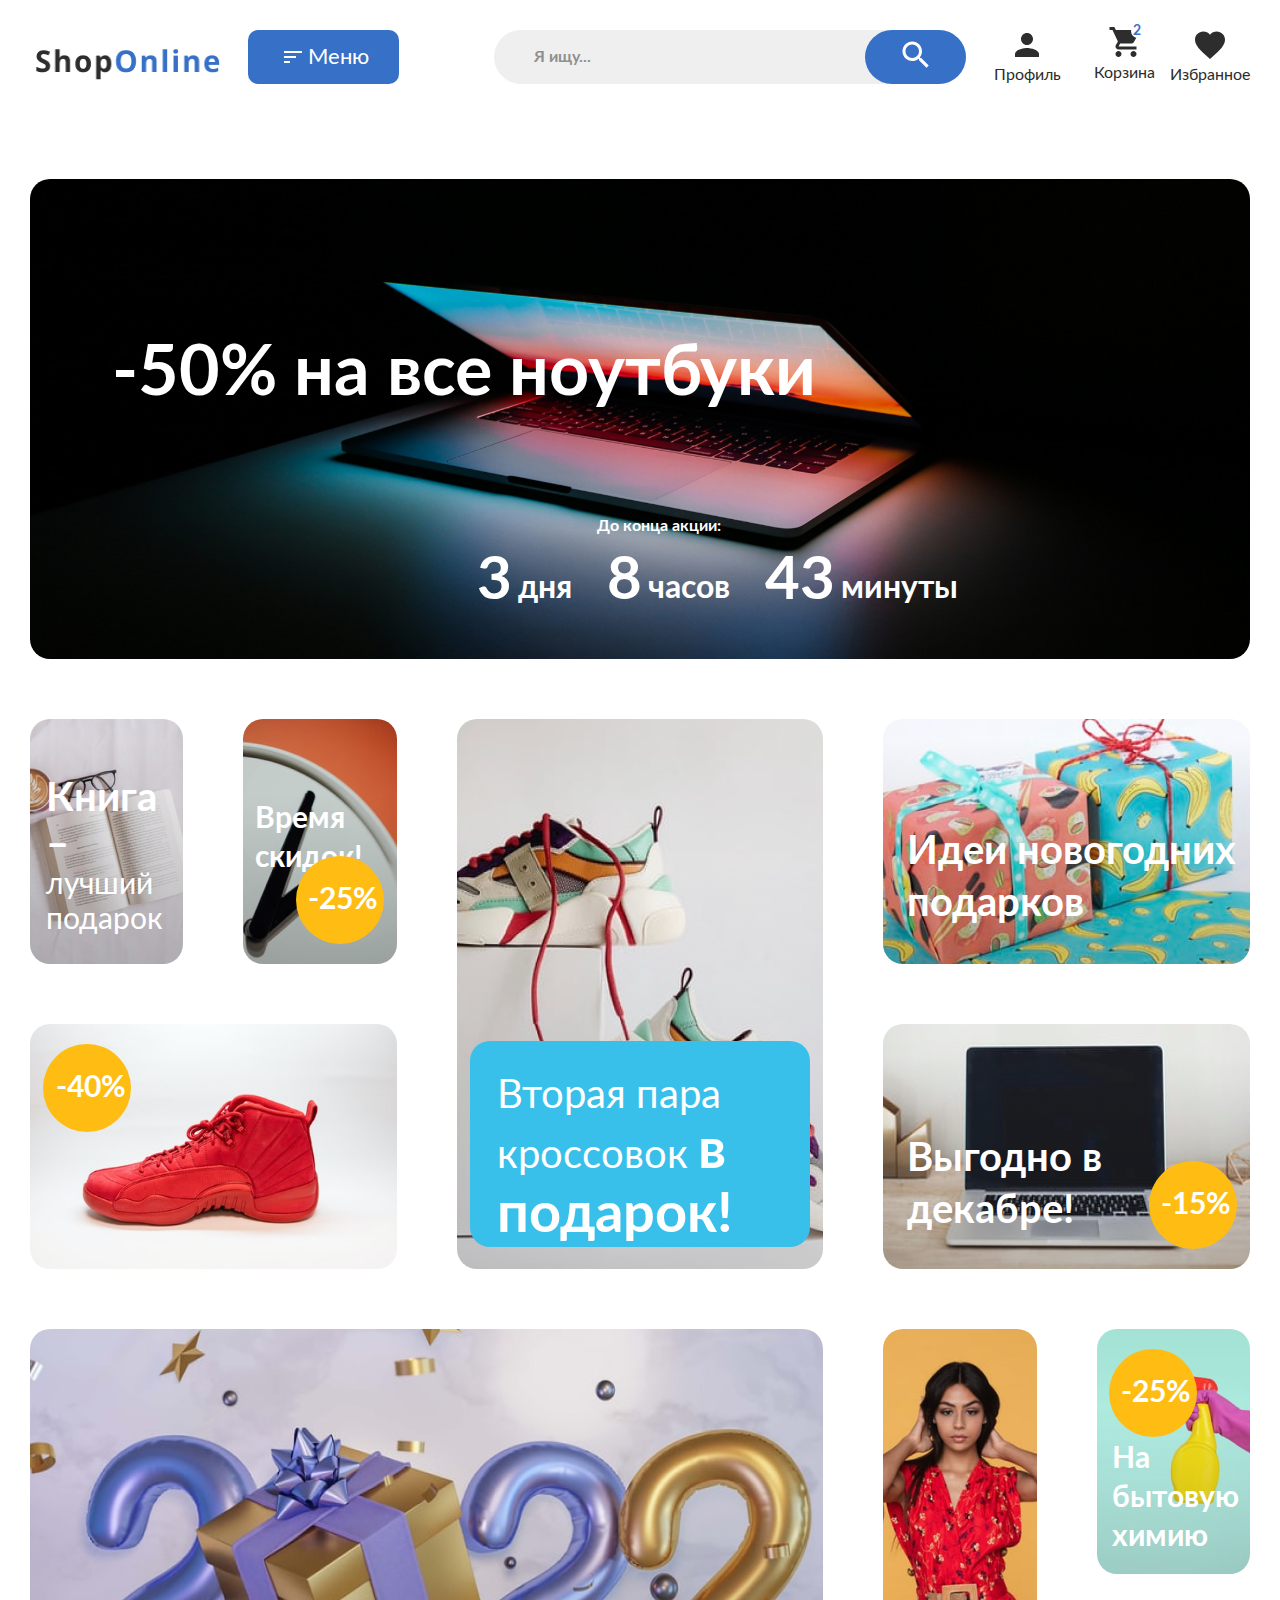
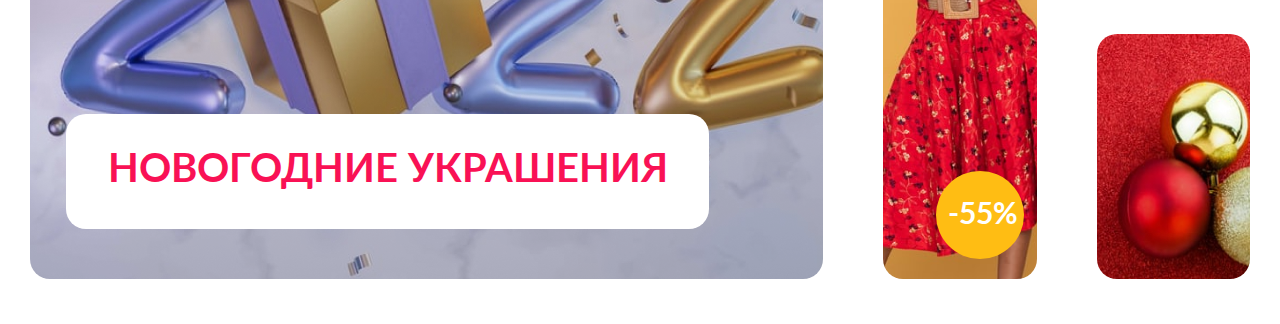
==== commit 94ab3af2: "сделал изменяемую корзину" ====
--- a/index.html
+++ b/index.html
@@ -33,7 +33,12 @@
               <p class="header__menu-text">Профиль</p>
             </div>
             <div class="header__menu-item item-2">
-              <img class="header__menu-img" src="img/header/header__icon-shopping.svg" alt="icon-shopping">
+              <div class="header__menu-cart">
+                <img class="header__menu-img" src="img/header/icon-shopping.svg" alt="icon-shopping">
+                <div class="header__menu-cart-circle">
+                  <p class="header__menu-cart-text">2</p>
+                </div>
+              </div>
               <p class="header__menu-text">Корзина</p>
             </div>
             <div class="header__menu-item item-3">
@@ -54,7 +59,7 @@
               -50% на все 
               ноутбуки
             </p>
-            <img class="promo__grid-img banner" src="img/promo/banner3.png" alt="">
+            <img class="promo__grid-img banner" src="img/promo/banner3.png" alt="banner">
             <p class="promo__timer-title">До конца акции:</p>
             <ul class="promo__timer">
               <li class="promo__timer-item">
@@ -72,14 +77,14 @@
             </ul>
           </li>
           <li class="promo__item">
-            <img class="promo__grid-img" src="img/promo/promo-2.png" alt="">
+            <img class="promo__grid-img" src="img/promo/promo-2.png" alt="item-2">
             <p class="promo__item-text-2">
               <span class="promo__item-text-2-bold">Книга –</span>  лучший
                 подарок
             </p>
           </li>
           <li class="promo__item">
-            <img class="promo__grid-img" src="img/promo/promo-3.png" alt="">
+            <img class="promo__grid-img" src="img/promo/promo-3.png" alt="item-3">
             <p class="promo__item-text-3">
               Время скидок!
             </p>
@@ -90,7 +95,7 @@
             </div>
           </li>
           <li class="promo__item blue">
-            <img class="promo__grid-img" src="img/promo/promo-4.png" alt="">
+            <img class="promo__grid-img" src="img/promo/promo-4.png" alt="item-4">
             <div class="promo__caption-4">
               <p class="promo__item-text-4">
                 Вторая пара кроссовок 
@@ -99,13 +104,13 @@
             </div>
           </li>
           <li class="promo__item">
-            <img class="promo__grid-img" src="img/promo/promo-5.png" alt="">
+            <img class="promo__grid-img" src="img/promo/promo-5.png" alt="item-5">
             <p class="promo__item-text-5">
               Идеи новогодних подарков
             </p>
           </li>
           <li class="promo__item">
-            <img class="promo__grid-img" src="img/promo/promo-6-1.png" alt="">
+            <img class="promo__grid-img" src="img/promo/promo-6-1.png" alt="item-6">
             <div class="promo__discount-6">
               <div class="promo__discount-circle">
                 <div class="promo__discount-text">-40%</div>
@@ -113,7 +118,7 @@
             </div>
           </li>
           <li class="promo__item">
-            <img class="promo__grid-img" src="img/promo/promo-7.png" alt="">
+            <img class="promo__grid-img" src="img/promo/promo-7.png" alt="item-7">
             <p class="promo__item-text-7">
               Выгодно в декабре!
             </p>
@@ -124,7 +129,7 @@
             </div>
           </li>
           <li class="promo__item">
-            <img class="promo__grid-img" src="img/promo/promo-8.png" alt="">
+            <img class="promo__grid-img" src="img/promo/promo-8.png" alt="item-8">
             <div class="promo__caption-8">
               <p class="promo__item-text-8">
                 Новогодние украшения
@@ -132,7 +137,7 @@
             </div>
           </li>
           <li class="promo__item">
-            <img class="promo__grid-img promo-9" src="img/promo/promo-9.png" alt="">
+            <img class="promo__grid-img promo-9" src="img/promo/promo-9.png" alt="item-9">
             <div class="promo__discount-9">
               <div class="promo__discount-circle">
                 <div class="promo__discount-text">-55%</div>
@@ -140,7 +145,7 @@
             </div>
           </li>
           <li class="promo__item">
-            <img class="promo__grid-img" src="img/promo/promo-10.png" alt="">
+            <img class="promo__grid-img" src="img/promo/promo-10.png" alt="item-10">
             <div class="promo__discount-10">
               <div class="promo__discount-circle">
                 <div class="promo__discount-text">-25%</div>
@@ -151,7 +156,7 @@
             </p>
           </li>
           <li class="promo__item">
-            <img class="promo__grid-img promo-11" src="img/promo/promo-11.png" alt="">
+            <img class="promo__grid-img promo-11" src="img/promo/promo-11.png" alt="item-11">
           </li>
         </ul>
       </div>
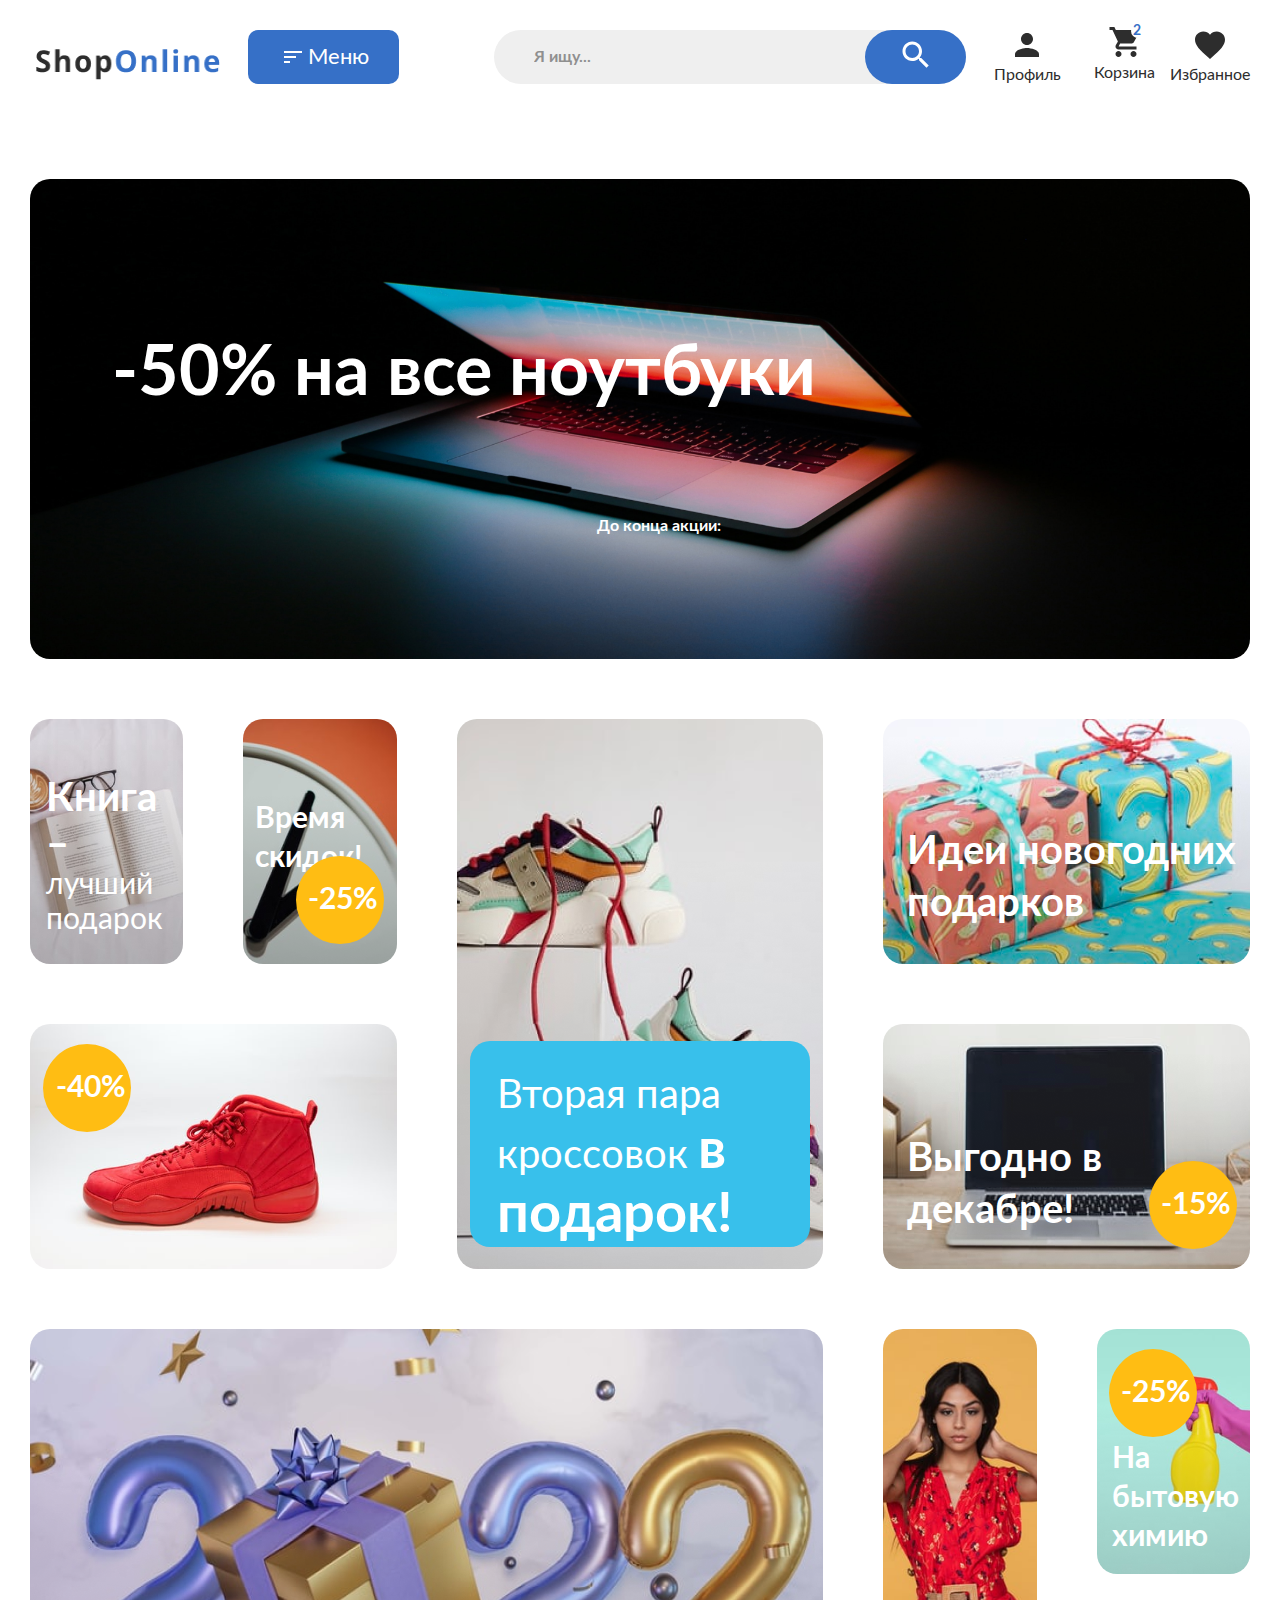
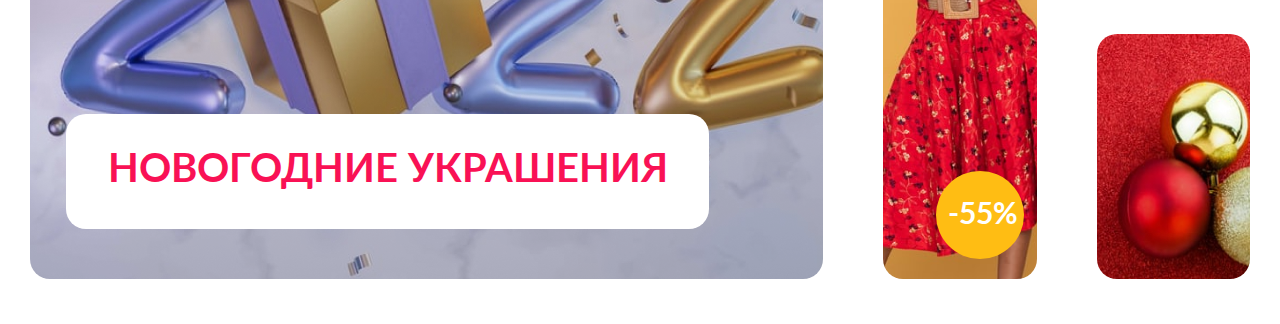
==== commit 2044eae6: "добавил таймер" ====
--- a/index.html
+++ b/index.html
@@ -6,6 +6,7 @@
   <meta name="viewport" content="width=device-width, initial-scale=1.0">
   <title>ShopOnline</title>
   <link rel="stylesheet" href="css/style.css">
+  <script type="module" src="src/modules/index.js"></script>
 </head>
 <body>
  <header>
@@ -61,18 +62,22 @@
             </p>
             <img class="promo__grid-img banner" src="img/promo/banner3.png" alt="banner">
             <p class="promo__timer-title">До конца акции:</p>
-            <ul class="promo__timer">
+            <ul class="promo__timer" data-timer-deadline="2024/09/22 17:00 ">
               <li class="promo__timer-item">
-                <p class="promo__timer-big-text">3</p>
+                <p class="promo__timer-big-text" id="days">00</p>
                 <p class="promo__timer-small-text">дня</p>
               </li>
               <li class="promo__timer-item">
-                <p class="promo__timer-big-text">8</p>
+                <p class="promo__timer-big-text" id="hours">00</p>
                 <p class="promo__timer-small-text">часов</p>
               </li>
               <li class="promo__timer-item">
-                <p class="promo__timer-big-text">43</p>
+                <p class="promo__timer-big-text" id="minutes" >00</p>
                 <p class="promo__timer-small-text">минуты</p>
+              </li>
+              <li class="promo__timer-item">
+                <p class="promo__timer-big-text" id="seconds" >00</p>
+                <p class="promo__timer-small-text">секунды</p>
               </li>
             </ul>
           </li>
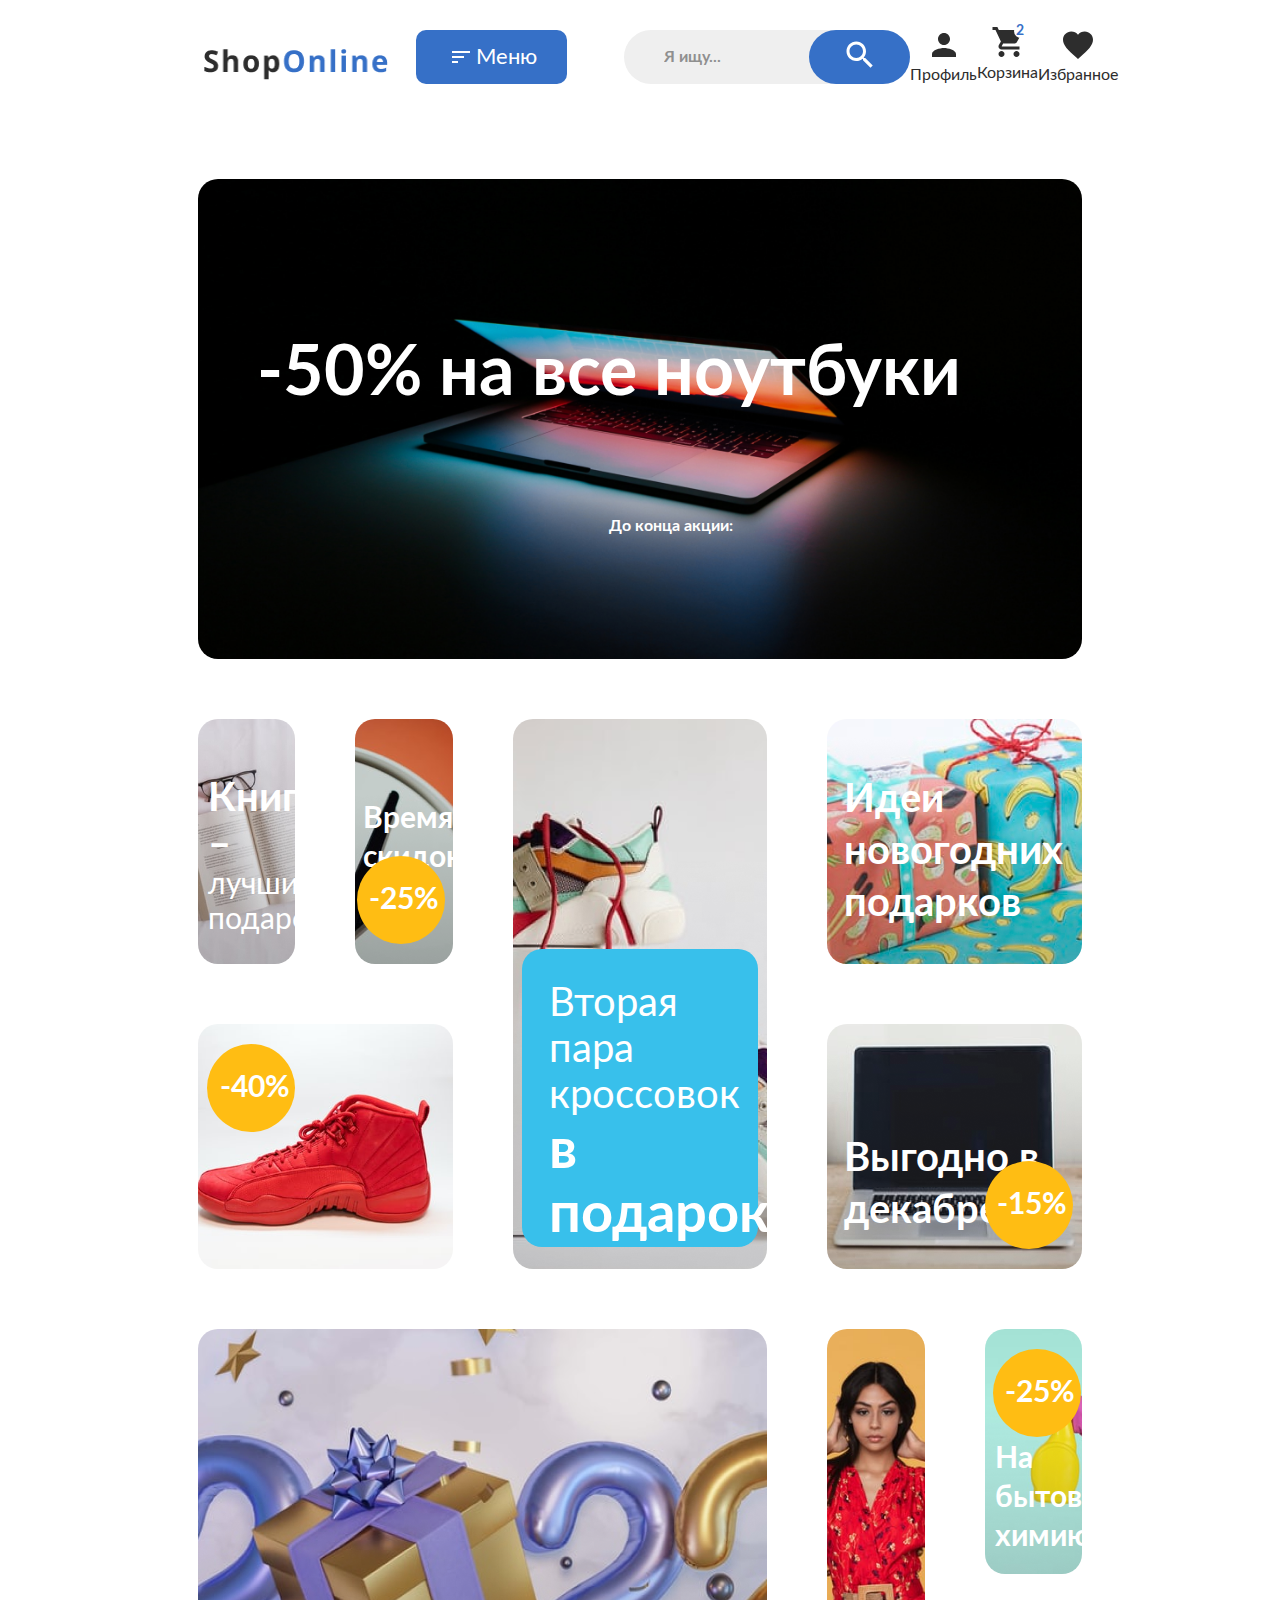
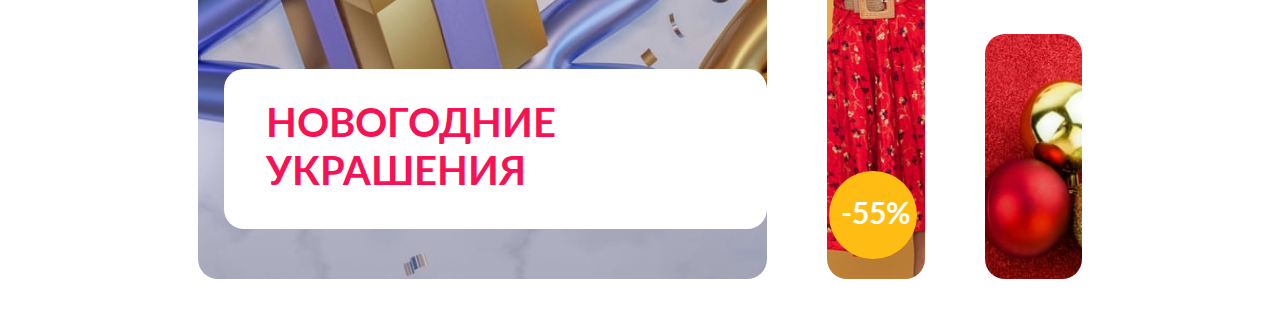
==== commit 147179c3: "начал верстку страницы blog" ====
--- a/index.html
+++ b/index.html
@@ -62,7 +62,7 @@
             </p>
             <img class="promo__grid-img banner" src="img/promo/banner3.png" alt="banner">
             <p class="promo__timer-title">До конца акции:</p>
-            <ul class="promo__timer" data-timer-deadline="2024/09/22 17:00 ">
+            <ul class="promo__timer" data-timer-deadline="2025/01/01 00:00 ">
               <li class="promo__timer-item">
                 <p class="promo__timer-big-text" id="days">00</p>
                 <p class="promo__timer-small-text">дня</p>
--- a/css/style.css
+++ b/css/style.css
@@ -1,4 +1,5 @@
 @import "normalize.css";
 @import "global-style.css";
 @import "header.css";
-@import "promo.css";+@import "promo.css";
+@import "blog.css";